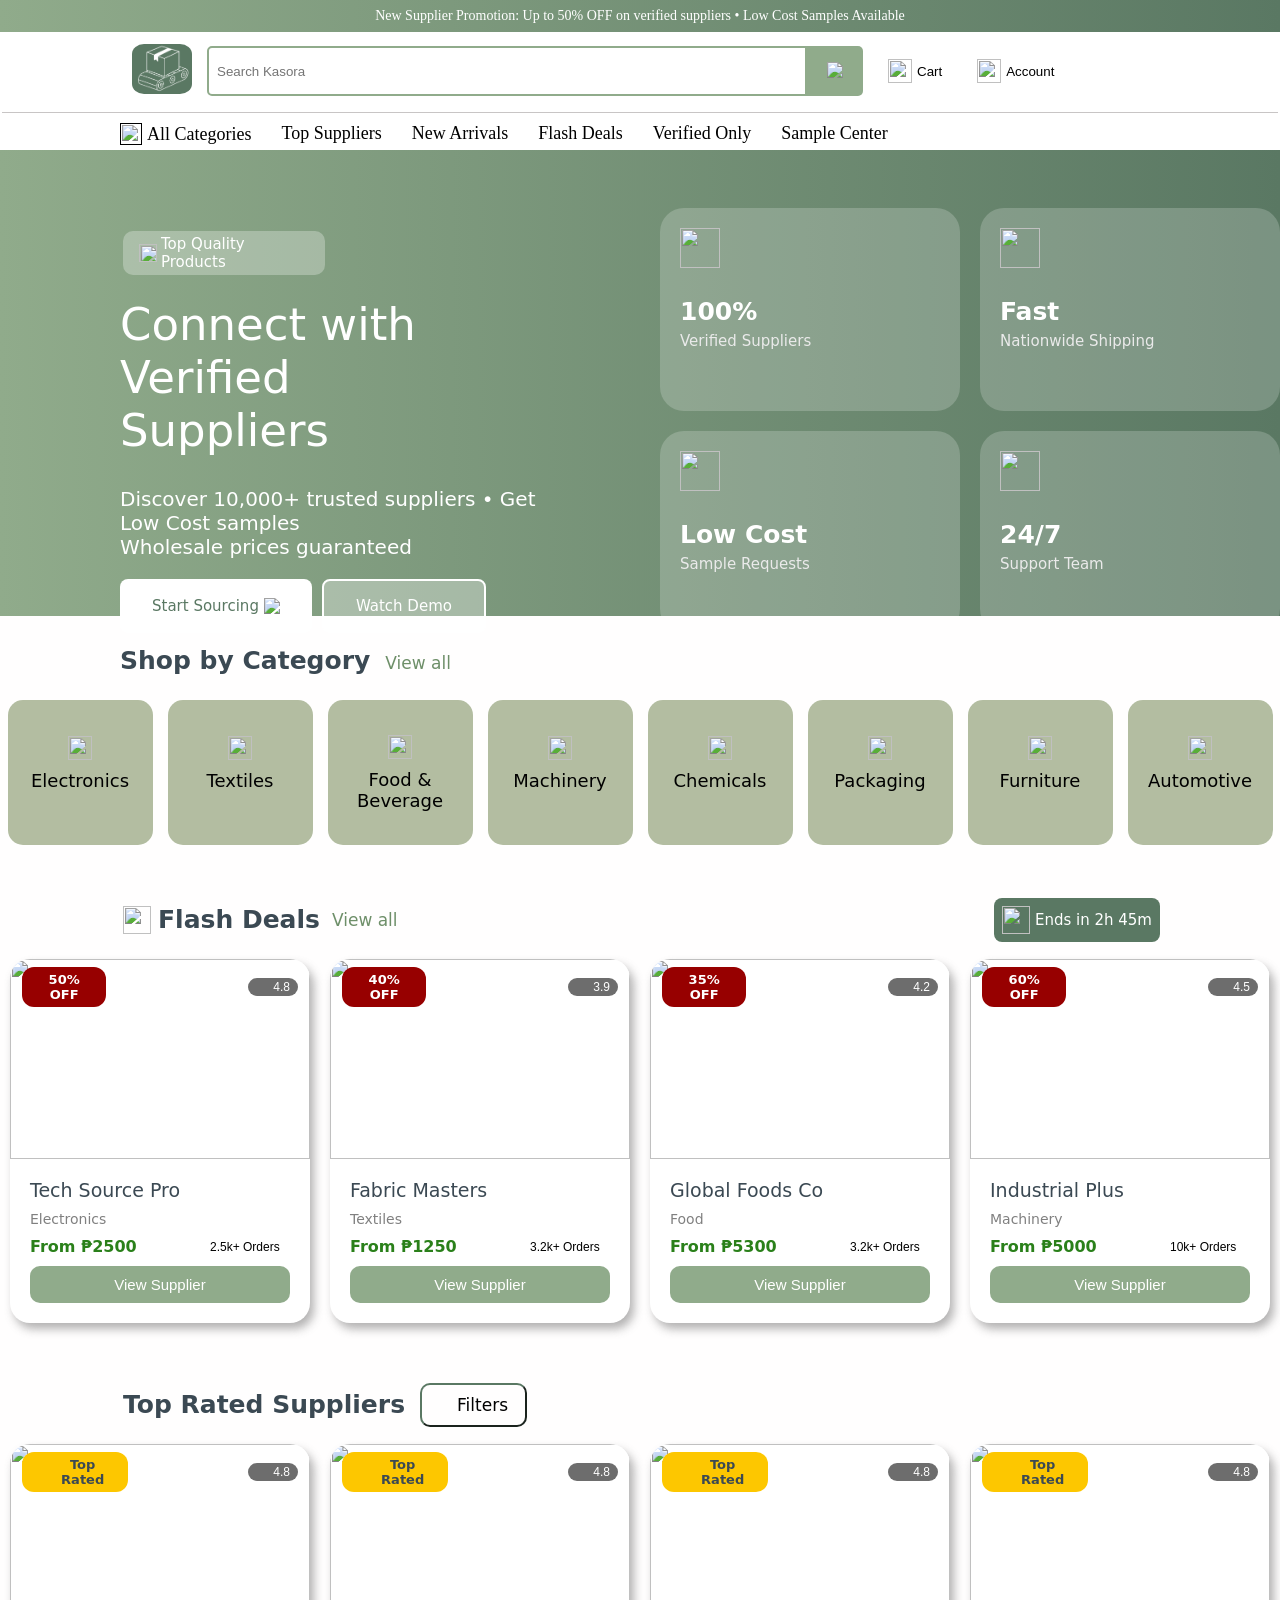
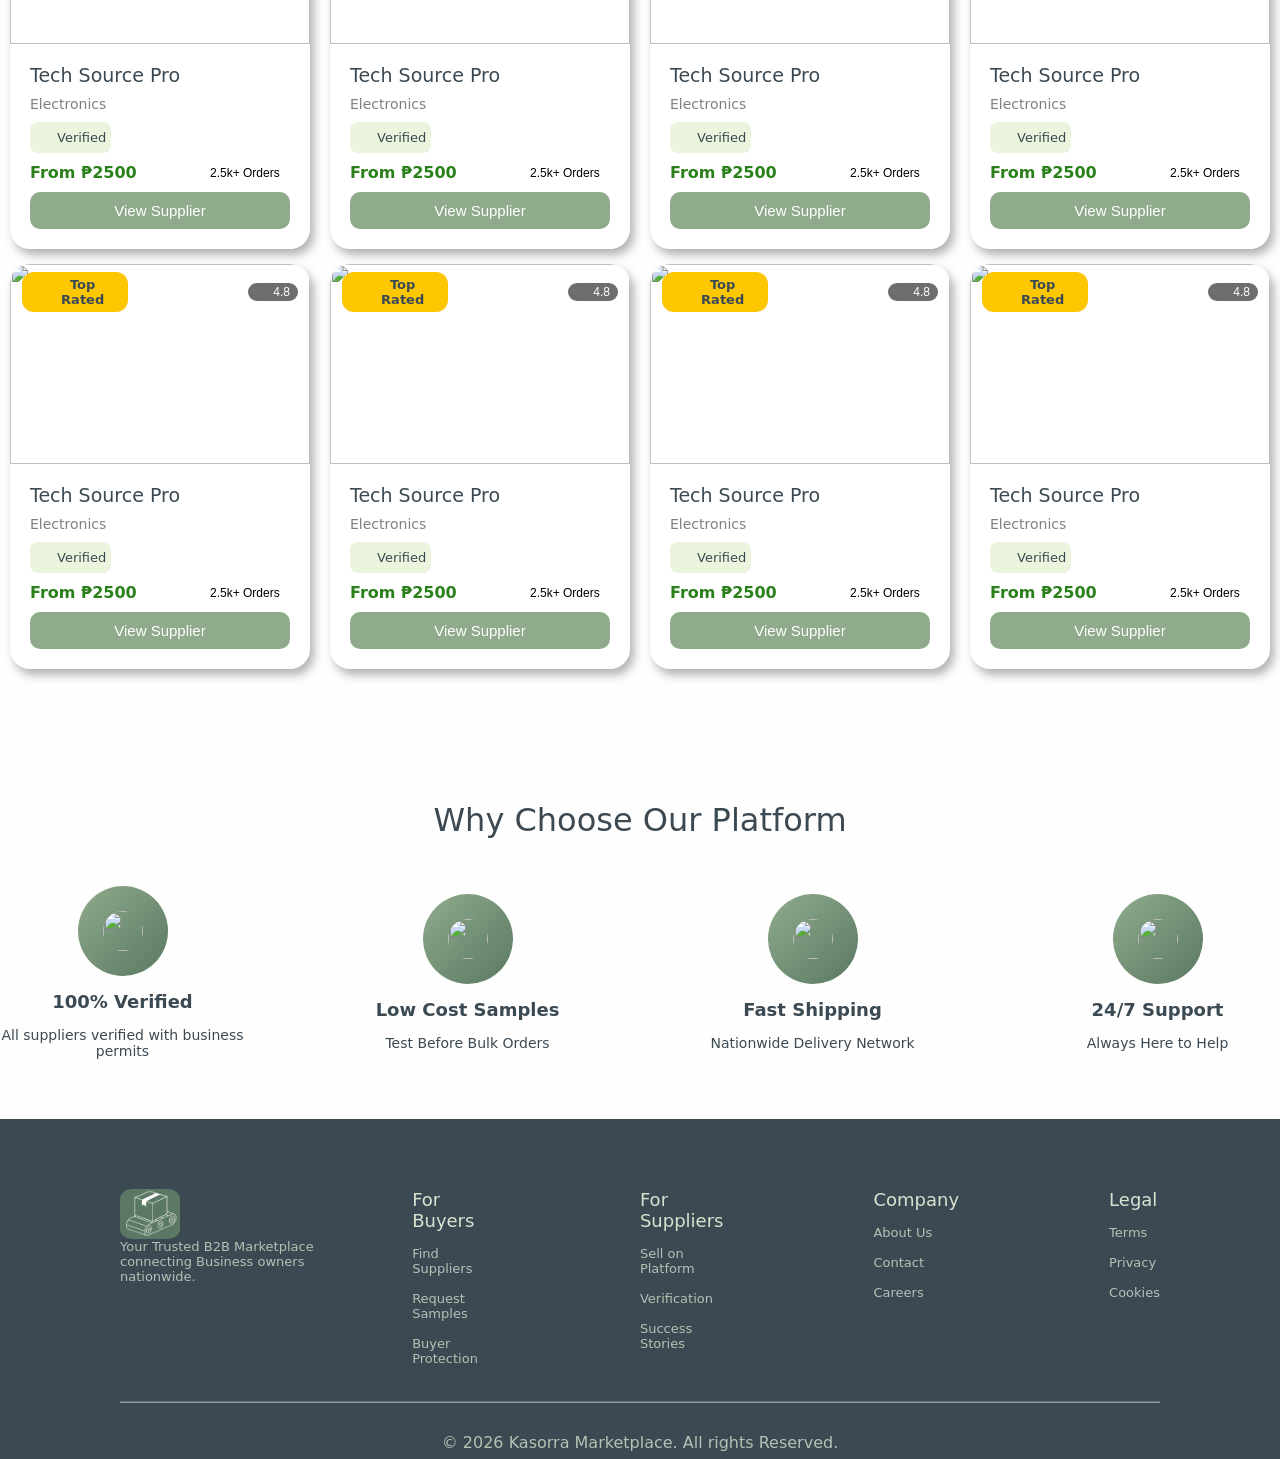
==== index.html @ b671d60d "push" ====
<!DOCTYPE html>
<html lang="en">
<head>
    <meta charset="UTF-8">
    <meta name="viewport" content="width=device-width, initial-scale=1.0">
    <link rel="stylesheet" type="text/css" href="style.css">
    <script defer src="/_vercel/insights/script.js"></script>
    <title>Kasorra.com | Verified Suppliers, Reliable Connections</title>
</head>
<body>
    <div class="promotion-header">
        <p class="header-text">
            New Supplier Promotion: Up to 50% OFF on verified suppliers • Low Cost Samples Available
        </p>
    </div>

    <section class="search-section">
        <div class="search-container">
            <div>
                <img src="images/logo1.png" class="logo"> <!--LOGO GOES HEREEEEEEEEE-->
            </div>

            <div class="search-bar">
                <input class="bar" type="text" placeholder="Search Kasora">
                <button class="search-button">
                    <img src="images/search.png" class="search-icon">
                </button>
            </div>

            <div class="cart-container">
                <button class="cart-button" onclick="
                    open_cart()">
                    <img src="images/cart2.png" class="cart-icon">
                    Cart
                </button>
            </div>

            <div class="account-container">
                <button class="account-button" onclick="
                    acc_button()">
                    
                    <img src="images/account.png" class="account-icon">
                    Account
                </button>
            </div>
        </div>


        <hr class="divider-line">

        <div class="nav-container">
            <a href="" class="nav-all">
                <img src="images/lines2.png" class="nav-icon">
                All Categories
            </a>

            <a href="" class="nav-header">
                Top Suppliers
            </a>

            <a href="" class="nav-header">
                New Arrivals
            </a>

            <a href="" class="nav-header">
                Flash Deals
            </a>

            <a href="" class="nav-header">
                Verified Only
            </a>

            <a href="" class="nav-header">
                Sample Center
            </a>
        </div>
    </section>

    <section class="ad-section">
        <div class="ad-wrapper">
            <div class="ad-container">
                <div class="assurance">
                    <img src="images/quality.png" class="assurance-icon">
                    <span class="assurance-text">
                        Top Quality Products
                    </span>
                </div>

                <div class="ad-text-container">
                    <span class="kasora-tagline">
                        Connect with Verified <br>
                        Suppliers
                    </span>

                    <span class="tagline-subheader">
                        Discover 10,000+ trusted suppliers • Get Low Cost samples <br> Wholesale prices guaranteed
                    </span>
                </div>

                <div class="ad-buttons-container">
                    <button class="sourcing-button">
                        Start Sourcing 
                        <img src="images/arrow.png" class="sourcing-icon">
                    </button>

                    <button class="demo-button">
                        Watch Demo
                    </button>
                </div>
            </div>
            
            <div class="kasora-ad-container">
                <div class="samples-container">
                    <img src="images/shield.png" class="samples-icon">

                    <p class="sample-text1">
                        100%
                    </p>

                    <p class="sample-text2">
                        Verified Suppliers
                    </p>
                </div>

                <div class="samples-container">
                    <img src="images/shipping.png" class="samples-icon">
                    
                    <p class="sample-text1">
                        Fast
                    </p>

                    <p class="sample-text2">
                        Nationwide Shipping
                    </p>
                </div>

                <div class="samples-container">
                    <img src="images/package.png" class="samples-icon">
                    
                    <p class="sample-text1">
                        Low Cost
                    </p>

                    <p class="sample-text2">
                        Sample Requests
                    </p>
                </div>

                <div class="samples-container">
                    <img src="images/support2.png" class="samples-icon">
                    
                    <p class="sample-text1">
                        24/7
                    </p>

                    <p class="sample-text2">
                        Support Team
                    </p>
                </div>
            </div>
        </div>
    </section>

    <section class="category-section">
        <div class="category-text-container">
            <p class="category-text">
                Shop by Category
            </p>

            <a href="" class="view-tag">
                View all
                <img src="images/arrow-view2.png" class="view-icon">
            </a> 
        </div>

        <div class="categories-wrapper">
            <div class="category-container">
                <button class="category">
                    <img class="category-pic" src="images/cart2.png">

                    <p class="category-inside-text">
                        Electronics
                    </p>
                </button>
            </div>

            <div class="category-container">
                <button class="category">
                    <img class="category-pic" src="images/cart2.png">

                    <p class="category-inside-text">
                        Textiles
                    </p>
                </button>
            </div>

            <div class="category-container">
                <button class="category">
                    <img class="category-pic" src="images/cart2.png">

                    <span class="category-inside-text">
                        Food & <br> Beverage
                    </span>
                </button>
            </div>

            <div class="category-container">
                <button class="category">
                    <img class="category-pic" src="images/cart2.png">

                    <p class="category-inside-text">
                        Machinery
                    </p>
                </button>
            </div>

            <div class="category-container">
                <button class="category">
                    <img class="category-pic" src="images/cart2.png">

                    <p class="category-inside-text">
                        Chemicals
                    </p>
                </button>
            </div>

            <div class="category-container">
                <button class="category">
                    <img class="category-pic" src="images/cart2.png">

                    <p class="category-inside-text">
                        Packaging
                    </p>
                </button>
            </div>

            <div class="category-container">
                <button class="category">
                    <img class="category-pic" src="images/cart2.png">

                    <p class="category-inside-text">
                        Furniture
                    </p>
                </button>
            </div>

            <div class="category-container">
                <button class="category">
                    <img class="category-pic" src="images/cart2.png">

                    <p class="category-inside-text">
                        Automotive
                    </p>
                </button>
            </div>
        </div>
    </section>

    <section class="deals-section">
        <div class="deals-header-container">
            <img src="images/flash2.png" class="deals-icon">
            
            <p class="deals-text">
                Flash Deals
            </p>

            <a href="" class="view-tag">
                View all
                <img src="images/arrow-view2.png" class="view-icon">
            </a>

            <span class="deals-time">
                <img src="images/clock3.png" class="deals-icon">
                Ends in 2h 45m
            </span>
        </div>

        <div class="deals-container">
            <button class="indiv-deals">
                <div class="indiv-pic-container">
                    <div class="indiv-pic-header">
                        <span class="indiv-pic-text">
                        50% OFF
                        </span>

                        <span class="indiv-pic-rating">
                            <img src="images/star.png" class="star-icon"> 
                            4.8
                        </span>
                    </div>

                    <img src="images/electronics.jpg" class="indiv-pic">
                </div>

                <div class="indiv-container">
                    <span class="indiv-header">
                        Tech Source Pro
                    </span>

                    <span class="indiv-subheader">
                        Electronics
                    </span>

                    <div class="price-sold">
                        <span class="indiv-price">
                            From ₱2500
                        </span>
                        
                        <span class="indiv-sold">
                            2.5k+ Orders
                        </span>
                    </div>

                    <span class="view-supplier">
                        View Supplier
                    </span>
                </div>
            </button>

            <button class="indiv-deals">
                <div class="indiv-pic-container">
                    <div class="indiv-pic-header">
                        <span class="indiv-pic-text">
                        40% OFF
                        </span>

                        <span class="indiv-pic-rating">
                            <img src="images/star.png" class="star-icon"> 
                            3.9
                        </span>
                    </div>

                    <img src="images/silk2.webp" class="indiv-pic">
                </div>

                <div class="indiv-container">
                    <span class="indiv-header">
                        Fabric Masters
                    </span>

                    <span class="indiv-subheader">
                        Textiles
                    </span>

                    <div class="price-sold">
                        <span class="indiv-price">
                            From ₱1250
                        </span>
                        
                        <span class="indiv-sold">
                            3.2k+ Orders
                        </span>
                    </div>

                    <span class="view-supplier">
                        View Supplier
                    </span>
                </div>
            </button>

            <button class="indiv-deals">
                <div class="indiv-pic-container">
                    <div class="indiv-pic-header">
                        <span class="indiv-pic-text">
                        35% OFF
                        </span>

                        <span class="indiv-pic-rating">
                            <img src="images/star.png" class="star-icon"> 
                            4.2
                        </span>
                    </div>

                    <img src="images/foo.webp" class="indiv-pic">
                </div>

                <div class="indiv-container">
                    <span class="indiv-header">
                        Global Foods Co
                    </span>

                    <span class="indiv-subheader">
                        Food
                    </span>

                    <div class="price-sold">
                        <span class="indiv-price">
                            From ₱5300
                        </span>
                        
                        <span class="indiv-sold">
                            3.2k+ Orders
                        </span>
                    </div>

                    <span class="view-supplier">
                        View Supplier
                    </span>
                </div>
            </button>

            <button class="indiv-deals">
                <div class="indiv-pic-container">
                    <div class="indiv-pic-header">
                        <span class="indiv-pic-text">
                        60% OFF
                        </span>

                        <span class="indiv-pic-rating">
                            <img src="images/star.png" class="star-icon"> 
                            4.5
                        </span>
                    </div>

                    <img src="images/industrial.jpg" class="indiv-pic">
                </div>

                <div class="indiv-container">
                    <span class="indiv-header">
                        Industrial Plus
                    </span>

                    <span class="indiv-subheader">
                        Machinery
                    </span>

                    <div class="price-sold">
                        <span class="indiv-price">
                            From ₱5000
                        </span>
                        
                        <span class="indiv-sold">
                            10k+ Orders
                        </span>
                    </div>

                    <span class="view-supplier">
                        View Supplier
                    </span>
                </div>
            </button>
        </div>
    </section>

    <section class="suppliers-section">
        <div class="deals-supplier-container">
            <p class="deals-text">
                Top Rated Suppliers
            </p>

            <button class="filter-button">
                <img src="images/filter.png" class="filter-icon">
                Filters
            </button>
        </div>

        <div class="suppliers-wrapper">
            <div class="suppliers-container-row1">
                <button class="indiv-suppliers">
                    <div class="indiv-pic-container">
                        <div class="indiv-supplier-header">
                            <span class="indiv-supplier-text">
                            <img src="images/top-rated.png" class="rated-icon">
                            Top Rated
                            </span>

                            <span class="indiv-pic-rating">
                                <img src="images/star.png" class="star-icon"> 
                                4.8
                            </span>
                        </div>

                        <img src="images/electronics.jpg" class="indiv-pic">
                    </div>

                    <div class="indiv-container">
                        <span class="indiv-header">
                            Tech Source Pro
                        </span>

                        <span class="indiv-subheader">
                            Electronics
                        </span>

                        <span class="verification-badge">
                            <img src="images/verification.png" class="verify-icon">
                            Verified
                        </span>

                        <div class="price-sold">
                            <span class="indiv-price">
                                From ₱2500
                            </span>
                            
                            <span class="indiv-sold">
                                2.5k+ Orders
                            </span>
                        </div>

                        <span class="view-supplier">
                            View Supplier
                        </span>
                    </div>
                </button>

                <button class="indiv-suppliers">
                    <div class="indiv-pic-container">
                        <div class="indiv-supplier-header">
                            <span class="indiv-supplier-text">
                            <img src="images/top-rated.png" class="rated-icon">
                            Top Rated
                            </span>

                            <span class="indiv-pic-rating">
                                <img src="images/star.png" class="star-icon"> 
                                4.8
                            </span>
                        </div>

                        <img src="images/electronics.jpg" class="indiv-pic">
                    </div>

                    <div class="indiv-container">
                        <span class="indiv-header">
                            Tech Source Pro
                        </span>

                        <span class="indiv-subheader">
                            Electronics
                        </span>

                        <span class="verification-badge">
                            <img src="images/verification.png" class="verify-icon">
                            Verified
                        </span>

                        <div class="price-sold">
                            <span class="indiv-price">
                                From ₱2500
                            </span>
                            
                            <span class="indiv-sold">
                                2.5k+ Orders
                            </span>
                        </div>

                        <span class="view-supplier">
                            View Supplier
                        </span>
                    </div>
                </button>

                <button class="indiv-suppliers">
                    <div class="indiv-pic-container">
                        <div class="indiv-supplier-header">
                            <span class="indiv-supplier-text">
                            <img src="images/top-rated.png" class="rated-icon">
                            Top Rated
                            </span>

                            <span class="indiv-pic-rating">
                                <img src="images/star.png" class="star-icon"> 
                                4.8
                            </span>
                        </div>

                        <img src="images/electronics.jpg" class="indiv-pic">
                    </div>

                    <div class="indiv-container">
                        <span class="indiv-header">
                            Tech Source Pro
                        </span>

                        <span class="indiv-subheader">
                            Electronics
                        </span>

                        <span class="verification-badge">
                            <img src="images/verification.png" class="verify-icon">
                            Verified
                        </span>

                        <div class="price-sold">
                            <span class="indiv-price">
                                From ₱2500
                            </span>
                            
                            <span class="indiv-sold">
                                2.5k+ Orders
                            </span>
                        </div>

                        <span class="view-supplier">
                            View Supplier
                        </span>
                    </div>
                </button>

                <button class="indiv-suppliers">
                    <div class="indiv-pic-container">
                        <div class="indiv-supplier-header">
                            <span class="indiv-supplier-text">
                            <img src="images/top-rated.png" class="rated-icon">
                            Top Rated
                            </span>

                            <span class="indiv-pic-rating">
                                <img src="images/star.png" class="star-icon"> 
                                4.8
                            </span>
                        </div>

                        <img src="images/electronics.jpg" class="indiv-pic">
                    </div>

                    <div class="indiv-container">
                        <span class="indiv-header">
                            Tech Source Pro
                        </span>

                        <span class="indiv-subheader">
                            Electronics
                        </span>

                        <span class="verification-badge">
                            <img src="images/verification.png" class="verify-icon">
                            Verified
                        </span>

                        <div class="price-sold">
                            <span class="indiv-price">
                                From ₱2500
                            </span>
                            
                            <span class="indiv-sold">
                                2.5k+ Orders
                            </span>
                        </div>

                        <span class="view-supplier">
                            View Supplier
                        </span>
                    </div>
                </button>
            </div>

            <div class="suppliers-container-row2">
                <button class="indiv-suppliers">
                    <div class="indiv-pic-container">
                        <div class="indiv-supplier-header">
                            <span class="indiv-supplier-text">
                            <img src="images/top-rated.png" class="rated-icon">
                            Top Rated
                            </span>

                            <span class="indiv-pic-rating">
                                <img src="images/star.png" class="star-icon"> 
                                4.8
                            </span>
                        </div>

                        <img src="images/electronics.jpg" class="indiv-pic">
                    </div>

                    <div class="indiv-container">
                        <span class="indiv-header">
                            Tech Source Pro
                        </span>

                        <span class="indiv-subheader">
                            Electronics
                        </span>

                        <span class="verification-badge">
                            <img src="images/verification.png" class="verify-icon">
                            Verified
                        </span>

                        <div class="price-sold">
                            <span class="indiv-price">
                                From ₱2500
                            </span>
                            
                            <span class="indiv-sold">
                                2.5k+ Orders
                            </span>
                        </div>

                        <span class="view-supplier">
                            View Supplier
                        </span>
                    </div>
                </button>

                <button class="indiv-suppliers">
                    <div class="indiv-pic-container">
                        <div class="indiv-supplier-header">
                            <span class="indiv-supplier-text">
                            <img src="images/top-rated.png" class="rated-icon">
                            Top Rated
                            </span>

                            <span class="indiv-pic-rating">
                                <img src="images/star.png" class="star-icon"> 
                                4.8
                            </span>
                        </div>

                        <img src="images/electronics.jpg" class="indiv-pic">
                    </div>

                    <div class="indiv-container">
                        <span class="indiv-header">
                            Tech Source Pro
                        </span>

                        <span class="indiv-subheader">
                            Electronics
                        </span>

                        <span class="verification-badge">
                            <img src="images/verification.png" class="verify-icon">
                            Verified
                        </span>

                        <div class="price-sold">
                            <span class="indiv-price">
                                From ₱2500
                            </span>
                            
                            <span class="indiv-sold">
                                2.5k+ Orders
                            </span>
                        </div>

                        <span class="view-supplier">
                            View Supplier
                        </span>
                    </div>
                </button>

                <button class="indiv-suppliers">
                    <div class="indiv-pic-container">
                        <div class="indiv-supplier-header">
                            <span class="indiv-supplier-text">
                            <img src="images/top-rated.png" class="rated-icon">
                            Top Rated
                            </span>

                            <span class="indiv-pic-rating">
                                <img src="images/star.png" class="star-icon"> 
                                4.8
                            </span>
                        </div>

                        <img src="images/electronics.jpg" class="indiv-pic">
                    </div>

                    <div class="indiv-container">
                        <span class="indiv-header">
                            Tech Source Pro
                        </span>

                        <span class="indiv-subheader">
                            Electronics
                        </span>

                        <span class="verification-badge">
                            <img src="images/verification.png" class="verify-icon">
                            Verified
                        </span>

                        <div class="price-sold">
                            <span class="indiv-price">
                                From ₱2500
                            </span>
                            
                            <span class="indiv-sold">
                                2.5k+ Orders
                            </span>
                        </div>

                        <span class="view-supplier">
                            View Supplier
                        </span>
                    </div>
                </button>

                <button class="indiv-suppliers">
                    <div class="indiv-pic-container">
                        <div class="indiv-supplier-header">
                            <span class="indiv-supplier-text">
                            <img src="images/top-rated.png" class="rated-icon">
                            Top Rated
                            </span>

                            <span class="indiv-pic-rating">
                                <img src="images/star.png" class="star-icon"> 
                                4.8
                            </span>
                        </div>

                        <img src="images/electronics.jpg" class="indiv-pic">
                    </div>

                    <div class="indiv-container">
                        <span class="indiv-header">
                            Tech Source Pro
                        </span>

                        <span class="indiv-subheader">
                            Electronics
                        </span>

                        <span class="verification-badge">
                            <img src="images/verification.png" class="verify-icon">
                            Verified
                        </span>

                        <div class="price-sold">
                            <span class="indiv-price">
                                From ₱2500
                            </span>
                            
                            <span class="indiv-sold">
                                2.5k+ Orders
                            </span>
                        </div>

                        <span class="view-supplier">
                            View Supplier
                        </span>
                    </div>
                </button>
            </div>
        </div>
    </section>

    <section class="platform-promise-section">
        <div class="platform-promise-header">
            <p class="platform-promise-text">
                Why Choose Our Platform
            </p>
        </div>

        <div class="platform-promise-wrapper">
            <div class="platform-promise-container">
                <img src="images/shield4.png" class="platform-icon">

                <span class="platform-text-1">
                    100% Verified
                </span>

                <div class="platform-description">
                    <span class="platform-text-2">
                        All suppliers verified with business 
                    </span>

                    <span class="platform-text-2">
                        permits
                    </span>
                </div>
            </div>

            <div class="platform-promise-container">
                <img src="images/package.png" class="platform-icon">

                <span class="platform-text-1">
                    Low Cost Samples
                </span>

                <div class="platform-description">
                    <span class="platform-text-2">
                        Test Before Bulk Orders
                    </span>
                </div>
            </div>

            <div class="platform-promise-container">
                <img src="images/shipping.png" class="platform-icon">

                <span class="platform-text-1">
                    Fast Shipping
                </span>

                <div class="platform-description">
                    <span class="platform-text-2">
                        Nationwide Delivery Network 
                    </span>
                </div>
            </div>

            <div class="platform-promise-container">
                <img src="images/support2.png" class="platform-icon">

                <span class="platform-text-1">
                    24/7 Support
                </span>

                <div class="platform-description">
                    <span class="platform-text-2">
                        Always Here to Help
                    </span>
                </div>
            </div>
        </div>
    </section>

    <section class="footer-section">
        <div class="footer-container-1">
            <div class="kasorra-part">
                <img src="images/logo1.png" class="logo"> <!--LOGO GOES HEREEEEEE-->
                <span class="kasorra-footer-text">
                    Your Trusted B2B Marketplace
                </span>

                <span class="kasorra-footer-text">
                    connecting Business owners nationwide.
                </span>
            </div>

            <div class="links-wrapper">
                <div class="for-buyers-container">
                    <span class="for-buyers-header">
                        For Buyers
                    </span>

                    <a href="" class="buyers-link">
                        Find Suppliers
                    </a>

                    <a href="" class="buyers-link">
                        Request Samples
                    </a>

                    <a href="" class="buyers-link">
                        Buyer Protection
                    </a>
                </div>

                <div class="for-buyers-container">
                    <span class="for-buyers-header">
                        For Suppliers
                    </span>

                    <a href="" class="buyers-link">
                        Sell on Platform
                    </a>

                    <a href="" class="buyers-link">
                        Verification
                    </a>

                    <a href="" class="buyers-link">
                        Success Stories
                    </a>
                </div>

                <div class="for-buyers-container">
                    <span class="for-buyers-header">
                        Company
                    </span>

                    <a href="" class="buyers-link">
                        About Us
                    </a>

                    <a href="" class="buyers-link">
                        Contact
                    </a>

                    <a href="" class="buyers-link">
                        Careers
                    </a>
                </div>

                <div class="for-buyers-container">
                    <span class="for-buyers-header">
                        Legal
                    </span>

                    <a href="" class="buyers-link">
                        Terms
                    </a>

                    <a href="" class="buyers-link">
                        Privacy
                    </a>

                    <a href="" class="buyers-link">
                        Cookies
                    </a>
                </div>
            </div>
        </div>

        <hr class="horizontal-footer-line">

        <div class="footer-container-2">
            <span class="footer-header-2">
                © 2026 Kasorra Marketplace. All rights Reserved.
            </span>
        </div>
    </section>
    <script src="scripts/acc.js"></script>
</body>
</html>
---- style.css ----
body {
    margin: 0;
    background-color: rgb(255, 254, 254);
    min-height: 100vh;   
}

body.no-scroll {
    overflow: hidden;
    height: 100%;
}

.logo {
    height: 50px;
    width: 60px;
    margin: 0;
    padding: 0;
    border-radius: 20%;
}

.divider-line {
    border: none;            
    height: 1px;         
    background-color: #c8c5c5; 
    margin: 2px; 
}

.signUp_header {
    position: absolute;
    display: flex;
    align-items: center;
    justify-content: center;
    top: 460px;
    font-family: system-ui, -apple-system, BlinkMacSystemFont, 'Segoe UI', Roboto, Oxygen, Ubuntu, Cantarell, 'Open Sans', 'Helvetica Neue', sans-serif;
    color: #5555558e;
    font-size: 14px;
}


.promotion-header {
    display: flex;
    width: 100%;          
    background: linear-gradient(to right, rgb(144, 171, 139), rgb(90, 120, 99));
}

.header-text {
    flex: 1;              
    text-align: center;  
    padding: 8px;      
    font-size: 14px;    
    color: #fff;          
    margin: 0;
}

.search-section {
    position: sticky;
    top: 0;              
    z-index: 1000;       
    background-color: white;
    height: 118px;
}

.search-bar {
  display: flex;
  align-items: center;
  flex-wrap: nowrap;
  height: 50px;
}

.bar {
  width: 600px;
  height: 100%;
  border-radius: 5px 0px 0px 5px;
  padding-left: 8px;
  font-family: "Google Sans", sans-serif;
  border: 2px solid #90AB8B;
  box-sizing: border-box;
}

.bar:focus {
    outline: none;
}

.search-container {
    display: flex;
    align-items: center;
    margin-left: 120px;
    padding: 12px;
    gap: 15px;
}

.search-button {
  height: 100%;
  background-color: #90AB8B;
  border: none;
  border-radius: 0 5px 5px 0;
  padding: 0 20px;
  cursor: pointer;
  box-sizing: border-box;
}

.search-button:hover {
  background-color: #7e9779;
}

.cart-button,
.account-button {
    display: flex;
    align-items: center;
    border: none;
    padding: 10px;
    background-color: transparent;
    cursor: pointer;   
    gap: 5px; 
    border-radius: 10px;
}

.cart-button:hover,
.account-button:hover {
    background-color: rgb(232, 232, 232);
}

.cart-icon,
.account-icon {
    width: 24px;
    height: 24px;
}

.nav-container {
    margin: 10px 10px 10px 120px;
    display: flex;
    gap: 30px;
}

.nav-all {
    display: flex;
    align-items: center;
    text-decoration: none;
    color: black;
    gap: 5px;
    font-size: 18px;
}

.nav-header {
    text-decoration: none;
    color: black;
    font-size: 18px;
}

.nav-icon {
    width: 22px;
    height: 22px;
}

.ad-section {
    height: 370px;
    width: 100%;
    background: linear-gradient(to right, rgb(144, 171, 139), rgb(90, 120, 99));;
    padding: 48px 0 48px 0;
}

.ad-wrapper {
    display: flex;
}

.ad-text-container {
    display: grid;
    row-gap: 30px;
}

.ad-container {
    margin: 30px 0 0 120px;
    display: grid;
    row-gap: 20px;
}

.assurance {
    display: flex;
    align-items: center;
    width: 170px;
    background-color: rgba(255, 255, 255, 0.277);
    padding: 4px 16px;
    border-radius: 10px;
    margin: 3px;
    gap: 4px;
}

.assurance-text {
    font-family: system-ui, -apple-system, BlinkMacSystemFont, 'Segoe UI', Roboto, Oxygen, Ubuntu, Cantarell, 'Open Sans', 'Helvetica Neue', sans-serif;
    font-size: 15px;
    font-weight: 400;
    color: white;
}

.assurance-icon {
    height: 18px;
    width: 18px;
}

.kasora-tagline {
    font-weight: 500;
    font-size: 45px;
    font-family: system-ui, -apple-system, BlinkMacSystemFont, 'Segoe UI', Roboto, Oxygen, Ubuntu, Cantarell, 'Open Sans', 'Helvetica Neue', sans-serif;
    color: white;
}

.tagline-subheader {
    font-size: 20px;
    font-family: system-ui, -apple-system, BlinkMacSystemFont, 'Segoe UI', Roboto, Oxygen, Ubuntu, Cantarell, 'Open Sans', 'Helvetica Neue', sans-serif;
    color: white;
}

.ad-buttons-container {
    display: flex;
    gap: 10px;
}

.sourcing-button {
    gap: 5px;
    font-size: 15px;
    font-family: system-ui, -apple-system, BlinkMacSystemFont, 'Segoe UI', Roboto, Oxygen, Ubuntu, Cantarell, 'Open Sans', 'Helvetica Neue', sans-serif;
    display: flex;
    align-items: center;
    padding: 16px 32px;
    background-color: white;
    color: #5A7863;
    border: none;
    border-radius: 8px;
    cursor: pointer;
}

.sourcing-button:hover {
    background-color: rgb(238, 238, 238);
}

.demo-button {
    font-family: system-ui, -apple-system, BlinkMacSystemFont, 'Segoe UI', Roboto, Oxygen, Ubuntu, Cantarell, 'Open Sans', 'Helvetica Neue', sans-serif;
    font-size: 15px;
    color: white;
    background-color: rgba(255, 255, 255, 0.319);
    border: 2px solid white;
    border-radius: 8px;
    padding: 16px 32px;
    cursor: pointer;
}

.demo-button:hover {
background-color: rgba(255, 255, 255, 0.625);
}

.kasora-ad-container {
    display: grid;
    grid-template-columns: 300px 300px;
    gap: 20px;
    margin-top: 10px;
    margin-left: 80px;
}

.samples-icon {
    width: 40px;
    height: 40px;
    margin-top: 20px;
    margin-left: 20px;
}

.samples-container {
    background-color: rgba(255, 255, 255, 0.195);
    border-radius: 24px;
}

.sample-text1 {
    font-weight: 600;
    font-family:system-ui, -apple-system, BlinkMacSystemFont, 'Segoe UI', Roboto, Oxygen, Ubuntu, Cantarell, 'Open Sans', 'Helvetica Neue', sans-serif;
    font-size: 25px;
    color: white;
    height: 10px;
    margin-left: 20px;
}

.sample-text2 {
    font-family:system-ui, -apple-system, BlinkMacSystemFont, 'Segoe UI', Roboto, Oxygen, Ubuntu, Cantarell, 'Open Sans', 'Helvetica Neue', sans-serif;
    font-size: 15px;
    color: rgb(234, 234, 234);
    margin-left: 20px;
}

.category-section, 
.suppliers-section {
    margin-top: 5px;
    margin-bottom: 35px;
}

.category-text-container {
    display: flex;
    align-items: baseline;
    gap: 10px;
}

.view-tag {
    color: #90AB8B;
    font-size: 15px;
}

.category-text {
    font-size: 25px;
    font-weight: bold;
    font-family: system-ui, -apple-system, BlinkMacSystemFont, 'Segoe UI', Roboto, Oxygen, Ubuntu, Cantarell, 'Open Sans', 'Helvetica Neue', sans-serif;
    color: #3B4953;
    margin-left: 120px;
}

.categories-wrapper {
    display: flex;
    justify-content: center;
    gap: 15px;
}

.category {
    background-color: #b3bda1;
    border-radius: 15px;
    display: flex;
    flex-direction: column;
    align-items: center;      
    justify-content: center; 
    border: none;
    cursor: pointer;
    width: 145px;             
    height: 145px;            
    padding: 35px;
}

.category-container {
    display: grid;
    grid-template-columns: repeat(auto-fit, minmax(120px, 1fr));
    align-items: center;
    justify-content: center;
}

.category:hover {
    box-shadow: 4px 6px 10px rgba(95, 94, 94, 0.474);
}

.category-pic {
    height: 24px;
    width: 24px;
}

.category-inside-text {
    font-size: 18px;
    font-family: system-ui, -apple-system, BlinkMacSystemFont, 'Segoe UI', Roboto, Oxygen, Ubuntu, Cantarell, 'Open Sans', 'Helvetica Neue', sans-serif;
    color: #000000;
    margin-top: 10px;
}

.deals-section {
    
    height: 480px;
}

.deals-header-container {
    display: flex;
    align-items: center;
    margin: 0 120px 0 123px;
    gap: 7px;
}

.view-container {
    display: flex;
    align-items: center;
}

.view-tag {
    display: flex;
    margin-left: 5px;
    gap: 2px;
    color: #6e8f69;
    font-size: 17px;
    align-items: baseline;
    text-decoration: none;
    font-family: system-ui, -apple-system, BlinkMacSystemFont, 'Segoe UI', Roboto, Oxygen, Ubuntu, Cantarell, 'Open Sans', 'Helvetica Neue', sans-serif;
    align-items: center;
}

.view-tag:hover {
    text-decoration: underline;
    text-decoration-color: #6e8f69;
}

.view-icon {
    height: 15px;
    width:  15px;
}

.view-icon:hover {
    text-decoration: underline;
    text-decoration-color: #6e8f69;
}

.deals-text {
    font-size: 25px;
    font-family: system-ui, -apple-system, BlinkMacSystemFont, 'Segoe UI', Roboto, Oxygen, Ubuntu, Cantarell, 'Open Sans', 'Helvetica Neue', sans-serif;
    color: #3B4953;
    font-weight: bold;
}

.deals-icon {
    height: 28px;
    width: 28px;
}

.deals-time {
    display: flex;
    align-items: center;
    font-size: 15px;
    font-family: system-ui, -apple-system, BlinkMacSystemFont, 'Segoe UI', Roboto, Oxygen, Ubuntu, Cantarell, 'Open Sans', 'Helvetica Neue', sans-serif;
    color: #ffffff;
    background-color: #5A7863;
    gap: 5px;
    border-radius: 8px;
    padding: 8px;
    margin-left: auto;
}

.deals-container,
.suppliers-container-row1,
.suppliers-container-row2 {
    display: grid;
    grid-template-columns: repeat(auto-fit, minmax(180px, 300px));
    align-items: center;
    justify-content: center;
    gap: 20px;
}

.indiv-deals,
.indiv-suppliers {
    background-color: white;
    padding: 0 0 20px 0;
    cursor: pointer;
    border: none;
    border-radius: 20px;
    box-shadow: 4px 6px 10px rgba(95, 94, 94, 0.474);
}

.indiv-pic-container {
    position: relative;
    border-radius: 20px;
    background-color: white;
}

.indiv-pic-header {
    display: flex;
    justify-content: space-between; 
    gap: 142px;
    align-items: center;
    position: absolute;
    padding: 8px 12px;
}

.indiv-pic-text {
    font-size: 13px;
    font-weight: bold;
    font-family: system-ui, -apple-system, BlinkMacSystemFont, 'Segoe UI', Roboto, Oxygen, Ubuntu, Cantarell, 'Open Sans', 'Helvetica Neue', sans-serif;
    color: #ffffff;
    background-color: #970000;
    padding: 5px 12px;
    border-radius: 12px;
}

.indiv-pic-rating {
    display: flex;
    align-items: center;
    gap: 5px;
    color: #ffffff;
    background-color: rgba(44, 44, 44, 0.69);
    font-size: 12px;
    padding: 2px 8px;
    border-radius: 12px;
}

.star-icon {
    height: 12px;
    width: 12px;
}

.indiv-pic {
    width: 100%;
    height: 200px;
    display: block;
    margin: 0;
    padding: 0;
    border-radius: 20px 20px 0 0; 
}


.indiv-container {
    margin: 20px 20px 0 20px;
    display: grid;
    grid-template-rows:repeat(3, auto);
    row-gap: 10px;
    text-align: left;
}

.indiv-header {
    font-size: 19px;
    font-family: system-ui, -apple-system, BlinkMacSystemFont, 'Segoe UI', Roboto, Oxygen, Ubuntu, Cantarell, 'Open Sans', 'Helvetica Neue', sans-serif;
    color: #3B4953;
}

.indiv-subheader {
    font-size: 14px;
    font-family: system-ui, -apple-system, BlinkMacSystemFont, 'Segoe UI', Roboto, Oxygen, Ubuntu, Cantarell, 'Open Sans', 'Helvetica Neue', sans-serif;
    color:gray;
}

.indiv-price {
    font-size: 16px;
    font-weight: bold;
    font-family: system-ui, -apple-system, BlinkMacSystemFont, 'Segoe UI', Roboto, Oxygen, Ubuntu, Cantarell, 'Open Sans', 'Helvetica Neue', sans-serif;
    color: #2a801a;
}

.indiv-sold {
    font-size: 12px;
}

.price-sold {
    display: grid;
    grid-template-columns: 180px 1fr;
    align-items: center;
}

.view-supplier {
    display: flex;
    font-size: 15px;
    border-radius: 10px;
    justify-content: center;
    color: white;
    padding: 10px;
    background-color: #90AB8B;
}

.view-supplier:hover {
    background-color: #90ab8bb8
}

.rated-icon {
    height: 13px;
    width: 13px;
}

.indiv-supplier-text {
    display: flex;
    align-items: center;
    gap: 2px;
    font-size: 13px;
    font-weight: bold;
    font-family: system-ui, -apple-system, BlinkMacSystemFont, 'Segoe UI', Roboto, Oxygen, Ubuntu, Cantarell, 'Open Sans', 'Helvetica Neue', sans-serif;
    color: rgb(59, 73, 83);
    background-color: #fdc700;
    padding: 5px 12px;
    border-radius: 12px;
}

.indiv-supplier-header {
    display: flex;
    justify-content: space-between; 
    gap: 120px;
    align-items: center;
    position: absolute;
    padding: 8px 12px;
}

.verification-badge {
    display: flex;
    align-items: center;
    font-size: 13px;
    font-family: system-ui, -apple-system, BlinkMacSystemFont, 'Segoe UI', Roboto, Oxygen, Ubuntu, Cantarell, 'Open Sans', 'Helvetica Neue', sans-serif;
    color: rgb(59, 73, 83);
    gap: 5px;
    background-color: #EBF4DD;
    padding: 8px;
    border-radius: 8px;
    width: 65px;
}

.verify-icon {
    height: 14px;
    width: 14px;
}

.filter-button {
    display: flex;
    align-items: center;
    gap: 5px;
    font-family: system-ui, -apple-system, BlinkMacSystemFont, 'Segoe UI', Roboto, Oxygen, Ubuntu, Cantarell, 'Open Sans', 'Helvetica Neue', sans-serif;
    font-size: 17px;
    padding: 10px 17px;
    background-color: transparent;
    border-width: 2px;
    border-color: #5A7863;
    border-radius: 10px;
    cursor: pointer;
}

.filter-button:hover {
    background-color: rgba(187, 185, 185, 0.434);
}

.filter-icon {
    height: 13px;
    width: 13px;
}

.deals-supplier-container {
    display: flex;
    align-items: center;
    margin: 0 120px 0 123px;
    gap: 15px;
}

.suppliers-wrapper {
    display: grid;
    row-gap: 15px;
}

.platform-promise-header {
    display: flex;
    justify-content: center;
    margin-top: 100px;
}

.platform-promise-text {
    font-size: 32px;
    font-weight: 500;
    font-family: system-ui, -apple-system, BlinkMacSystemFont, 'Segoe UI', Roboto, Oxygen, Ubuntu, Cantarell, 'Open Sans', 'Helvetica Neue', sans-serif;
    color: #3B4953;
}

.platform-promise-wrapper {
    display: flex;
    justify-content: center;
    align-items: center;
    margin-top: 15px;
    gap: 100px;
}

.platform-promise-container {
    display: flex;
    flex-direction: column;
    row-gap: 15px;
    align-items: center;
    width: 250px;
}

.platform-description {
    display: flex;
    align-items: center;
    justify-content: center;
    flex-direction: column;
}

.platform-text-1 {
    font-size: 18px;
    font-family: system-ui, -apple-system, BlinkMacSystemFont, 'Segoe UI', Roboto, Oxygen, Ubuntu, Cantarell, 'Open Sans', 'Helvetica Neue', sans-serif;
    font-weight: bold;
    color: #3B4953;
}

.platform-text-2 {
    font-size: 14px;
    font-family: system-ui, -apple-system, BlinkMacSystemFont, 'Segoe UI', Roboto, Oxygen, Ubuntu, Cantarell, 'Open Sans', 'Helvetica Neue', sans-serif;
    color: #3B4953;
}

.platform-icon {
    display: flex;
    justify-content: center;
    width: 40px;
    height: 40px;
    background:linear-gradient(135deg, rgb(144, 171, 139) 0%, rgb(90, 120, 99) 100%); 
    padding: 25px;
    border-radius: 50%;
}

.footer-section {
    margin-top: 60px;
    background-color: #3B4953;
    height: 250px;
    padding: 70px 120px 20px 120px
}

.footer-container-1 {
    display: flex;
    gap: 50px;
    margin-bottom: 35px;
}

.kasorra-footer-text {
    font-size: 13px;
    font-family: system-ui, -apple-system, BlinkMacSystemFont, 'Segoe UI', Roboto, Oxygen, Ubuntu, Cantarell, 'Open Sans', 'Helvetica Neue', sans-serif;
    color: rgb(235, 244, 221);
    opacity: 0.7;
}

.kasorra-part {
    display: flex;
    flex-direction: column;
}

.for-buyers-container {
    display: flex;
    flex-direction: column;
    row-gap: 15px;
}

.for-buyers-header {
    font-size: 18px;
    font-family: system-ui, -apple-system, BlinkMacSystemFont, 'Segoe UI', Roboto, Oxygen, Ubuntu, Cantarell, 'Open Sans', 'Helvetica Neue', sans-serif;
    color: rgb(235, 244, 221);
    opacity: 0.9;
}

.buyers-link {
    text-decoration: none;
    color: rgb(235, 244, 221);
    opacity: 0.7; 
    font-size: 13px;
    font-family: system-ui, -apple-system, BlinkMacSystemFont, 'Segoe UI', Roboto, Oxygen, Ubuntu, Cantarell, 'Open Sans', 'Helvetica Neue', sans-serif;
}

.links-wrapper {
    display: flex;
    gap: 150px;
}

.horizontal-footer-line {
    color: rgb(235, 244, 221);
    opacity: 0.5; 
}

.footer-container-2 {
    margin-top: 30px;
    display: flex;
    align-items: center;
    justify-content: center;
}

.footer-header-2 {
    font-size: 16px;
    font-family: system-ui, -apple-system, BlinkMacSystemFont, 'Segoe UI', Roboto, Oxygen, Ubuntu, Cantarell, 'Open Sans', 'Helvetica Neue', sans-serif;
    color: rgb(235, 244, 221);
    opacity: 0.7;
}

.acc_bg {
    position: fixed;
    top: 50%;            
    left: 50%;            
    transform: translate(-50%, -50%);
    z-index: 1001;
    height: 650px;
    width: 450px;
    background-color: white;
    display: flex;
    align-items: center;
    justify-content: center;
    border-radius: 20px;
}

.login_header {
    position: absolute;   
    display: flex;
    align-items: center;
    justify-content: center;
    top: 80px;
    color: rgb(95, 94, 94);
    font-size: 30px;
    font-weight: 650;
    font-family: system-ui, -apple-system, BlinkMacSystemFont, 'Segoe UI', Roboto, Oxygen, Ubuntu, Cantarell, 'Open Sans', 'Helvetica Neue', sans-serif;
}

.login_subheader {
    position: absolute;
    display: flex;
    align-items: center;
    justify-content: center;
    top: 140px;
    color: rgb(95, 94, 94);
    font-size: 15px;
    font-family: system-ui, -apple-system, BlinkMacSystemFont, 'Segoe UI', Roboto, Oxygen, Ubuntu, Cantarell, 'Open Sans', 'Helvetica Neue', sans-serif;
}

.email_header {
    position: absolute;
    display: flex;
    align-items: center;
    justify-content: center;
    top: 190px;
    left: 30%;
    color: rgb(87, 87, 87);
    transform: translateX(-50%);
    font-size: 14px;
    font-weight: 600;
    font-family: system-ui, -apple-system, BlinkMacSystemFont, 'Segoe UI', Roboto, Oxygen, Ubuntu, Cantarell, 'Open Sans', 'Helvetica Neue', sans-serif;
}

.password_header {
    position: absolute;
    display: flex;
    align-items: center;
    justify-self: center;
    top: 278px;
    left: 23%;
    color: rgb(87, 87, 87);
    transform: translateX(-50%);
    font-size: 14px;
    font-weight: 600;
    font-family: system-ui, -apple-system, BlinkMacSystemFont, 'Segoe UI', Roboto, Oxygen, Ubuntu, Cantarell, 'Open Sans', 'Helvetica Neue', sans-serif;
}

.exit_button {
    top: 20px;
    left: 88%;
    font-size: 25px;
    position: absolute;
    cursor: pointer;
    padding: 5px 10px;
    background-color: transparent;
    border: none;
}

.exit_button2 {
    top: 22px;
    left: 90%;
    font-size: 25px;
    position: absolute;
    cursor: pointer;
    padding: 5px 10px;
    background-color: transparent;
    border: none;
    font-weight: lighter;
}

.form_tag {
    display: flex;
    flex-direction: column;
    gap: 30px;
}

.input_tag {
    display: flex;
    justify-content: baseline;
    align-items: center;
    width: 250px;
    height: 20px;
    padding: 12px 50px 12px 5px;
    border-radius: 10px;
    border: 2px solid #a2d09a;
}


/*.input_icon {
    height: 20px;
    width: 20px;
} */

.submit_button {
    font-family: system-ui, -apple-system, BlinkMacSystemFont, 'Segoe UI', Roboto, Oxygen, Ubuntu, Cantarell, 'Open Sans', 'Helvetica Neue', sans-serif;
    font-size: 17px;
    font-weight: 500;
    color: white;
    padding: 15px;
    background: linear-gradient(135deg, rgb(144, 171, 139) 0%, rgb(90, 120, 99) 100%);
    border: none;
    cursor: pointer;
    border-radius: 10px;
}

.submit_button:hover {
    background: linear-gradient(135deg, rgba(176, 206, 171, 0.834) 0%, rgba(117, 155, 128, 0.821) 100%);
}

.input_container {
    display: flex;
    flex-direction: column;
    gap: 40px;
    margin-top: 20px;
}

.lock-icon {
    position: absolute;
    display: flex;
    justify-content: center;
    z-index: 1000;
    top: 35px;
    height: 40px;
    width: 40px;
    background: linear-gradient(to right, rgb(144, 171, 139), rgb(90, 120, 99));
    padding: 10px;
    border-radius: 12px;
}

.person-icon {
    position: absolute;
    display: flex;
    justify-content: center;
    z-index: 1000;
    top: 35px;
    height: 40px;
    width: 40px;
    background: linear-gradient(to right, rgb(144, 171, 139), rgb(90, 120, 99));
    padding: 10px;
    border-radius: 12px;
}

.thirdParty_container {
    display: flex;
    position: absolute;
    align-items: center;
    justify-content: center;
    top: 510px;
}

.google_button {
    display: flex;
    align-items: center;
    justify-content: center;
    gap: 10px;
    font-family: system-ui, -apple-system, BlinkMacSystemFont, 'Segoe UI', Roboto, Oxygen, Ubuntu, Cantarell, 'Open Sans', 'Helvetica Neue', sans-serif;
    font-size: 15px;
    font-weight: 500;
    padding: 4px 70px;
    height: 45px;
    cursor: pointer;
    background-color: transparent;
    border: 2px solid #90AB8B;
    border-radius: 10px;
}

.google_button:hover {
    background-color: rgba(220, 220, 220, 0.332);
}

.google_icon {
    height: 20px;
    width: 20px;
}

.no_acc_container {
    display: flex;
    align-items: center;
    justify-content: center;
    position: absolute;
    top: 570px;
    gap: 7px;
}

.no_acc {
    font-family: system-ui, -apple-system, BlinkMacSystemFont, 'Segoe UI', Roboto, Oxygen, Ubuntu, Cantarell, 'Open Sans', 'Helvetica Neue', sans-serif;
    font-size: 14px;
}

.sign_up {
    text-decoration: none;
    font-family: system-ui, -apple-system, BlinkMacSystemFont, 'Segoe UI', Roboto, Oxygen, Ubuntu, Cantarell, 'Open Sans', 'Helvetica Neue', sans-serif;
    font-size: 16px;
    color: #90AB8B;
    background-color: transparent;
    border: none;
    cursor: pointer;
}

.sign_up:hover {
    text-decoration: underline;
}

.signUp_bg {
    position: fixed;
    top: 50%;             
    left: 50%;            
    transform: translate(-50%, -50%);
    z-index: 1001;
    height: 730px;
    width:630px;
    background-color: white;
    display: flex;
    align-items: center;
    justify-content: center;
    border-radius: 20px;
    overflow-y: auto;
}

.signUp_container {
    display: flex;
    justify-content: center;
    align-items: center;
}

.direction-text {
    position: absolute;
    left: 5%;
    top: 28%;
    font-family:system-ui, -apple-system, BlinkMacSystemFont, 'Segoe UI', Roboto, Oxygen, Ubuntu, Cantarell, 'Open Sans', 'Helvetica Neue', sans-serif;
    font-size: 15px;
    font-weight: 500;
    color: rgb(73, 73, 73);
}

.buy-btn {
    display: flex;
    flex-direction: column;
    justify-content: center;
    align-items: center;
    padding: 12px 73px;
    gap: 10px;
    background-color: transparent;
    border: 2px solid #EBF4DD;
    border-radius: 10px;
    cursor: pointer;
}

.sell-btn {
    display: flex;
    flex-direction: column;
    justify-content: center;
    align-items: center;
    padding: 12px 78px;
    gap: 10px;
    background-color: transparent;
    border: 2px solid #EBF4DD;
    border-radius: 10px;
    cursor: pointer;
}

.button_container {
    position: absolute;
    display: flex;
    align-items: center;
    justify-content: center;
    top: 34%;
    gap: 10px;
}

.buy-btn:focus,
.sell-btn:focus {
    border: 2px solid #d0e1b5;
    background-color: #e8ede17a;
}

.buy_icon,
.sell_icon {
    height: 35px;
    width: 35px;
}

.sb_header {
    font-family: system-ui, -apple-system, BlinkMacSystemFont, 'Segoe UI', Roboto, Oxygen, Ubuntu, Cantarell, 'Open Sans', 'Helvetica Neue', sans-serif;
    font-size: 16px;
}

.sb_subheader {
    font-family: system-ui, -apple-system, BlinkMacSystemFont, 'Segoe UI', Roboto, Oxygen, Ubuntu, Cantarell, 'Open Sans', 'Helvetica Neue', sans-serif;
    font-size: 13px;
    color: rgb(91, 91, 91);
}

.Names_signUp_wrapper {
    display: flex;
    flex-direction: column;
    justify-content: center;
    gap: 10px;
}

.replaceable_container {
    display: flex;
    flex-direction: column;
    align-items: center;
    gap: 20px;
}

.buyer_option_Name_input {
    padding: 15px 139px 15px 5px;
    border: 2px solid #EBF4DD; 
    border-radius: 8px;
}

.seller_option_Name_input {
    padding: 15px 125px 15px 5px;
    border: 2px solid #EBF4DD; 
    border-radius: 8px;
}

.buyer_option_Name_input:focus,
.seller_option_Name_input:focus,
.option_email_input:focus,
.option_phone_input:focus,
.option_password_input_confrim:focus,
.option_company_name_input:focus {
    border-color:  #c9e1a3;
    outline: none;
    color: #333;             
}


.option_outer_container {
    position: absolute;
    margin-top: 25px;
    left: 5%;
}

.name_header_option,
.email_input_header,
.option_phone_header,
.option_password_header,
.option_password_header_confirm,
.option_company_name {
    font-family: system-ui, -apple-system, BlinkMacSystemFont, 'Segoe UI', Roboto, Oxygen, Ubuntu, Cantarell, 'Open Sans', 'Helvetica Neue', sans-serif;
    font-size: 15px;
    font-weight: 500;
    color: rgb(73, 73, 73);
}

.option_email_input,
.option_phone_input,
.option_password_input,
.option_password_input_confrim,
.option_company_name_input {
    padding: 15px;
    border: 2px solid #EBF4DD; 
    border-radius: 8px;
}

.option_name_wrapper {
    display: flex;
    gap: 10px;
}

.option_email_container,
.option_phone_container,
.option_password_container,
.company_name_container {
    display: flex;
    flex-direction: column;
    gap: 10px;
}

.buyer_option_form {
    display: flex;
    flex-direction: column;
    gap: 20px;
    margin-bottom: 40px;
}
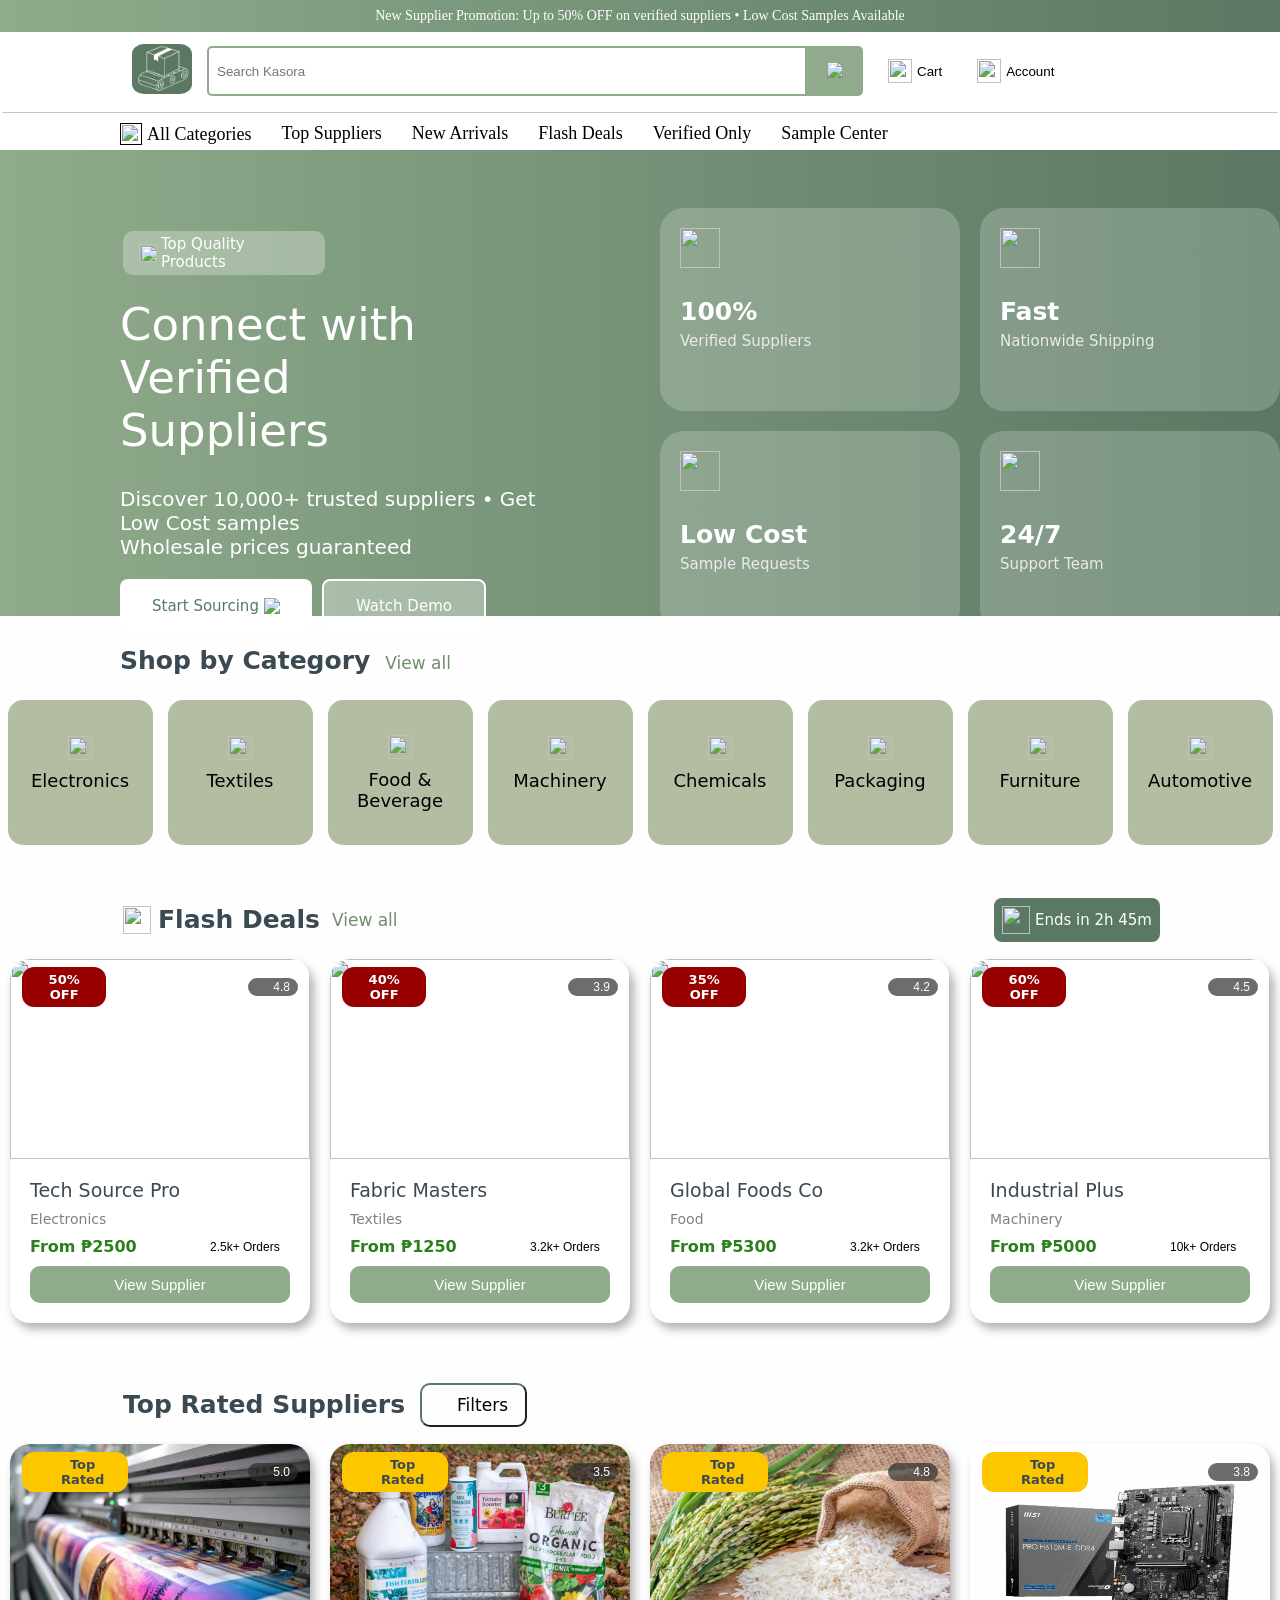
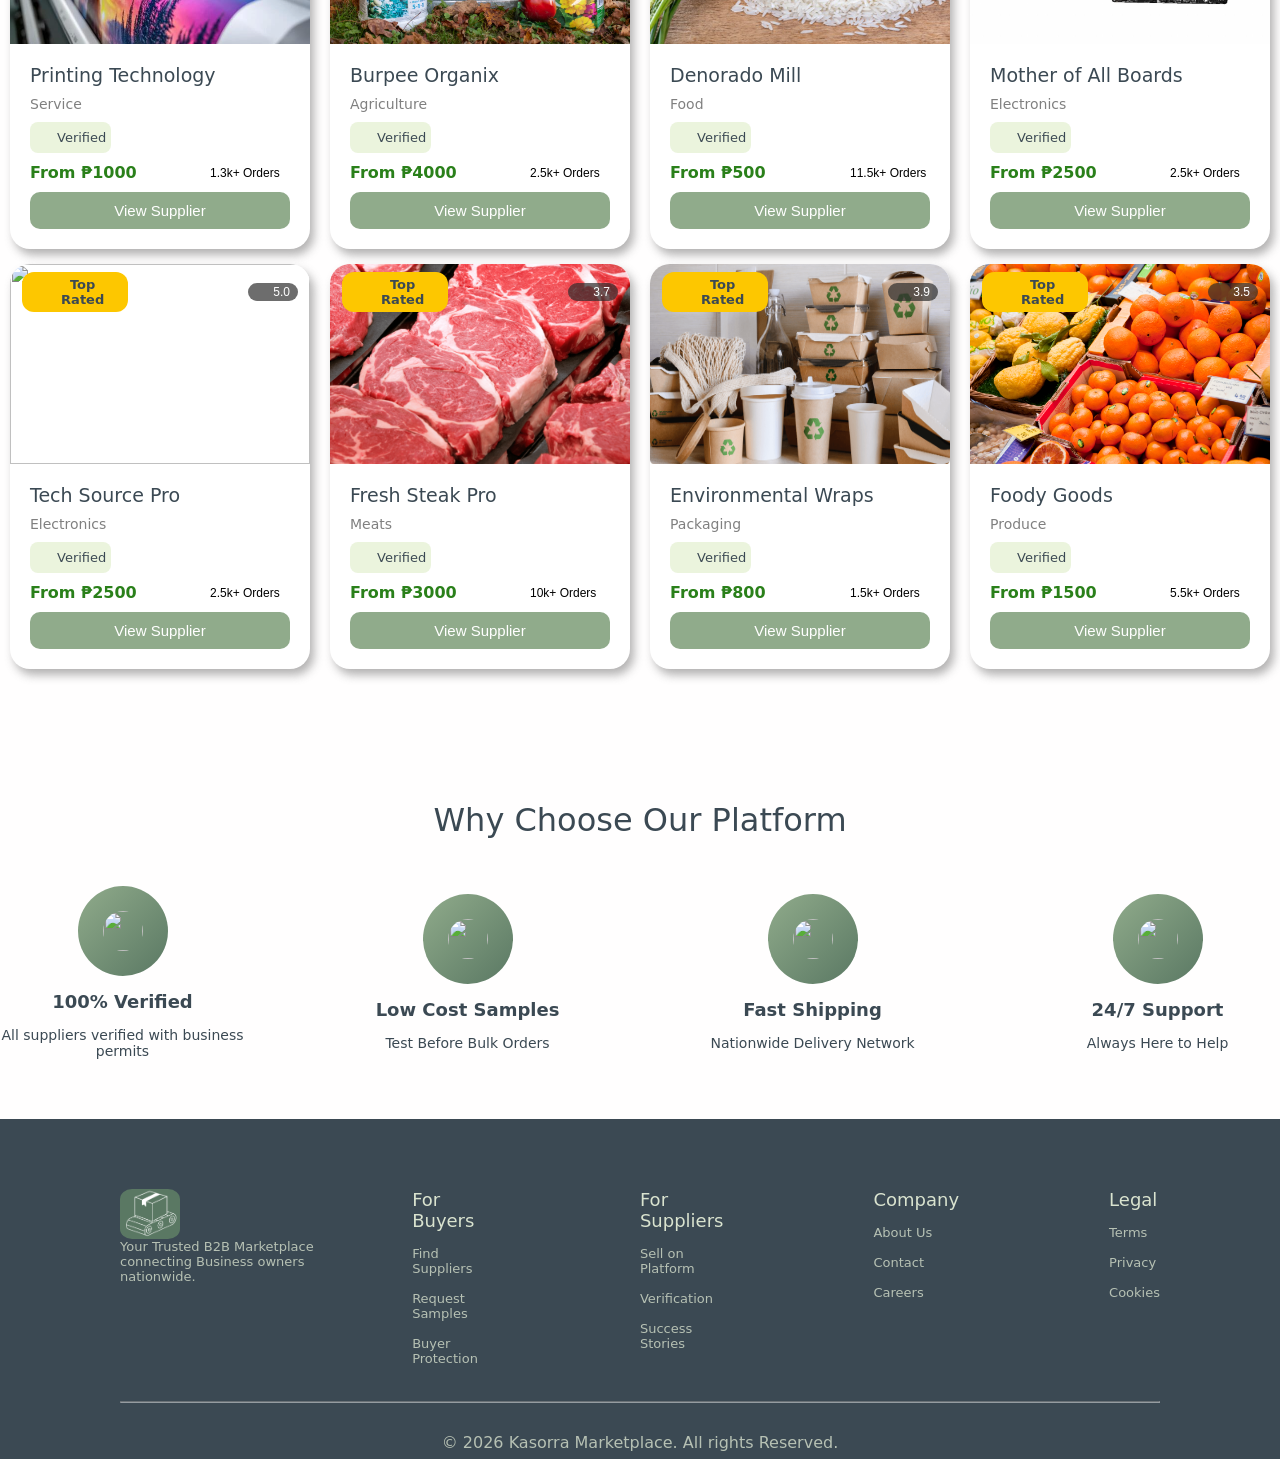
==== commit 5672f96c: "added pictures" ====
--- a/index.html
+++ b/index.html
@@ -466,20 +466,20 @@
 
                             <span class="indiv-pic-rating">
                                 <img src="images/star.png" class="star-icon"> 
-                                4.8
-                            </span>
-                        </div>
-
-                        <img src="images/electronics.jpg" class="indiv-pic">
+                                5.0
+                            </span>
+                        </div>
+
+                        <img src="images/wiw.png" class="indiv-pic">
                     </div>
 
                     <div class="indiv-container">
                         <span class="indiv-header">
-                            Tech Source Pro
+                            Printing Technology
                         </span>
 
                         <span class="indiv-subheader">
-                            Electronics
+                            Service
                         </span>
 
                         <span class="verification-badge">
@@ -489,11 +489,11 @@
 
                         <div class="price-sold">
                             <span class="indiv-price">
-                                From ₱2500
+                                From ₱1000
                             </span>
                             
                             <span class="indiv-sold">
-                                2.5k+ Orders
+                                1.3k+ Orders
                             </span>
                         </div>
 
@@ -513,20 +513,20 @@
 
                             <span class="indiv-pic-rating">
                                 <img src="images/star.png" class="star-icon"> 
-                                4.8
-                            </span>
-                        </div>
-
-                        <img src="images/electronics.jpg" class="indiv-pic">
+                                3.5
+                            </span>
+                        </div>
+
+                        <img src="images/wow.png" class="indiv-pic">
                     </div>
 
                     <div class="indiv-container">
                         <span class="indiv-header">
-                            Tech Source Pro
+                            Burpee Organix
                         </span>
 
                         <span class="indiv-subheader">
-                            Electronics
+                            Agriculture
                         </span>
 
                         <span class="verification-badge">
@@ -536,7 +536,7 @@
 
                         <div class="price-sold">
                             <span class="indiv-price">
-                                From ₱2500
+                                From ₱4000
                             </span>
                             
                             <span class="indiv-sold">
@@ -564,16 +564,16 @@
                             </span>
                         </div>
 
-                        <img src="images/electronics.jpg" class="indiv-pic">
+                        <img src="images/ricey.png" class="indiv-pic">
                     </div>
 
                     <div class="indiv-container">
                         <span class="indiv-header">
-                            Tech Source Pro
+                            Denorado Mill
                         </span>
 
                         <span class="indiv-subheader">
-                            Electronics
+                            Food
                         </span>
 
                         <span class="verification-badge">
@@ -583,11 +583,11 @@
 
                         <div class="price-sold">
                             <span class="indiv-price">
-                                From ₱2500
+                                From ₱500
                             </span>
                             
                             <span class="indiv-sold">
-                                2.5k+ Orders
+                                11.5k+ Orders
                             </span>
                         </div>
 
@@ -607,16 +607,16 @@
 
                             <span class="indiv-pic-rating">
                                 <img src="images/star.png" class="star-icon"> 
-                                4.8
-                            </span>
-                        </div>
-
-                        <img src="images/electronics.jpg" class="indiv-pic">
+                                3.8
+                            </span>
+                        </div>
+
+                        <img src="images/mf.jpg" class="indiv-pic">
                     </div>
 
                     <div class="indiv-container">
                         <span class="indiv-header">
-                            Tech Source Pro
+                            Mother of All Boards
                         </span>
 
                         <span class="indiv-subheader">
@@ -656,7 +656,7 @@
 
                             <span class="indiv-pic-rating">
                                 <img src="images/star.png" class="star-icon"> 
-                                4.8
+                                5.0
                             </span>
                         </div>
 
@@ -703,20 +703,20 @@
 
                             <span class="indiv-pic-rating">
                                 <img src="images/star.png" class="star-icon"> 
-                                4.8
-                            </span>
-                        </div>
-
-                        <img src="images/electronics.jpg" class="indiv-pic">
+                                3.7
+                            </span>
+                        </div>
+
+                        <img src="images/steak.png" class="indiv-pic">
                     </div>
 
                     <div class="indiv-container">
                         <span class="indiv-header">
-                            Tech Source Pro
+                            Fresh Steak Pro
                         </span>
 
                         <span class="indiv-subheader">
-                            Electronics
+                            Meats
                         </span>
 
                         <span class="verification-badge">
@@ -726,11 +726,11 @@
 
                         <div class="price-sold">
                             <span class="indiv-price">
-                                From ₱2500
+                                From ₱3000
                             </span>
                             
                             <span class="indiv-sold">
-                                2.5k+ Orders
+                                10k+ Orders
                             </span>
                         </div>
 
@@ -750,20 +750,20 @@
 
                             <span class="indiv-pic-rating">
                                 <img src="images/star.png" class="star-icon"> 
-                                4.8
-                            </span>
-                        </div>
-
-                        <img src="images/electronics.jpg" class="indiv-pic">
+                                3.9
+                            </span>
+                        </div>
+
+                        <img src="images/packaging.webp" class="indiv-pic">
                     </div>
 
                     <div class="indiv-container">
                         <span class="indiv-header">
-                            Tech Source Pro
+                            Environmental Wraps
                         </span>
 
                         <span class="indiv-subheader">
-                            Electronics
+                            Packaging
                         </span>
 
                         <span class="verification-badge">
@@ -773,11 +773,11 @@
 
                         <div class="price-sold">
                             <span class="indiv-price">
-                                From ₱2500
+                                From ₱800
                             </span>
                             
                             <span class="indiv-sold">
-                                2.5k+ Orders
+                                1.5k+ Orders
                             </span>
                         </div>
 
@@ -797,20 +797,20 @@
 
                             <span class="indiv-pic-rating">
                                 <img src="images/star.png" class="star-icon"> 
-                                4.8
-                            </span>
-                        </div>
-
-                        <img src="images/electronics.jpg" class="indiv-pic">
+                                3.5
+                            </span>
+                        </div>
+
+                        <img src="images/produce.jpg" class="indiv-pic">
                     </div>
 
                     <div class="indiv-container">
                         <span class="indiv-header">
-                            Tech Source Pro
+                            Foody Goods
                         </span>
 
                         <span class="indiv-subheader">
-                            Electronics
+                            Produce
                         </span>
 
                         <span class="verification-badge">
@@ -820,11 +820,11 @@
 
                         <div class="price-sold">
                             <span class="indiv-price">
-                                From ₱2500
+                                From ₱1500
                             </span>
                             
                             <span class="indiv-sold">
-                                2.5k+ Orders
+                                5.5k+ Orders
                             </span>
                         </div>
 
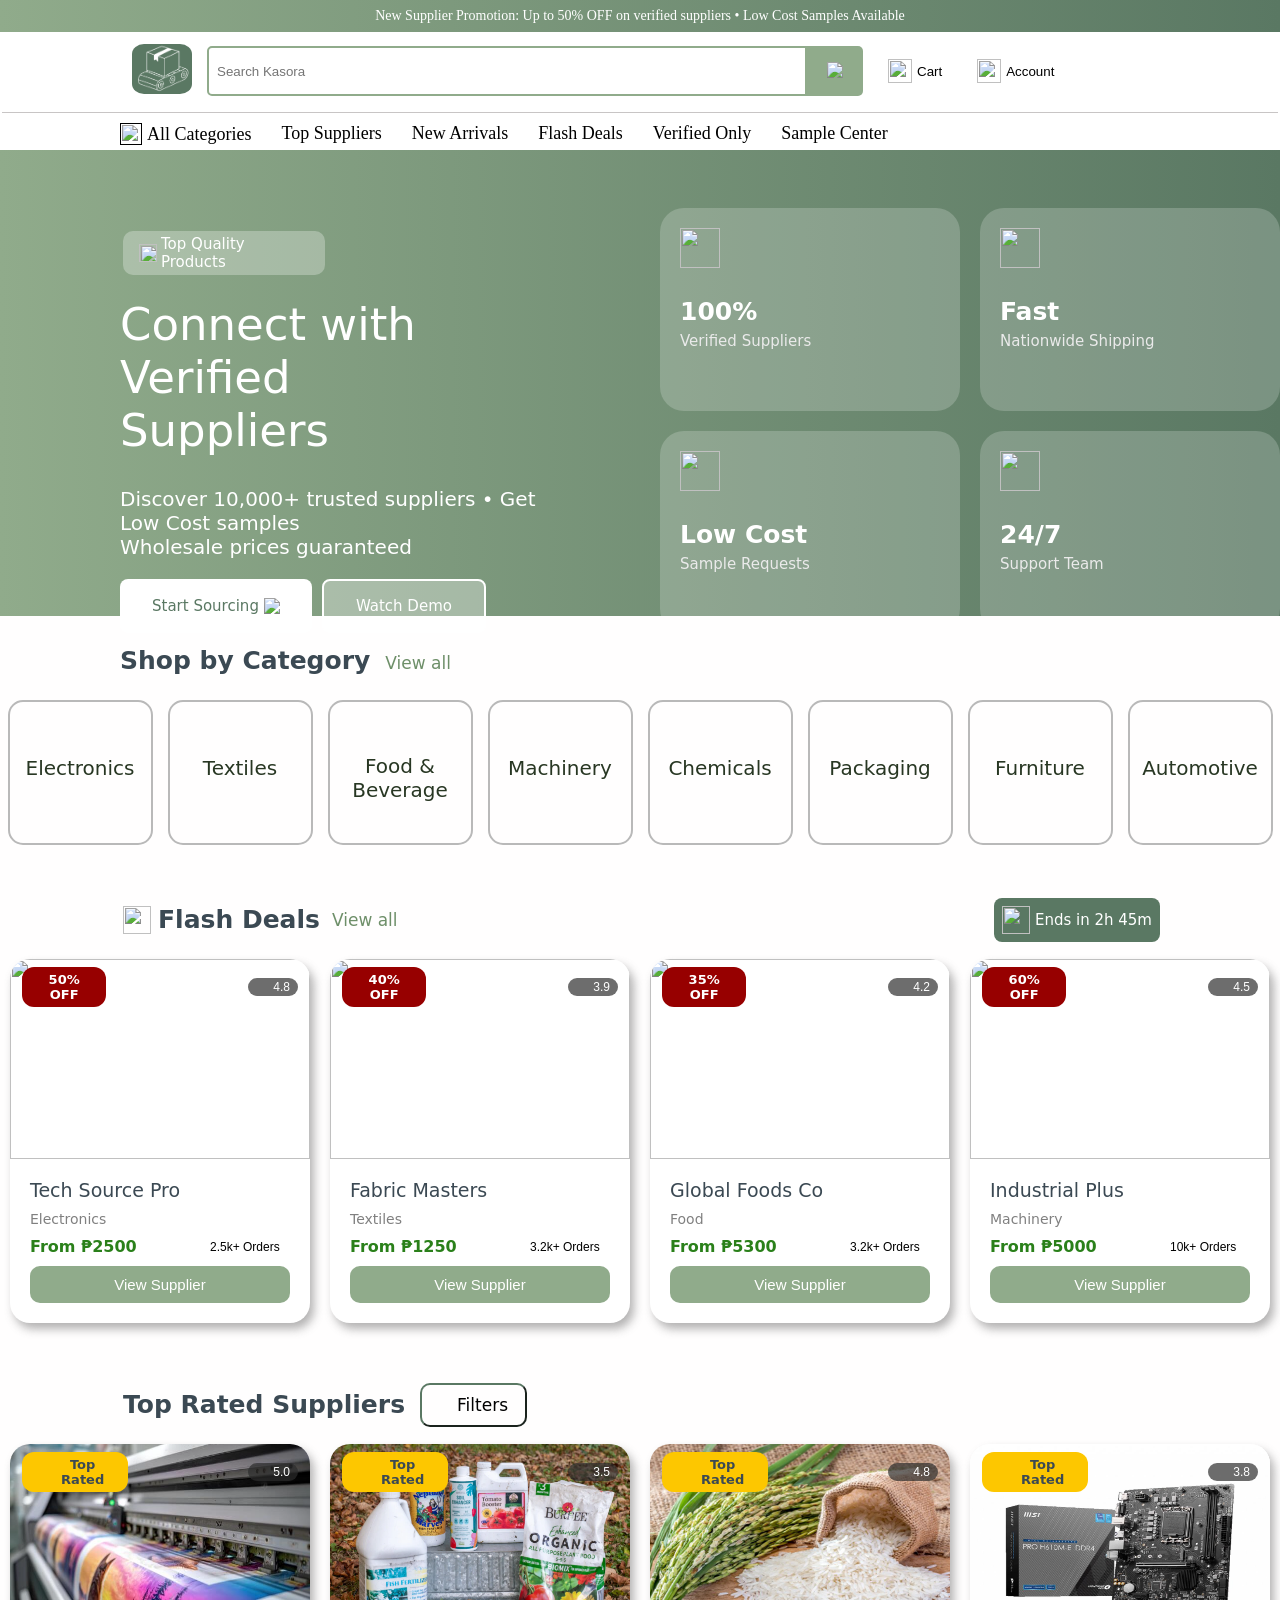
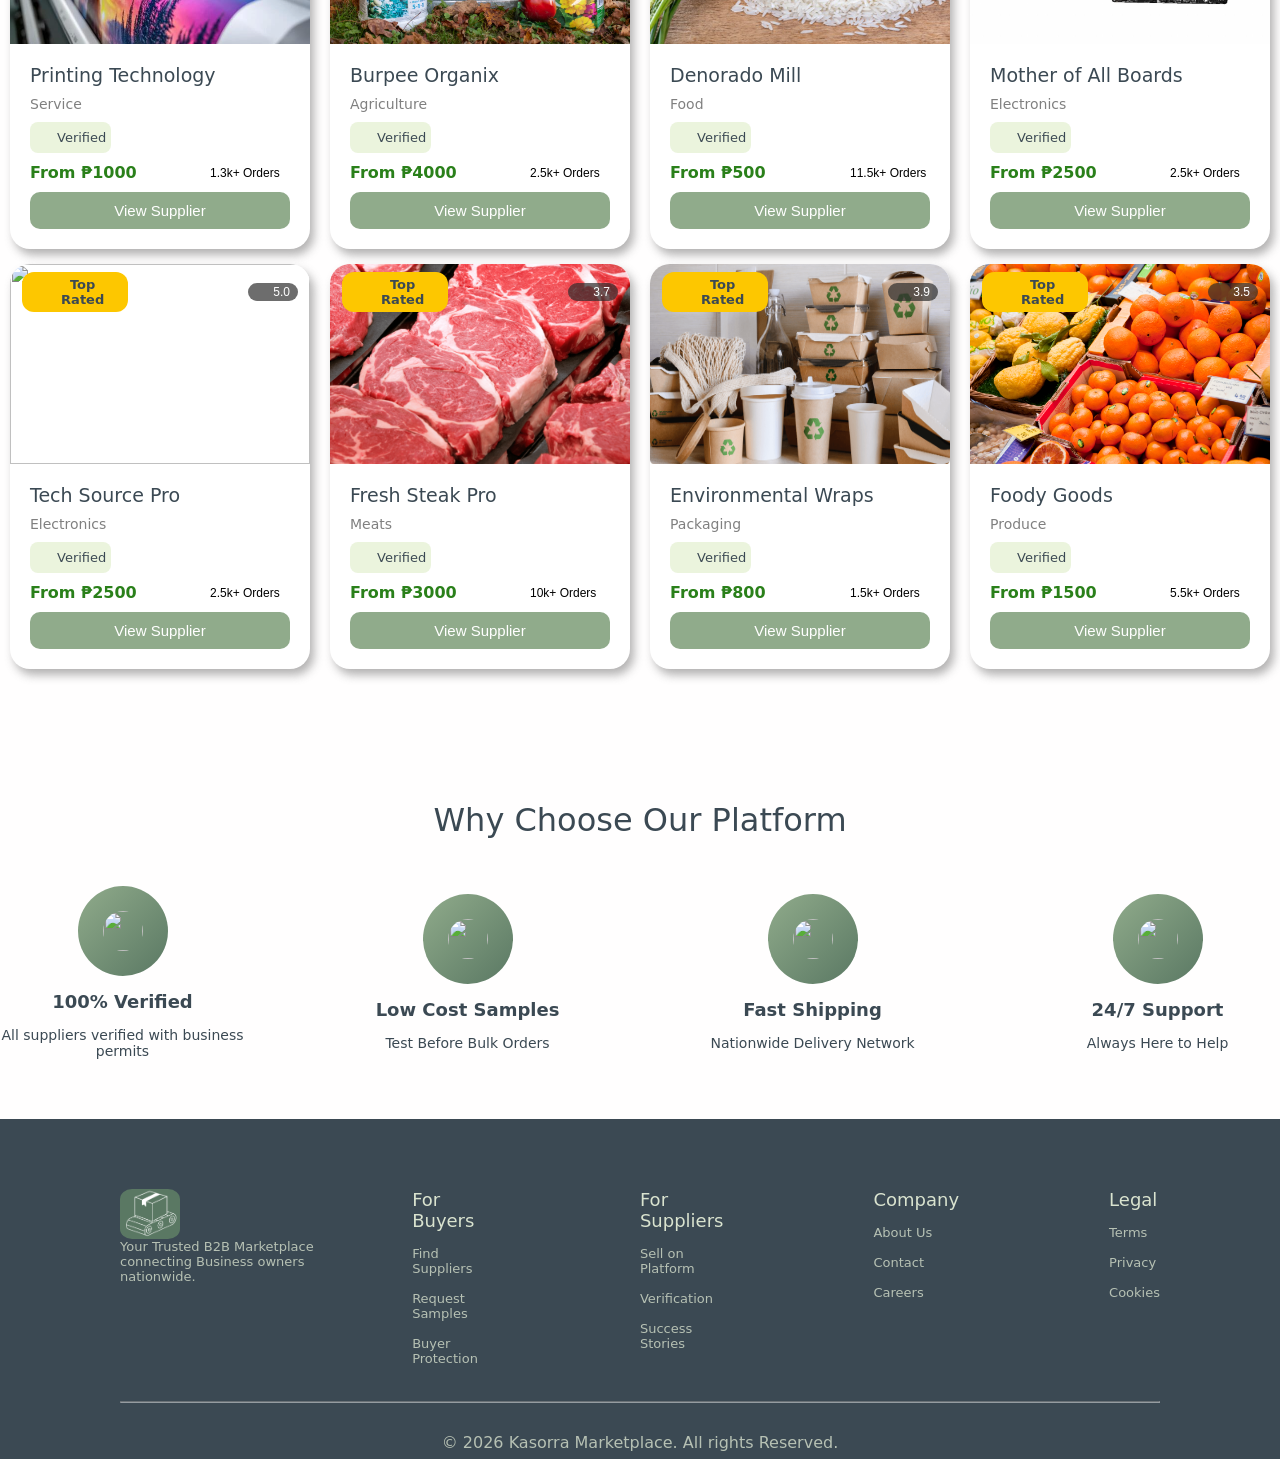
==== commit 5f3d10b2: "fixed some UI" ====
--- a/index.html
+++ b/index.html
@@ -176,7 +176,6 @@
         <div class="categories-wrapper">
             <div class="category-container">
                 <button class="category">
-                    <img class="category-pic" src="images/cart2.png">
 
                     <p class="category-inside-text">
                         Electronics
@@ -186,7 +185,6 @@
 
             <div class="category-container">
                 <button class="category">
-                    <img class="category-pic" src="images/cart2.png">
 
                     <p class="category-inside-text">
                         Textiles
@@ -196,7 +194,6 @@
 
             <div class="category-container">
                 <button class="category">
-                    <img class="category-pic" src="images/cart2.png">
 
                     <span class="category-inside-text">
                         Food & <br> Beverage
@@ -206,7 +203,6 @@
 
             <div class="category-container">
                 <button class="category">
-                    <img class="category-pic" src="images/cart2.png">
 
                     <p class="category-inside-text">
                         Machinery
@@ -216,7 +212,6 @@
 
             <div class="category-container">
                 <button class="category">
-                    <img class="category-pic" src="images/cart2.png">
 
                     <p class="category-inside-text">
                         Chemicals
@@ -226,7 +221,6 @@
 
             <div class="category-container">
                 <button class="category">
-                    <img class="category-pic" src="images/cart2.png">
 
                     <p class="category-inside-text">
                         Packaging
@@ -236,7 +230,6 @@
 
             <div class="category-container">
                 <button class="category">
-                    <img class="category-pic" src="images/cart2.png">
 
                     <p class="category-inside-text">
                         Furniture
@@ -246,7 +239,6 @@
 
             <div class="category-container">
                 <button class="category">
-                    <img class="category-pic" src="images/cart2.png">
 
                     <p class="category-inside-text">
                         Automotive
--- a/style.css
+++ b/style.css
@@ -315,13 +315,13 @@
 }
 
 .category {
-    background-color: #b3bda1;
+    background-color: transparent;
+    border: 2px solid rgb(185, 185, 185);
     border-radius: 15px;
     display: flex;
     flex-direction: column;
     align-items: center;      
     justify-content: center; 
-    border: none;
     cursor: pointer;
     width: 145px;             
     height: 145px;            
@@ -339,15 +339,11 @@
     box-shadow: 4px 6px 10px rgba(95, 94, 94, 0.474);
 }
 
-.category-pic {
-    height: 24px;
-    width: 24px;
-}
-
 .category-inside-text {
-    font-size: 18px;
-    font-family: system-ui, -apple-system, BlinkMacSystemFont, 'Segoe UI', Roboto, Oxygen, Ubuntu, Cantarell, 'Open Sans', 'Helvetica Neue', sans-serif;
-    color: #000000;
+    font-family: system-ui, -apple-system, BlinkMacSystemFont, 'Segoe UI', Roboto, Oxygen, Ubuntu, Cantarell, 'Open Sans', 'Helvetica Neue', sans-serif;
+    font-size: 20px;
+    font-weight: 500;
+    color: rgb(40, 55, 35);
     margin-top: 10px;
 }
 
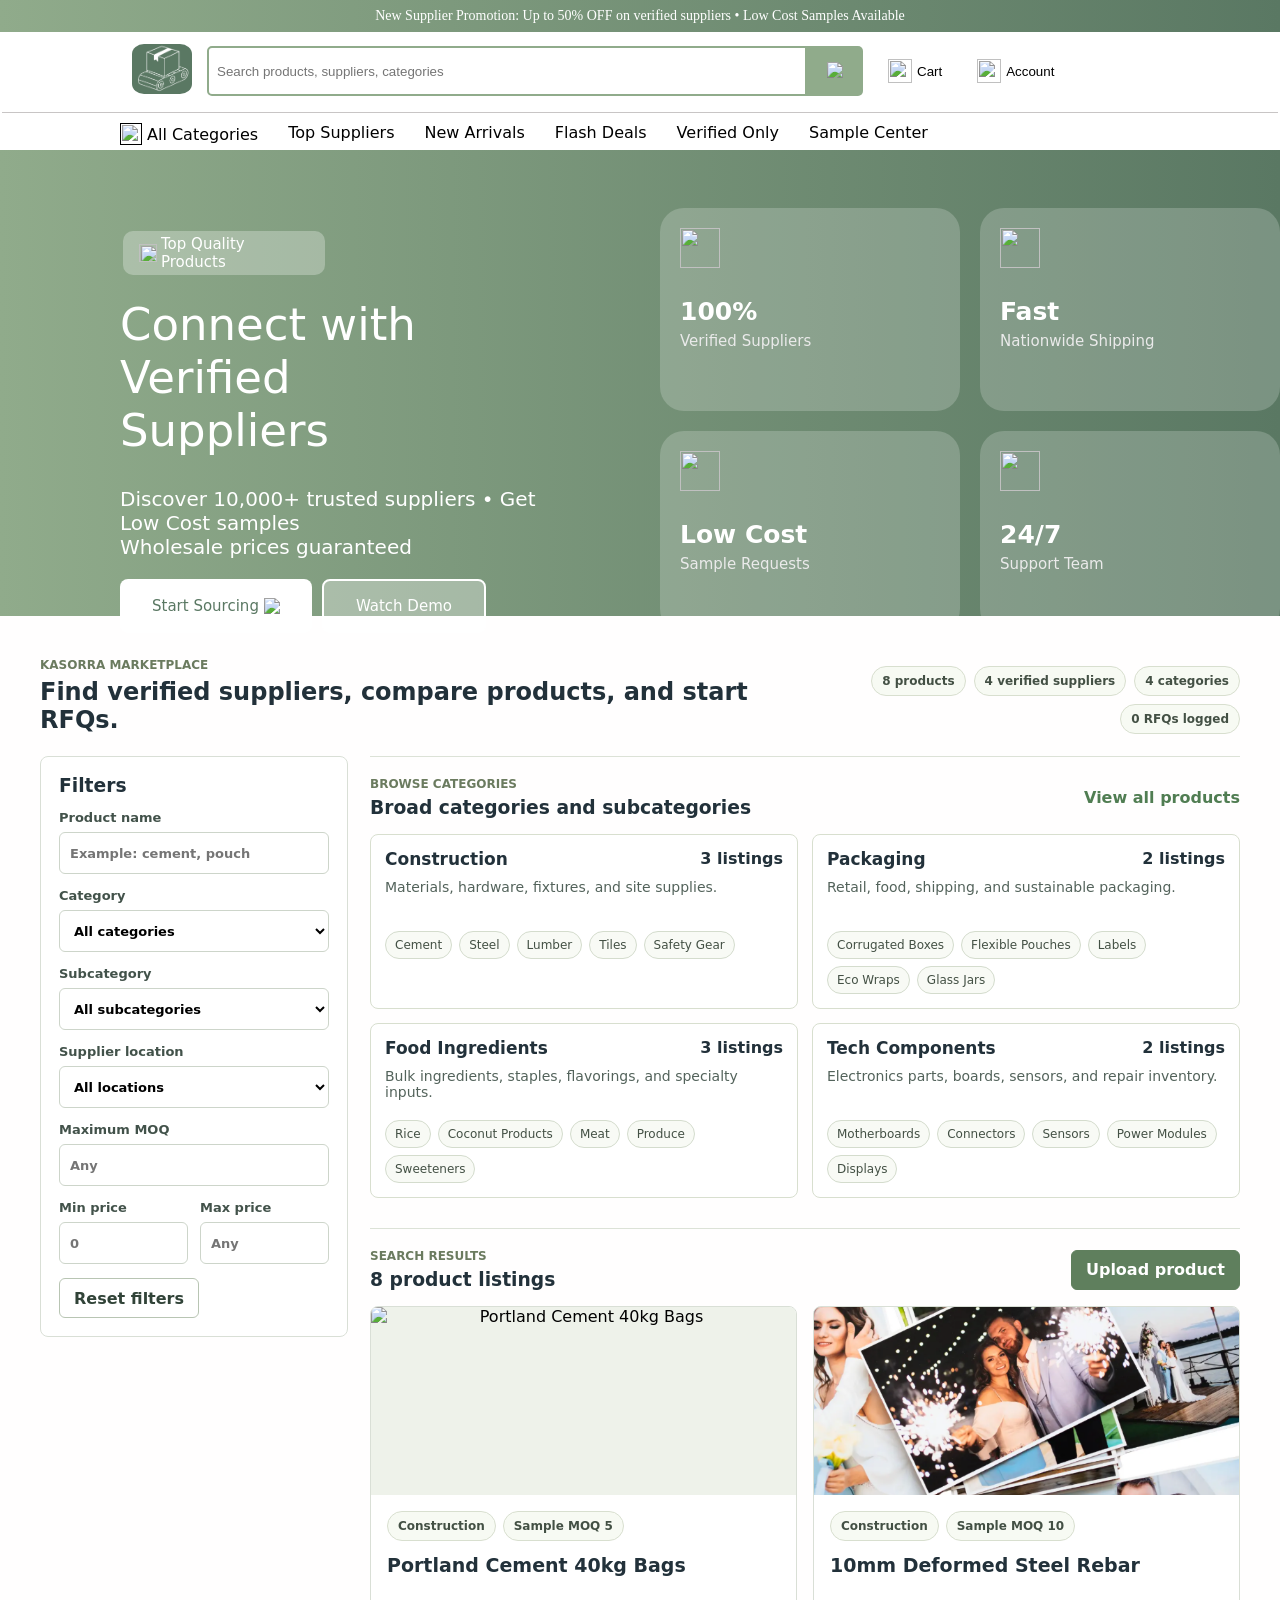
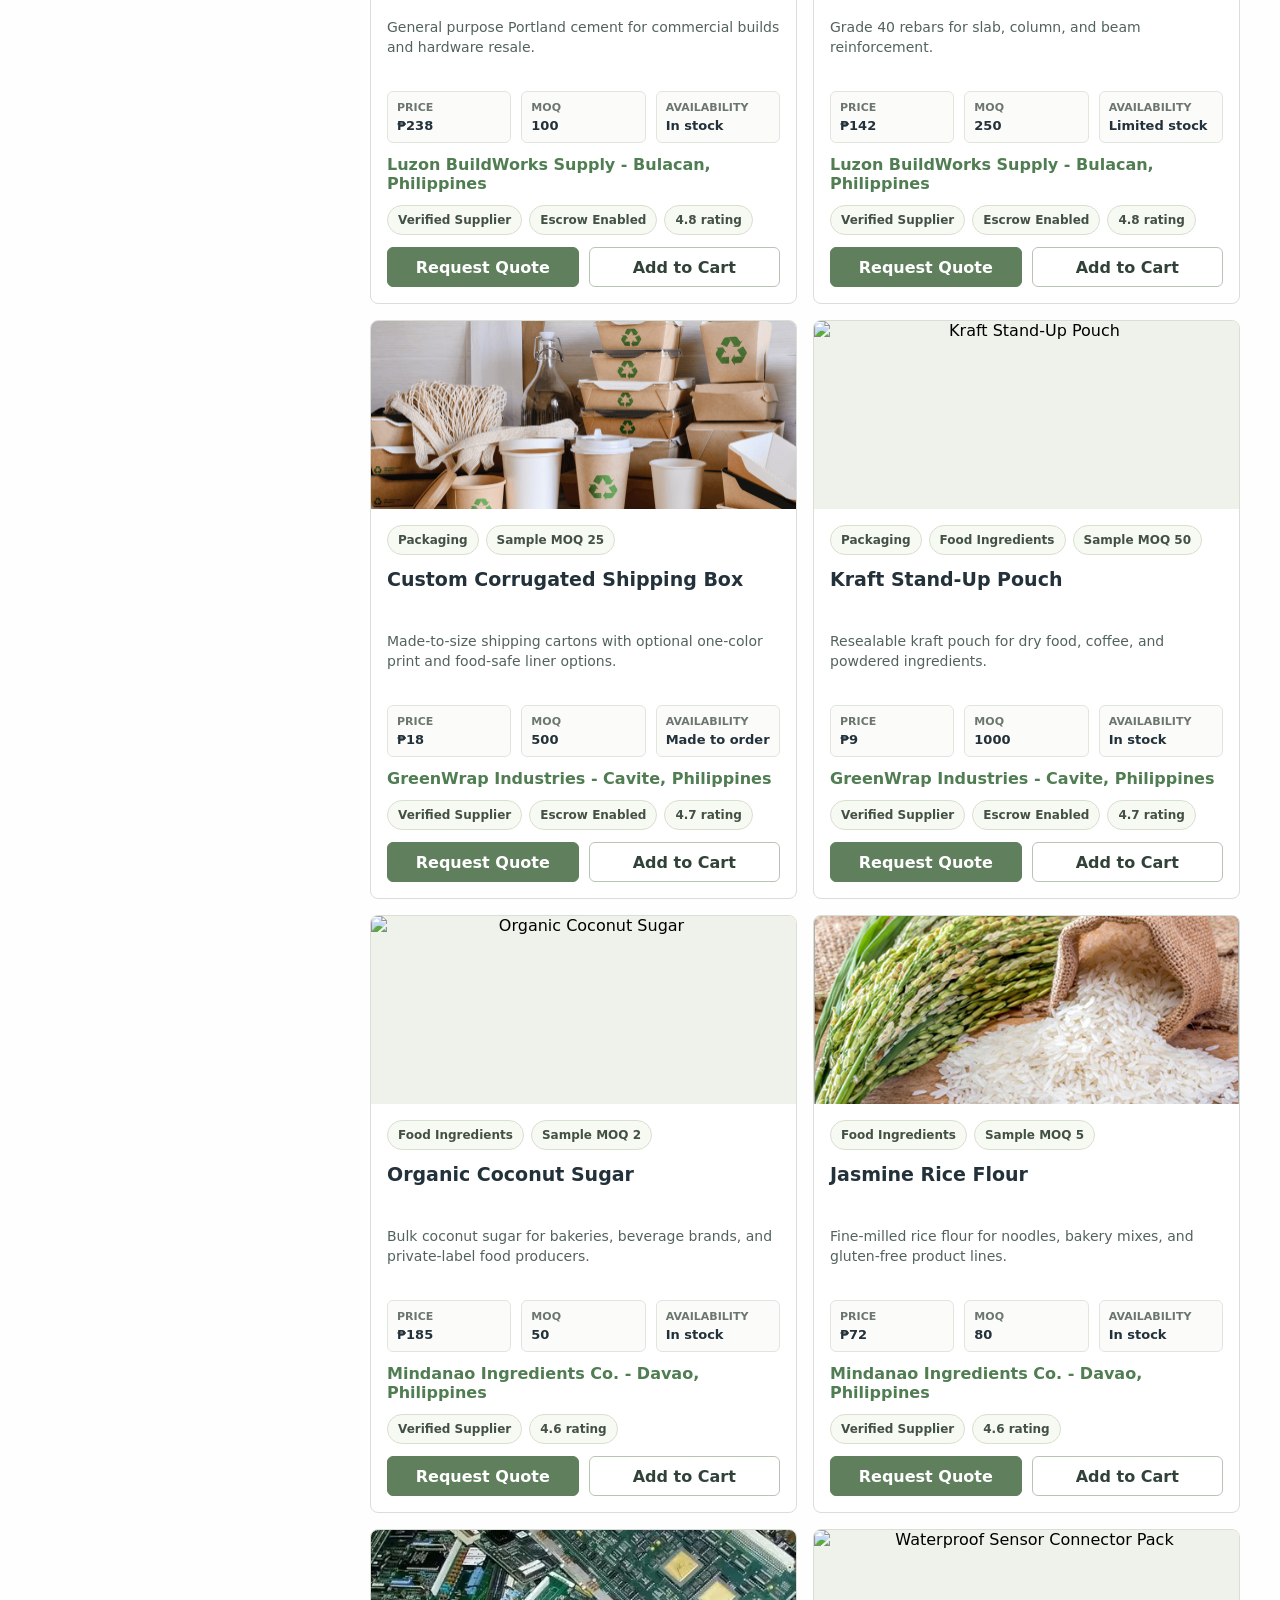
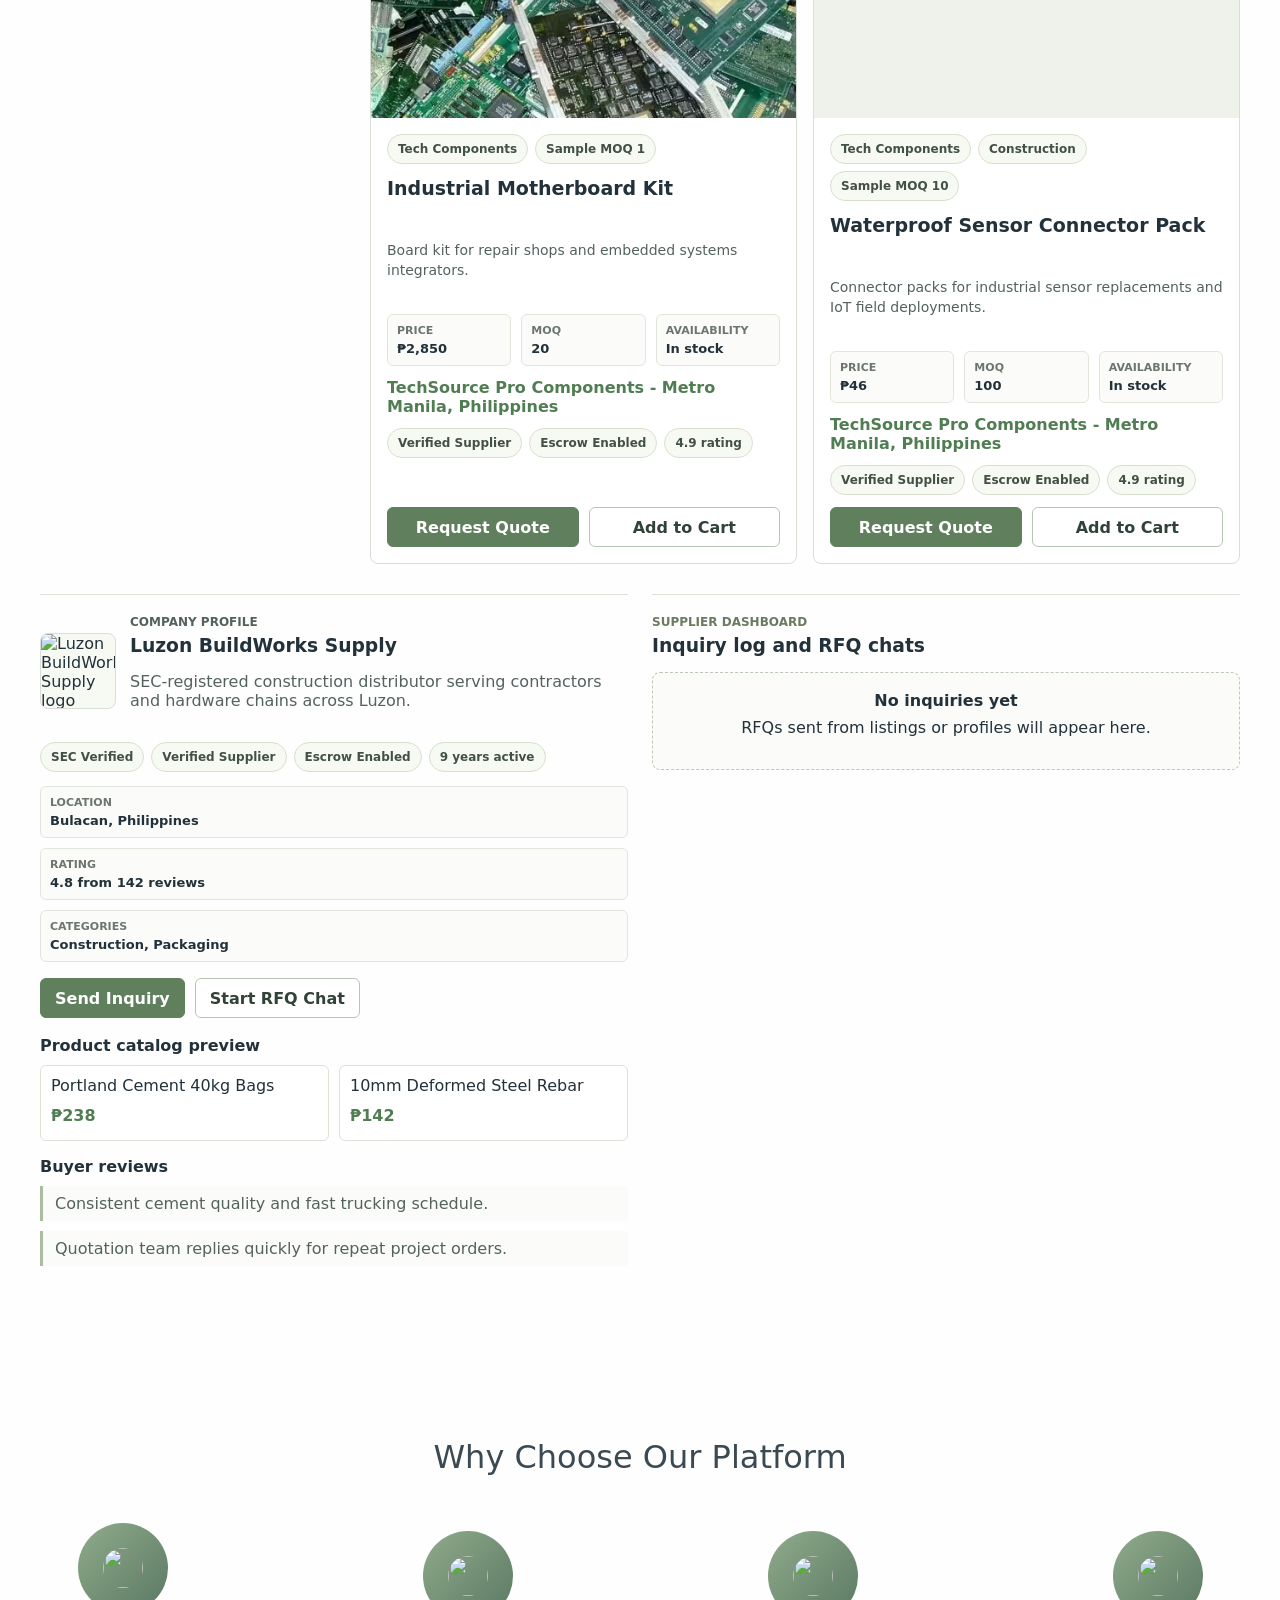
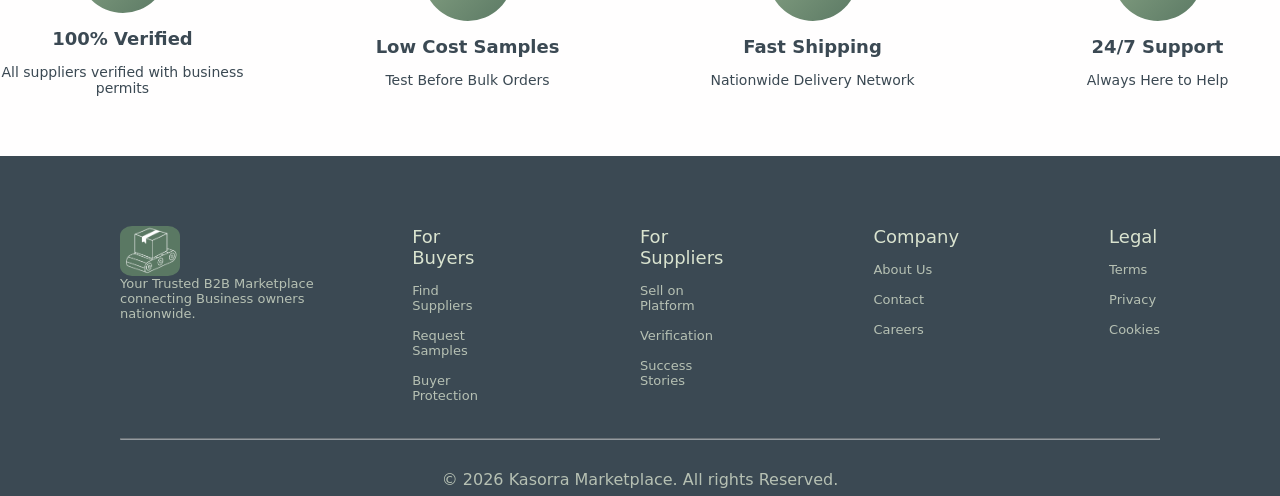
==== commit 6095c1fd: "added functionality to search, listings, profiles, etc." ====
--- a/index.html
+++ b/index.html
@@ -161,6 +161,8 @@
         </div>
     </section>
 
+    <main id="marketplace-app" class="marketplace-app" aria-live="polite"></main>
+
     <section class="category-section">
         <div class="category-text-container">
             <p class="category-text">
@@ -995,6 +997,8 @@
             </span>
         </div>
     </section>
+    <script src="scripts/marketplace-data.js"></script>
+    <script src="scripts/marketplace.js"></script>
     <script src="scripts/acc.js"></script>
 </body>
-</html>+</html>
--- a/style.css
+++ b/style.css
@@ -135,15 +135,17 @@
     display: flex;
     align-items: center;
     text-decoration: none;
+    font-family:system-ui, -apple-system, BlinkMacSystemFont, 'Segoe UI', Roboto, Oxygen, Ubuntu, Cantarell, 'Open Sans', 'Helvetica Neue', sans-serif;
     color: black;
+    font-size: 16px;
     gap: 5px;
-    font-size: 18px;
 }
 
 .nav-header {
     text-decoration: none;
+    font-family:system-ui, -apple-system, BlinkMacSystemFont, 'Segoe UI', Roboto, Oxygen, Ubuntu, Cantarell, 'Open Sans', 'Helvetica Neue', sans-serif;
     color: black;
-    font-size: 18px;
+    font-size: 16px;
 }
 
 .nav-icon {
@@ -1146,5 +1148,794 @@
     margin-bottom: 40px;
 }
 
-
-
+.legacy-hidden {
+    display: none !important;
+}
+
+.marketplace-app {
+    max-width: 1200px;
+    margin: 42px auto 0 auto;
+    padding: 0 24px;
+    color: #22313a;
+    font-family: system-ui, -apple-system, BlinkMacSystemFont, "Segoe UI", Roboto, Oxygen, Ubuntu, Cantarell, "Open Sans", "Helvetica Neue", sans-serif;
+}
+
+.market-toolbar,
+.module-heading,
+.profile-and-tools,
+.market-grid,
+.range-row,
+.profile-actions,
+.product-actions,
+.market-stats,
+.trust-row,
+.tag-row,
+.inquiry-actions {
+    display: flex;
+}
+
+.market-toolbar {
+    justify-content: space-between;
+    align-items: flex-end;
+    gap: 24px;
+    margin-bottom: 22px;
+}
+
+.section-eyebrow {
+    margin: 0 0 6px 0;
+    text-transform: uppercase;
+    font-size: 12px;
+    font-weight: 700;
+    letter-spacing: 0;
+    color: #6b7b5f;
+}
+
+.market-toolbar h2,
+.module-heading h3,
+.supplier-profile-header h3,
+.supplier-dashboard h3,
+.modal-card h3 {
+    margin: 0;
+    color: #22313a;
+}
+
+.market-stats {
+    flex-wrap: wrap;
+    justify-content: flex-end;
+    gap: 8px;
+    max-width: 520px;
+}
+
+.market-stats span,
+.trust-row span,
+.tag-row span {
+    border: 1px solid #d8dfcf;
+    border-radius: 999px;
+    padding: 7px 10px;
+    background-color: #f7faf3;
+    color: #435044;
+    font-size: 12px;
+    font-weight: 650;
+    white-space: nowrap;
+}
+
+.market-grid {
+    align-items: flex-start;
+    gap: 22px;
+}
+
+.filter-panel {
+    position: sticky;
+    top: 138px;
+    flex: 0 0 270px;
+    border: 1px solid #d9dfd6;
+    border-radius: 8px;
+    padding: 18px;
+    background-color: #ffffff;
+}
+
+.filter-panel h3 {
+    margin: 0 0 14px 0;
+}
+
+.filter-panel label,
+.stack-form label {
+    display: grid;
+    gap: 7px;
+    margin-bottom: 14px;
+    font-size: 13px;
+    font-weight: 700;
+    color: #42524a;
+}
+
+.filter-panel input,
+.filter-panel select,
+.stack-form input,
+.stack-form select,
+.stack-form textarea,
+.chat-form input {
+    width: 100%;
+    min-height: 42px;
+    box-sizing: border-box;
+    border: 1px solid #cdd5ca;
+    border-radius: 6px;
+    padding: 9px 10px;
+    font: inherit;
+    background-color: #ffffff;
+}
+
+.filter-panel input:focus,
+.filter-panel select:focus,
+.stack-form input:focus,
+.stack-form select:focus,
+.stack-form textarea:focus,
+.chat-form input:focus {
+    outline: 2px solid #9dbb96;
+    border-color: #6f8d69;
+}
+
+.stack-form textarea {
+    min-height: 92px;
+    resize: vertical;
+}
+
+.stack-form select[multiple] {
+    min-height: 110px;
+}
+
+.range-row {
+    gap: 12px;
+}
+
+.range-row label {
+    flex: 1;
+}
+
+.market-content {
+    flex: 1;
+    min-width: 0;
+}
+
+.module-block,
+.profile-panel,
+.supplier-dashboard {
+    border-top: 1px solid #dce2d7;
+    padding-top: 20px;
+    margin-bottom: 30px;
+}
+
+.module-heading {
+    align-items: center;
+    justify-content: space-between;
+    gap: 20px;
+    margin-bottom: 16px;
+}
+
+.primary-action,
+.secondary-action,
+.danger-action,
+.link-action,
+.supplier-link,
+.category-card button,
+.mini-product,
+.media-button {
+    cursor: pointer;
+    font: inherit;
+}
+
+.primary-action,
+.secondary-action,
+.danger-action,
+.link-action {
+    border-radius: 6px;
+    min-height: 40px;
+    padding: 9px 14px;
+    font-weight: 750;
+}
+
+.primary-action {
+    border: 1px solid #5f7f5d;
+    background-color: #5f7f5d;
+    color: #ffffff;
+}
+
+.primary-action:hover {
+    background-color: #4f704e;
+}
+
+.secondary-action {
+    border: 1px solid #b8c5b3;
+    background-color: #ffffff;
+    color: #314338;
+}
+
+.secondary-action:hover,
+.link-action:hover {
+    background-color: #f2f6ee;
+}
+
+.danger-action {
+    border: 1px solid #b44848;
+    background-color: #fff4f4;
+    color: #8d2626;
+}
+
+.link-action,
+.supplier-link {
+    border: none;
+    background: transparent;
+    color: #507d52;
+    padding: 0;
+    font-weight: 800;
+    text-align: left;
+}
+
+.category-browser {
+    display: grid;
+    grid-template-columns: repeat(2, minmax(0, 1fr));
+    gap: 14px;
+}
+
+.category-card {
+    border: 1px solid #d8dfcf;
+    border-radius: 8px;
+    padding: 14px;
+    background-color: #ffffff;
+}
+
+.category-card.active {
+    border-color: #5f7f5d;
+    box-shadow: inset 0 0 0 1px #5f7f5d;
+}
+
+.category-card > button {
+    width: 100%;
+    display: flex;
+    justify-content: space-between;
+    gap: 12px;
+    border: none;
+    background: transparent;
+    padding: 0;
+    color: #22313a;
+    text-align: left;
+}
+
+.category-card > button span {
+    font-size: 17px;
+    font-weight: 800;
+}
+
+.category-card p {
+    min-height: 40px;
+    margin: 10px 0 12px 0;
+    color: #53635b;
+    font-size: 14px;
+}
+
+.subcategory-list {
+    display: flex;
+    flex-wrap: wrap;
+    gap: 7px;
+}
+
+.subcategory-list button {
+    border: 1px solid #d4dccd;
+    border-radius: 999px;
+    background-color: #f8faf5;
+    padding: 6px 9px;
+    font-size: 12px;
+    color: #435044;
+}
+
+.product-results {
+    display: grid;
+    grid-template-columns: repeat(2, minmax(0, 1fr));
+    gap: 16px;
+}
+
+.product-card {
+    display: flex;
+    flex-direction: column;
+    min-height: 560px;
+    border: 1px solid #d9dfd6;
+    border-radius: 8px;
+    overflow: hidden;
+    background-color: #ffffff;
+}
+
+.media-button {
+    width: 100%;
+    height: 188px;
+    border: none;
+    padding: 0;
+    background: #eef2ea;
+}
+
+.media-button img,
+.media-button video,
+.listing-media img,
+.listing-media video {
+    width: 100%;
+    height: 100%;
+    display: block;
+    object-fit: cover;
+}
+
+.product-card-body {
+    display: flex;
+    flex: 1;
+    flex-direction: column;
+    gap: 12px;
+    padding: 16px;
+}
+
+.tag-row,
+.trust-row {
+    flex-wrap: wrap;
+    gap: 7px;
+}
+
+.product-card h4 {
+    min-height: 52px;
+    margin: 0;
+    font-size: 19px;
+    line-height: 1.35;
+    color: #22313a;
+}
+
+.product-card p {
+    min-height: 62px;
+    margin: 0;
+    color: #53635b;
+    font-size: 14px;
+    line-height: 1.45;
+}
+
+.product-facts,
+.profile-stats {
+    display: grid;
+    grid-template-columns: repeat(3, minmax(0, 1fr));
+    gap: 10px;
+    margin: 0;
+}
+
+.product-facts.wide {
+    grid-template-columns: repeat(2, minmax(0, 1fr));
+    margin: 18px 0;
+}
+
+.product-facts div,
+.profile-stats div {
+    border: 1px solid #e1e6dd;
+    border-radius: 6px;
+    padding: 9px;
+    background-color: #fbfcfa;
+}
+
+.product-facts dt,
+.profile-stats dt {
+    margin-bottom: 4px;
+    color: #6c766f;
+    font-size: 11px;
+    font-weight: 800;
+    text-transform: uppercase;
+}
+
+.product-facts dd,
+.profile-stats dd {
+    margin: 0;
+    color: #22313a;
+    font-size: 13px;
+    font-weight: 750;
+}
+
+.product-actions {
+    gap: 10px;
+    margin-top: auto;
+}
+
+.product-actions button {
+    flex: 1;
+}
+
+.profile-and-tools {
+    align-items: flex-start;
+    gap: 24px;
+}
+
+.profile-panel,
+.supplier-dashboard {
+    flex: 1;
+    min-width: 0;
+}
+
+.supplier-profile-header {
+    display: grid;
+    grid-template-columns: 74px 1fr;
+    align-items: center;
+    gap: 16px;
+    margin-bottom: 16px;
+}
+
+.supplier-profile-header img {
+    width: 74px;
+    height: 74px;
+    object-fit: cover;
+    border-radius: 8px;
+    border: 1px solid #d9dfd6;
+    background-color: #f7faf3;
+}
+
+.supplier-profile-header p,
+.review-preview blockquote,
+.inquiry-item p,
+.chat-context {
+    color: #53635b;
+}
+
+.trust-row.prominent {
+    margin-bottom: 14px;
+}
+
+.profile-stats {
+    grid-template-columns: 1fr;
+    margin-bottom: 16px;
+}
+
+.profile-actions {
+    gap: 10px;
+    margin-bottom: 18px;
+}
+
+.catalog-preview h4,
+.review-preview h4 {
+    margin: 16px 0 10px 0;
+}
+
+.mini-product-grid {
+    display: grid;
+    grid-template-columns: repeat(2, minmax(0, 1fr));
+    gap: 10px;
+}
+
+.mini-product {
+    display: grid;
+    gap: 6px;
+    min-height: 76px;
+    border: 1px solid #dce2d7;
+    border-radius: 6px;
+    padding: 10px;
+    background-color: #ffffff;
+    color: #22313a;
+    text-align: left;
+}
+
+.mini-product strong {
+    color: #507d52;
+}
+
+.review-preview blockquote {
+    margin: 0 0 10px 0;
+    border-left: 3px solid #aabd9e;
+    padding: 8px 0 8px 12px;
+    background-color: #fbfcfa;
+}
+
+.inquiry-item {
+    display: grid;
+    grid-template-columns: 1fr auto;
+    gap: 14px;
+    border: 1px solid #dce2d7;
+    border-radius: 8px;
+    padding: 14px;
+    margin-bottom: 12px;
+    background-color: #ffffff;
+}
+
+.inquiry-item span,
+.inquiry-item small {
+    display: block;
+    margin-top: 5px;
+    color: #6c766f;
+}
+
+.inquiry-actions {
+    align-items: center;
+    gap: 8px;
+}
+
+.empty-state {
+    grid-column: 1 / -1;
+    border: 1px dashed #bec8b9;
+    border-radius: 8px;
+    padding: 26px;
+    text-align: center;
+    background-color: #fbfcfa;
+}
+
+.empty-state.compact {
+    padding: 18px;
+}
+
+.empty-state h4 {
+    margin: 0 0 8px 0;
+}
+
+.empty-state p {
+    min-height: 0;
+    margin: 0 0 14px 0;
+}
+
+.modal-host {
+    position: fixed;
+    inset: 0;
+    z-index: 1200;
+    display: flex;
+    align-items: center;
+    justify-content: center;
+    padding: 24px;
+    background-color: rgba(22, 32, 28, 0.58);
+}
+
+.modal-host[hidden] {
+    display: none;
+}
+
+.modal-card {
+    position: relative;
+    width: min(720px, 100%);
+    max-height: 88vh;
+    overflow-y: auto;
+    border-radius: 8px;
+    background-color: #ffffff;
+    padding: 24px;
+    box-shadow: 0 18px 55px rgba(0, 0, 0, 0.24);
+}
+
+.large-modal {
+    width: min(980px, 100%);
+}
+
+.modal-close {
+    position: absolute;
+    top: 14px;
+    right: 14px;
+    border: 1px solid #d4dccd;
+    border-radius: 6px;
+    background-color: #ffffff;
+    padding: 7px 9px;
+    cursor: pointer;
+}
+
+.listing-detail {
+    display: grid;
+    grid-template-columns: minmax(280px, 420px) 1fr;
+    gap: 24px;
+}
+
+.listing-media {
+    height: 420px;
+    border-radius: 8px;
+    overflow: hidden;
+    background-color: #eef2ea;
+}
+
+.spec-list {
+    display: grid;
+    gap: 8px;
+    padding-left: 18px;
+    color: #435044;
+}
+
+.stacked-actions {
+    margin-top: 16px;
+}
+
+.checkbox-row {
+    display: flex !important;
+    grid-template-columns: none !important;
+    align-items: center;
+    gap: 9px !important;
+}
+
+.checkbox-row input {
+    width: auto;
+    min-height: auto;
+}
+
+.chat-card {
+    width: min(680px, 100%);
+}
+
+.chat-log {
+    display: grid;
+    gap: 10px;
+    height: 340px;
+    overflow-y: auto;
+    border: 1px solid #dce2d7;
+    border-radius: 8px;
+    padding: 14px;
+    background-color: #fbfcfa;
+}
+
+.chat-message {
+    max-width: 78%;
+    border-radius: 8px;
+    padding: 10px 12px;
+    background-color: #eef2ea;
+}
+
+.chat-message.buyer {
+    justify-self: end;
+    background-color: #dcebdd;
+}
+
+.chat-message p {
+    margin: 4px 0;
+}
+
+.chat-message time {
+    color: #6c766f;
+    font-size: 11px;
+}
+
+.chat-form {
+    display: grid;
+    grid-template-columns: 1fr auto;
+    gap: 10px;
+    margin-top: 14px;
+}
+
+.suggestion-panel {
+    position: absolute;
+    top: 50px;
+    left: 0;
+    width: 600px;
+    z-index: 1201;
+    border: 1px solid #d8dfcf;
+    border-radius: 0 0 8px 8px;
+    background-color: #ffffff;
+    box-shadow: 0 12px 28px rgba(0, 0, 0, 0.13);
+    overflow: hidden;
+}
+
+.search-bar {
+    position: relative;
+}
+
+.suggestion-item {
+    display: block;
+    width: 100%;
+    border: none;
+    border-bottom: 1px solid #edf1e9;
+    padding: 11px 14px;
+    background-color: #ffffff;
+    color: #22313a;
+    text-align: left;
+    cursor: pointer;
+}
+
+.suggestion-item:hover {
+    background-color: #f4f8ef;
+}
+
+.market-toast {
+    position: fixed;
+    right: 22px;
+    bottom: 22px;
+    z-index: 1300;
+    border-radius: 8px;
+    padding: 12px 16px;
+    background-color: #22313a;
+    color: #ffffff;
+    font-family: system-ui, -apple-system, BlinkMacSystemFont, "Segoe UI", sans-serif;
+    box-shadow: 0 12px 28px rgba(0, 0, 0, 0.22);
+}
+
+@media (max-width: 1100px) {
+    .search-container,
+    .nav-container,
+    .ad-container,
+    .category-text {
+        margin-left: 28px;
+    }
+
+    .bar,
+    .suggestion-panel {
+        width: min(52vw, 600px);
+    }
+
+    .ad-section {
+        height: auto;
+    }
+
+    .kasora-ad-container {
+        grid-template-columns: repeat(2, minmax(180px, 1fr));
+        margin-right: 28px;
+    }
+
+    .market-grid,
+    .profile-and-tools {
+        flex-direction: column;
+    }
+
+    .filter-panel {
+        position: static;
+        width: 100%;
+        box-sizing: border-box;
+        flex-basis: auto;
+    }
+}
+
+@media (max-width: 760px) {
+    .search-section {
+        height: auto;
+    }
+
+    .search-container,
+    .nav-container,
+    .ad-wrapper,
+    .market-toolbar,
+    .module-heading,
+    .product-actions,
+    .profile-actions,
+    .range-row {
+        flex-direction: column;
+        align-items: stretch;
+    }
+
+    .search-container,
+    .nav-container {
+        margin-left: 0;
+    }
+
+    .bar,
+    .suggestion-panel {
+        width: calc(100vw - 120px);
+    }
+
+    .nav-container {
+        padding: 0 16px 12px 16px;
+        gap: 12px;
+    }
+
+    .ad-container,
+    .kasora-ad-container {
+        margin: 24px;
+    }
+
+    .kasora-tagline {
+        font-size: 34px;
+    }
+
+    .kasora-ad-container,
+    .category-browser,
+    .product-results,
+    .mini-product-grid,
+    .product-facts,
+    .product-facts.wide {
+        grid-template-columns: 1fr;
+    }
+
+    .marketplace-app {
+        margin-top: 28px;
+        padding: 0 16px;
+    }
+
+    .listing-detail {
+        grid-template-columns: 1fr;
+    }
+
+    .listing-media {
+        height: 280px;
+    }
+
+    .inquiry-item {
+        grid-template-columns: 1fr;
+    }
+
+    .chat-form {
+        grid-template-columns: 1fr;
+    }
+}
+
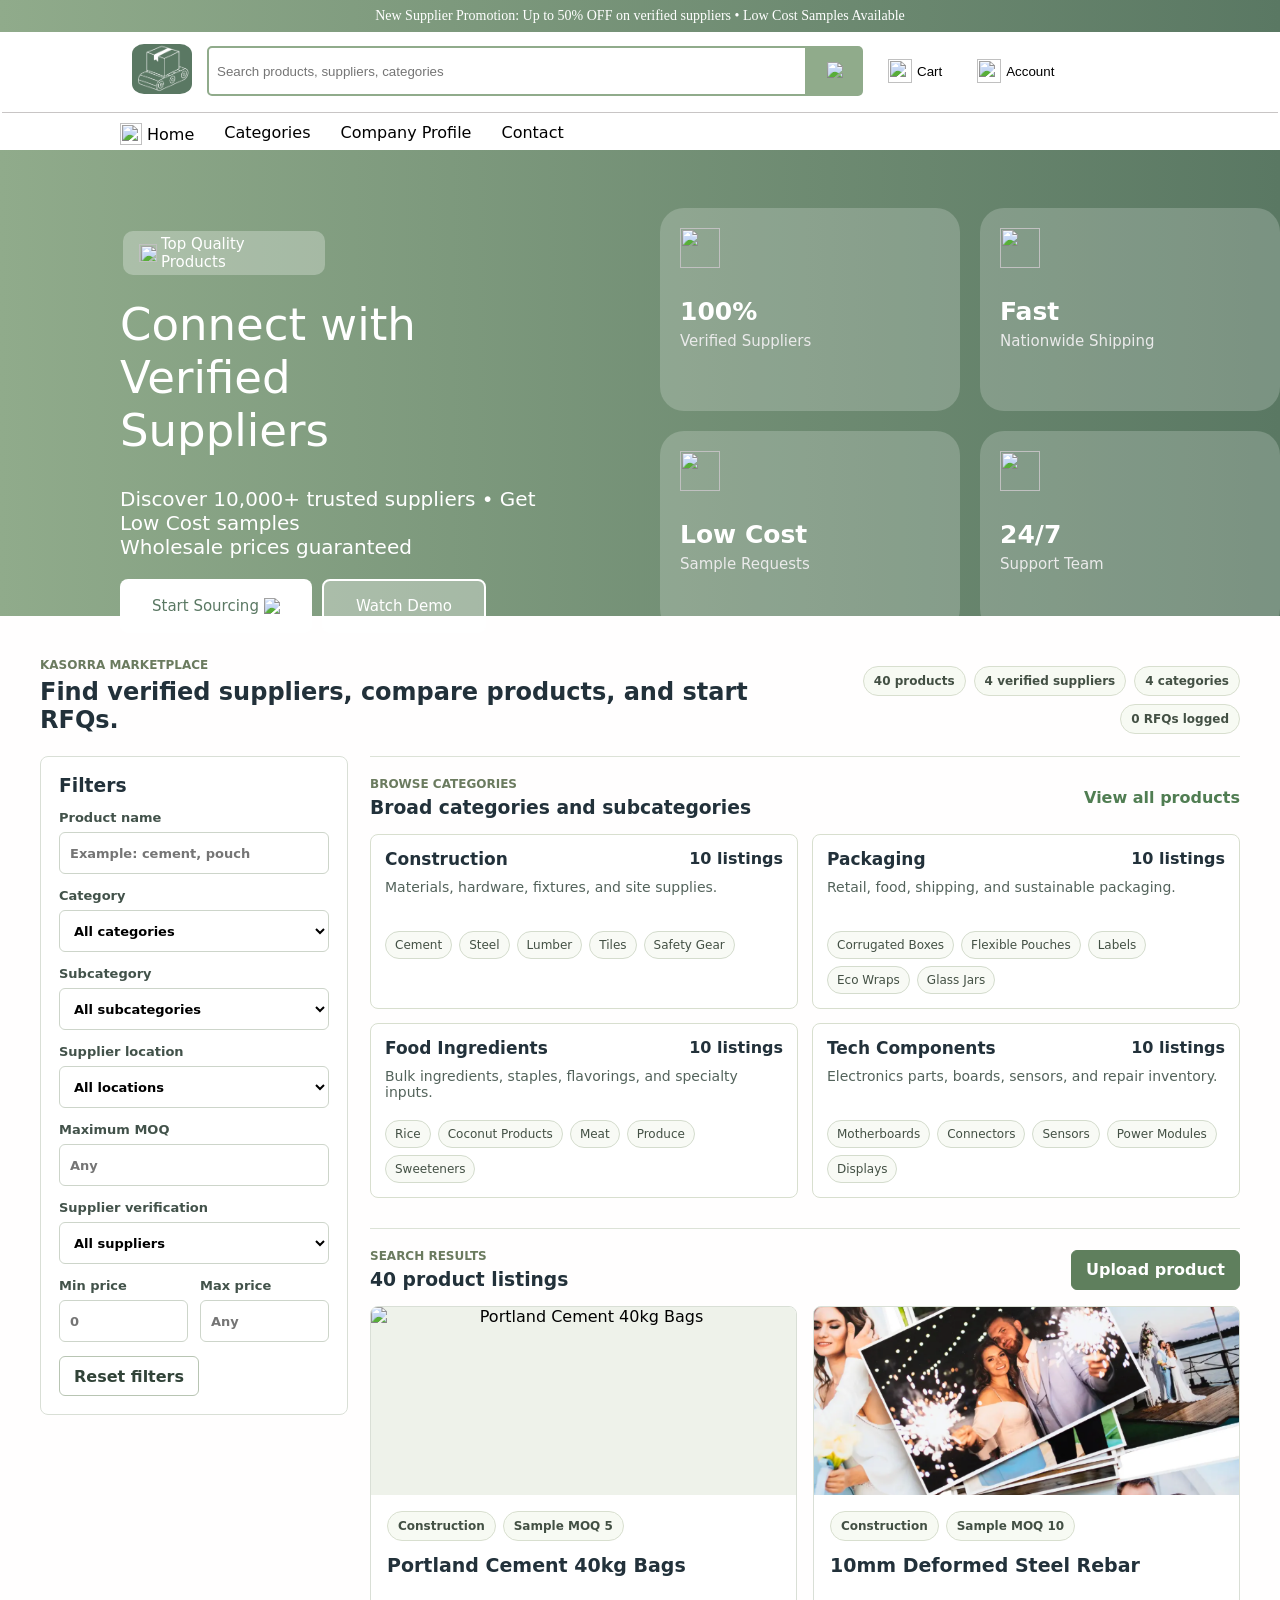
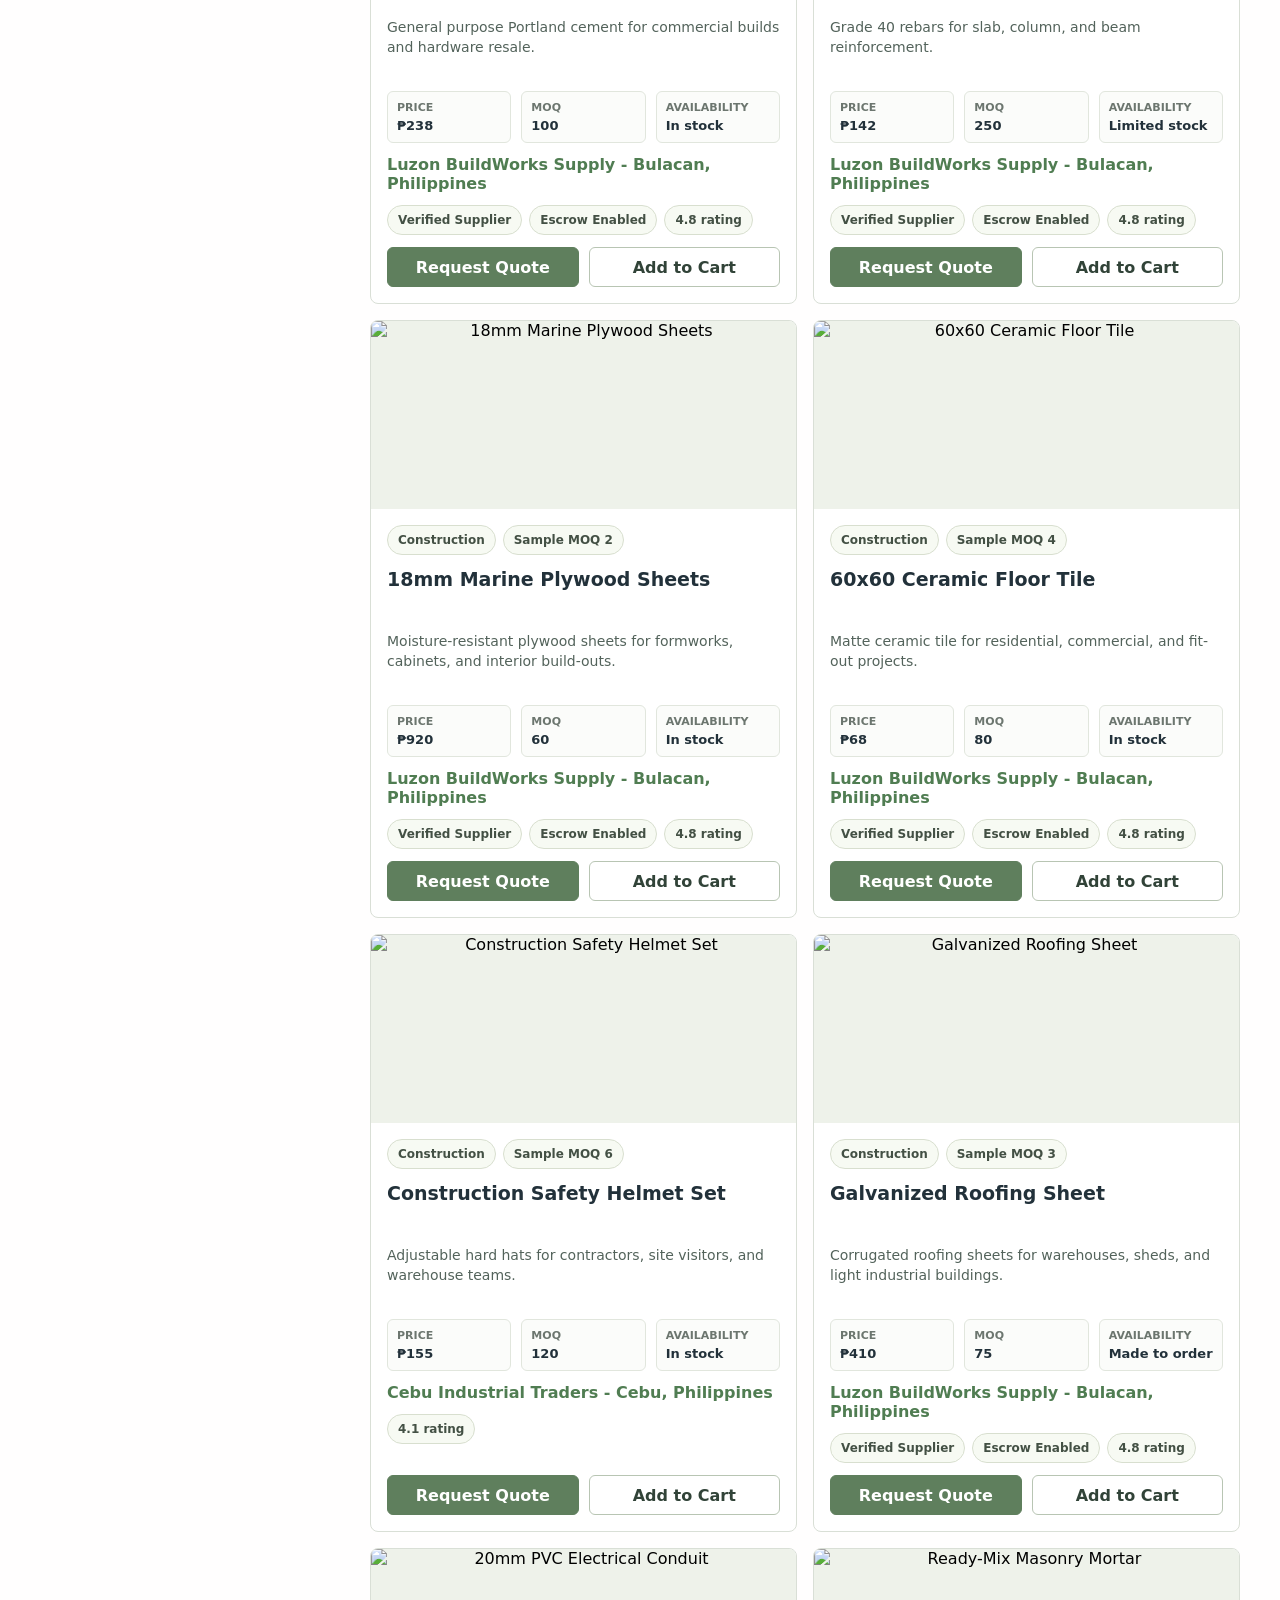
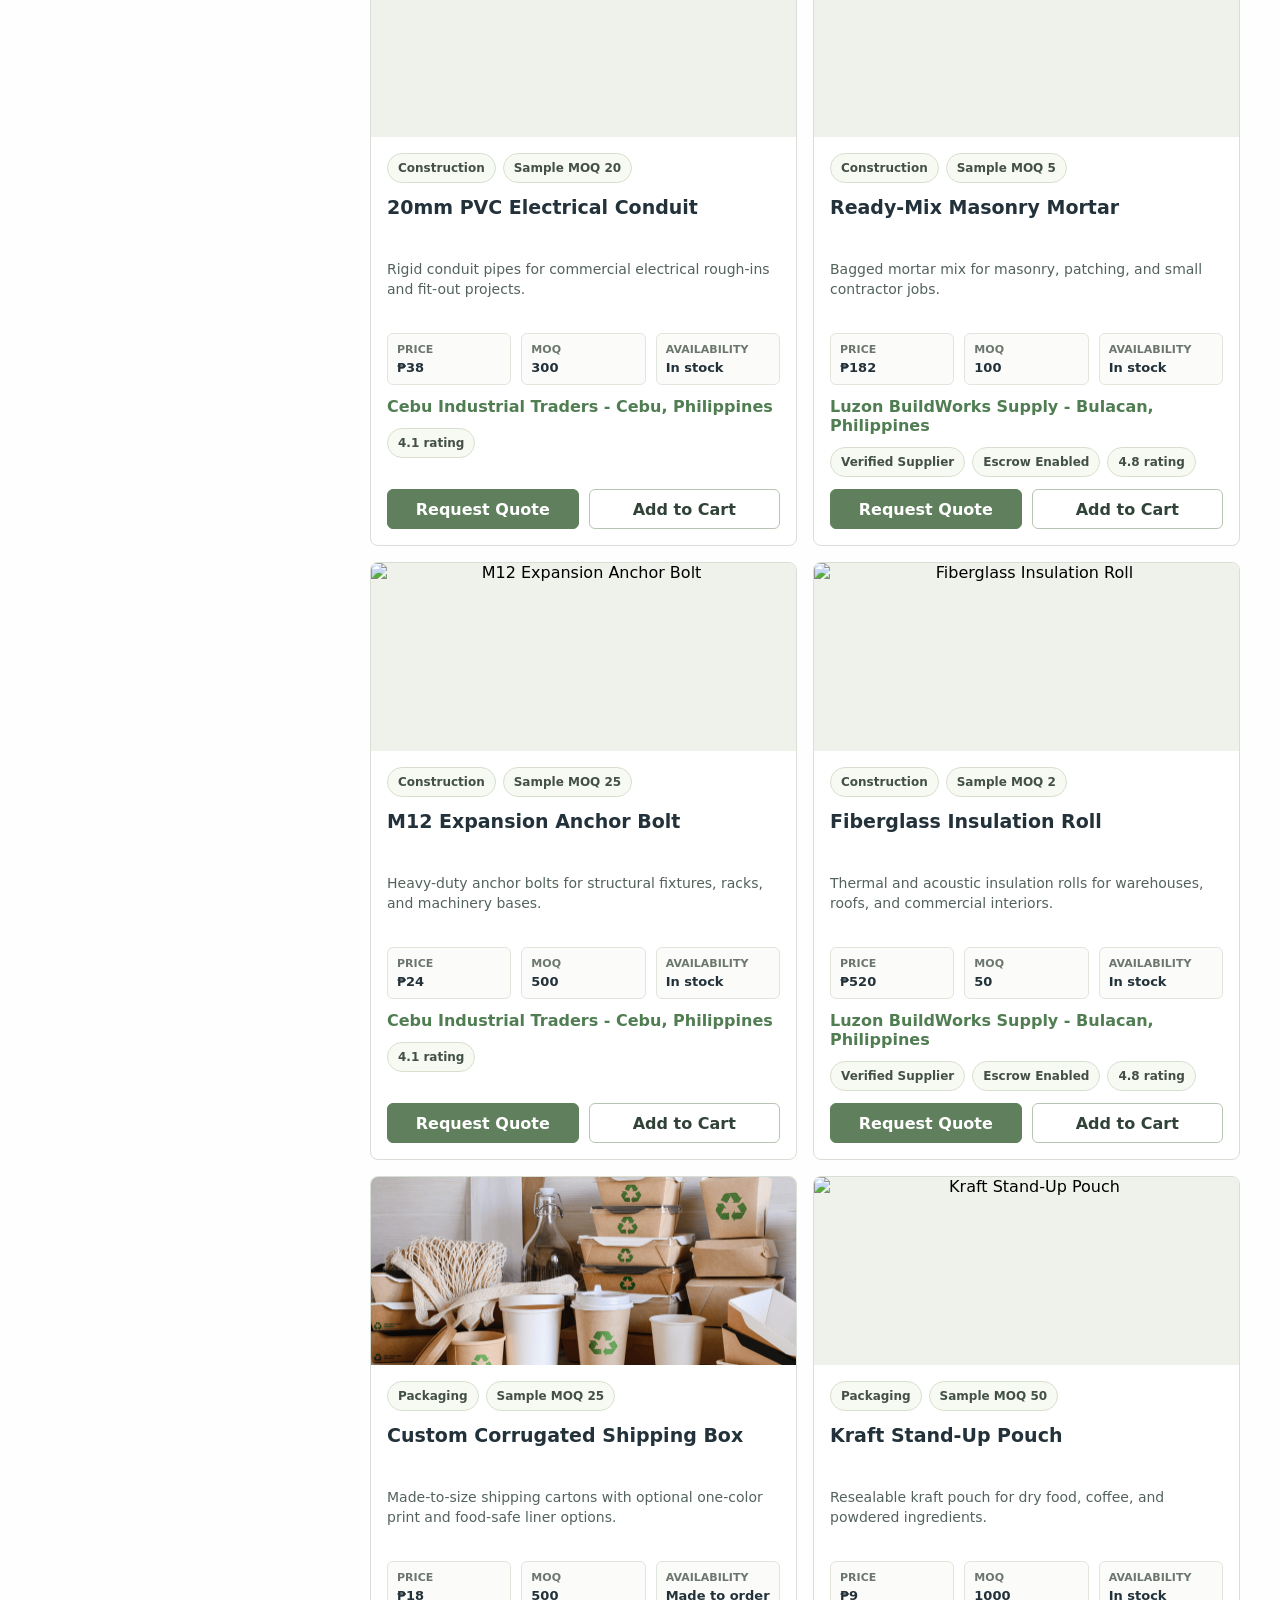
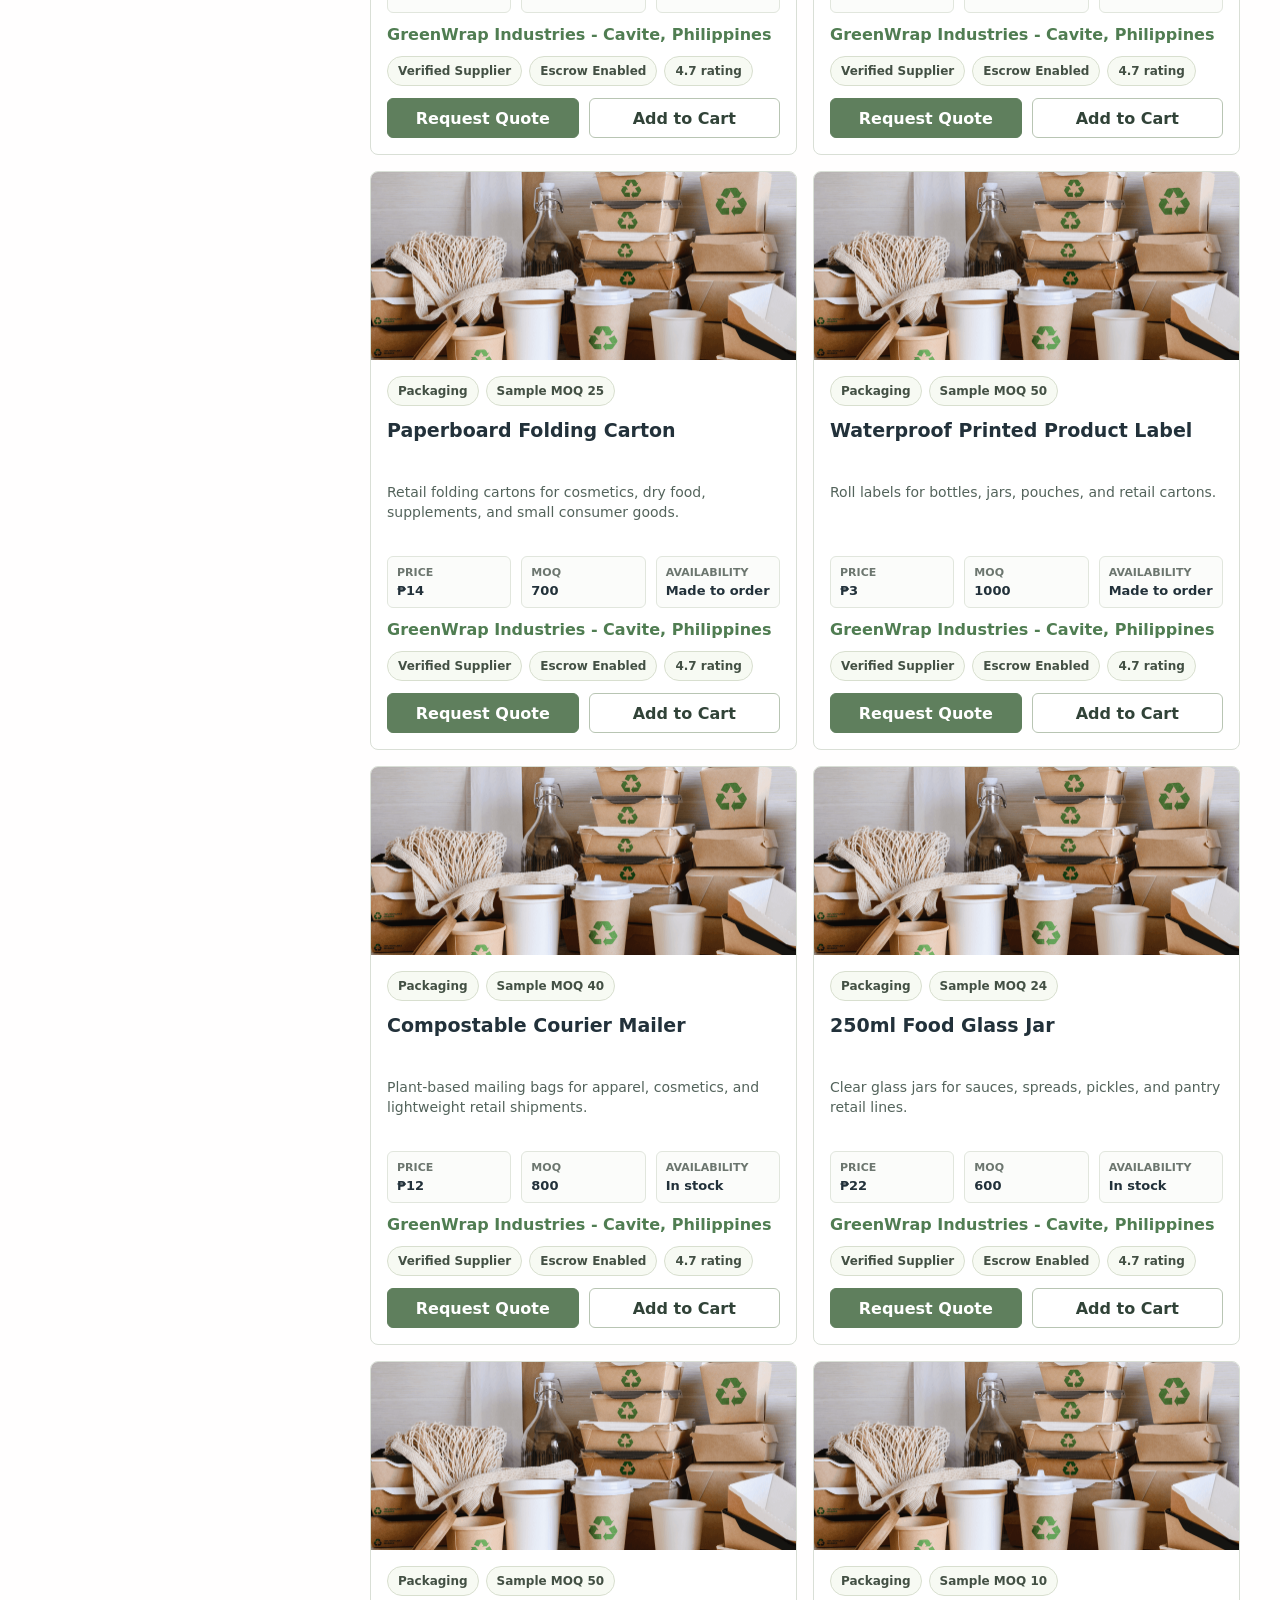
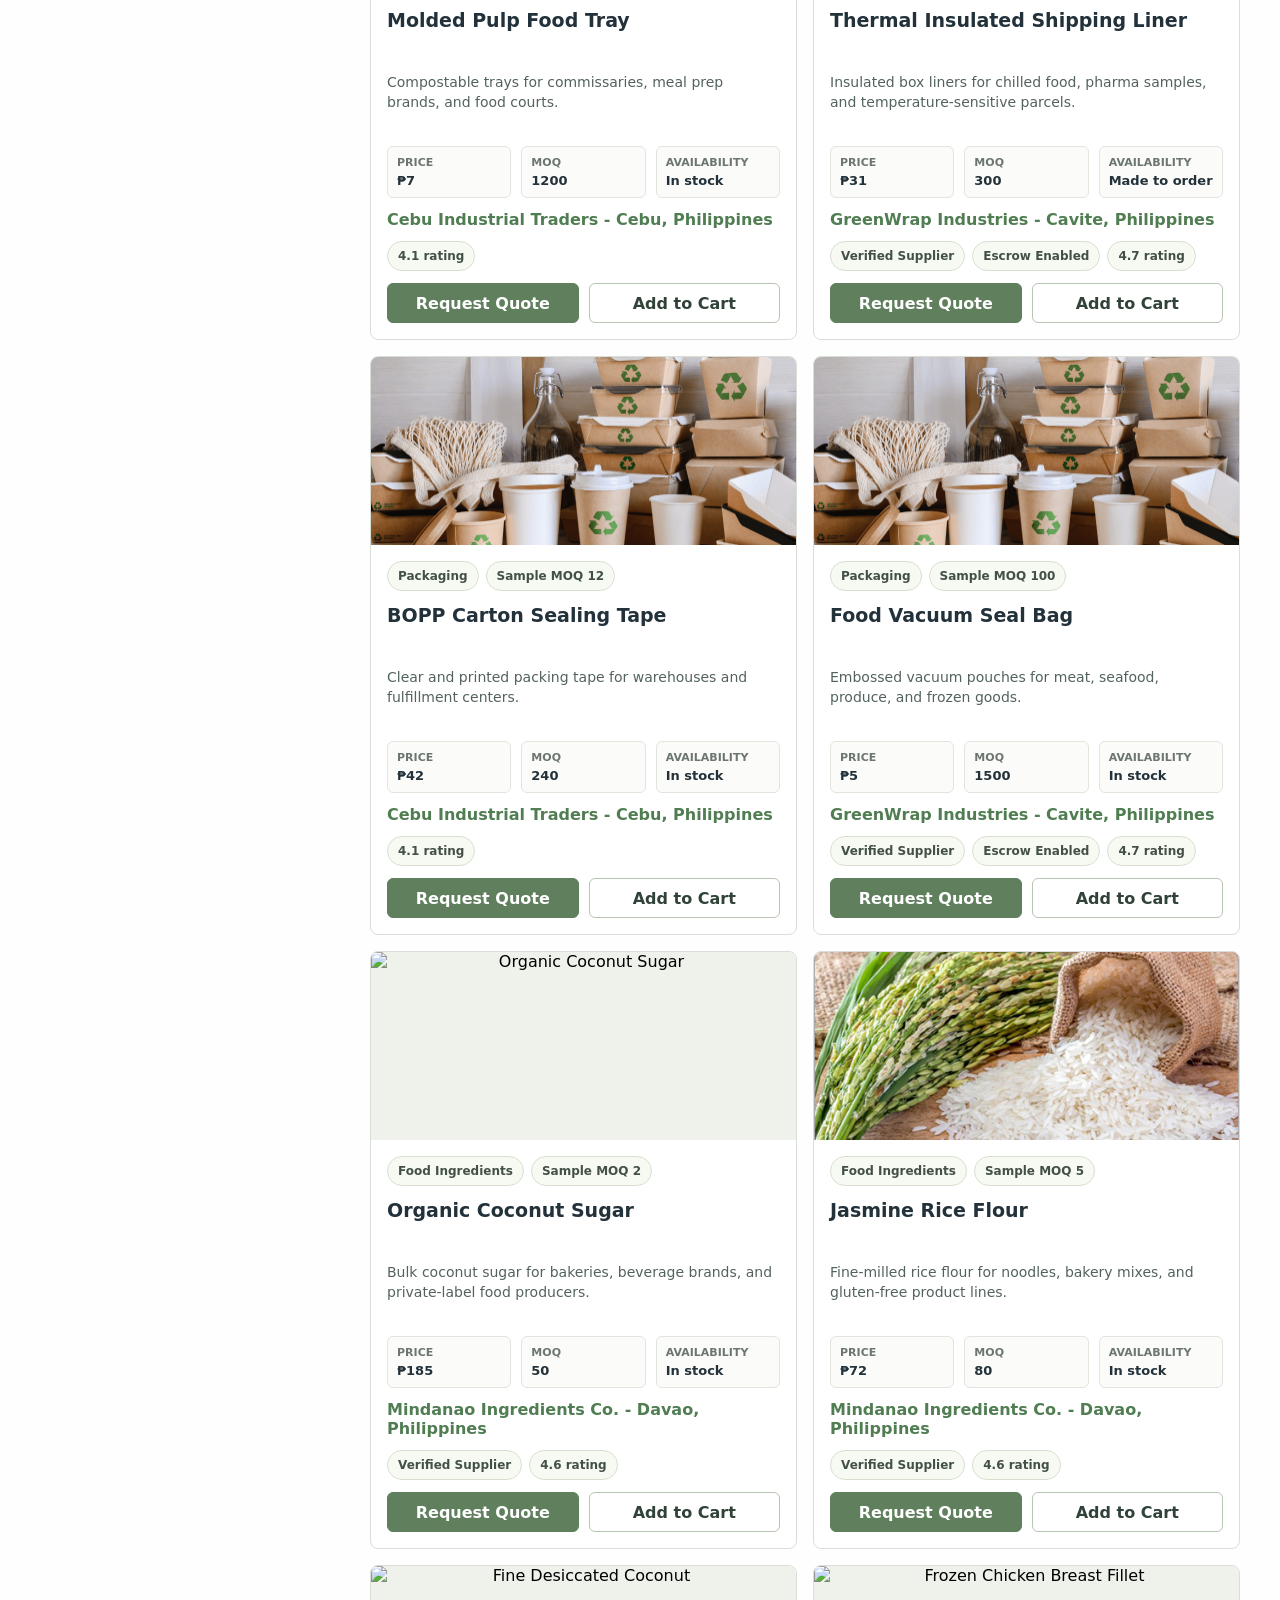
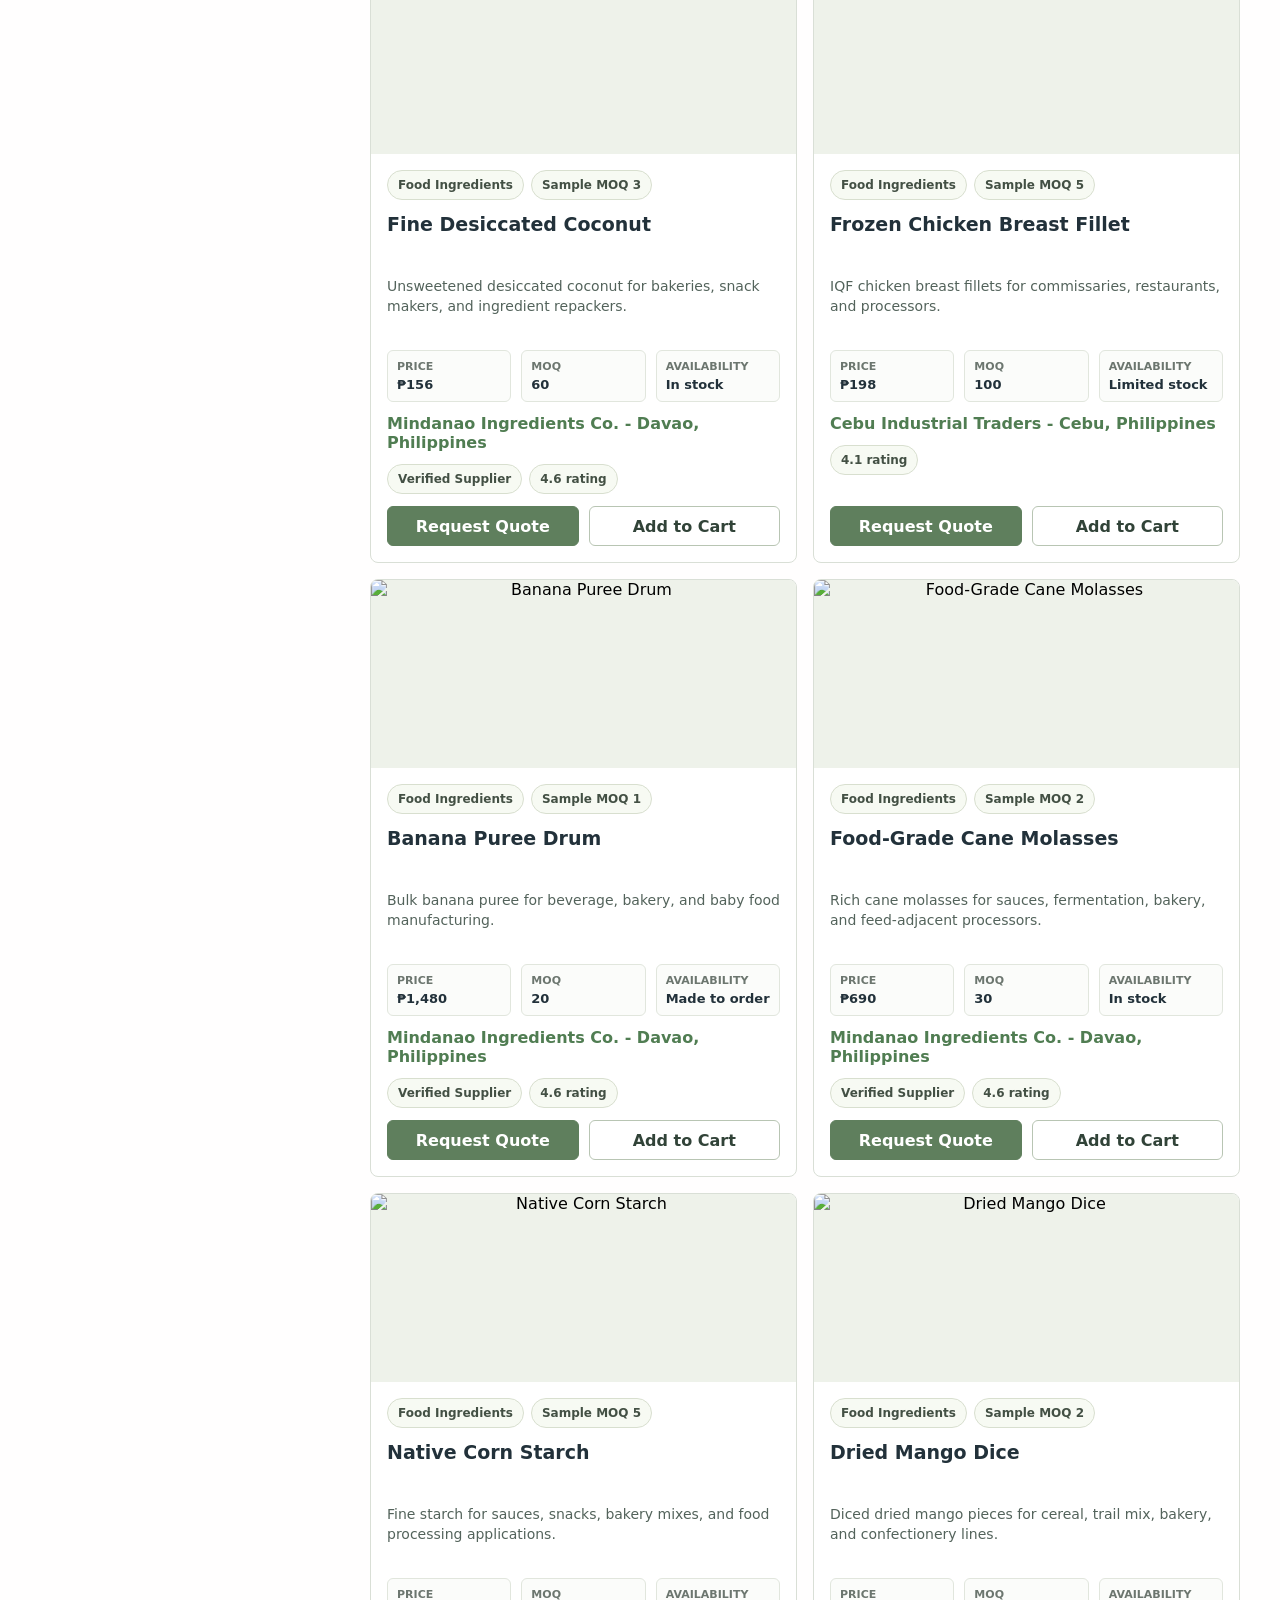
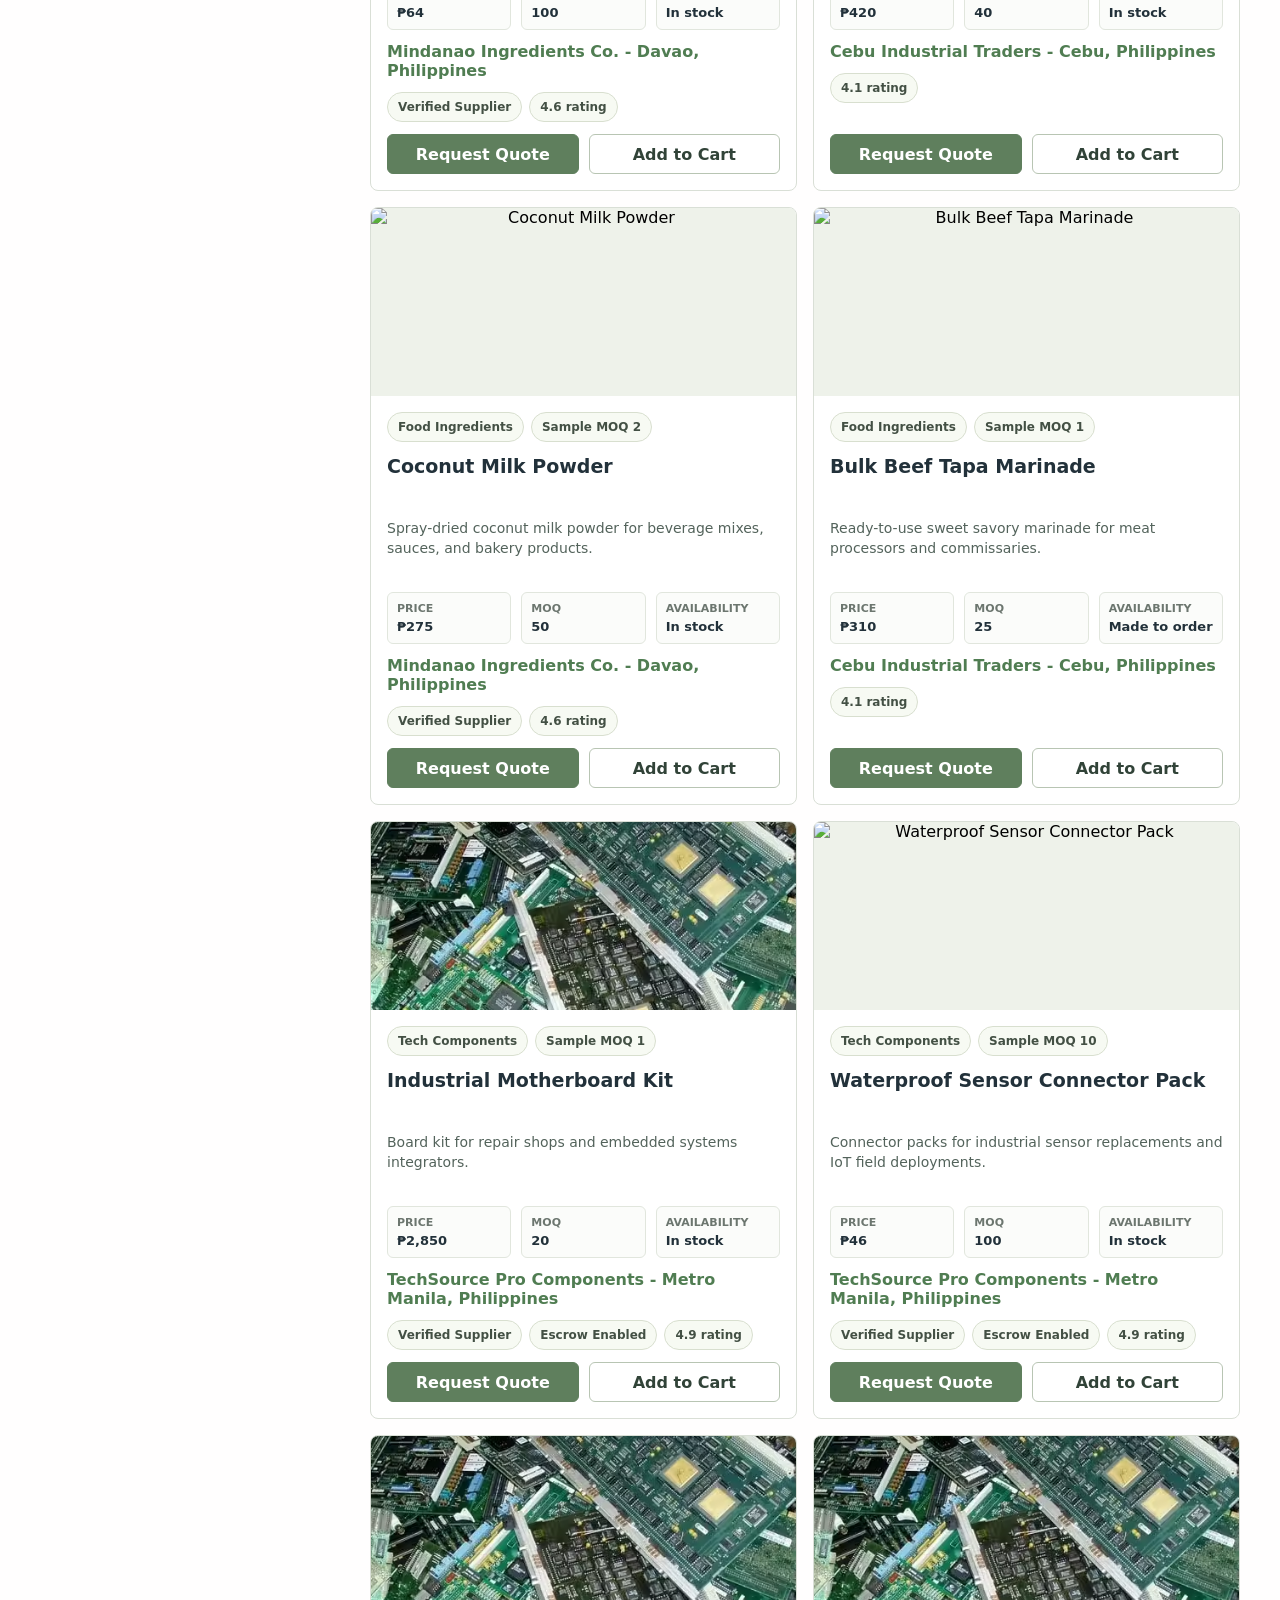
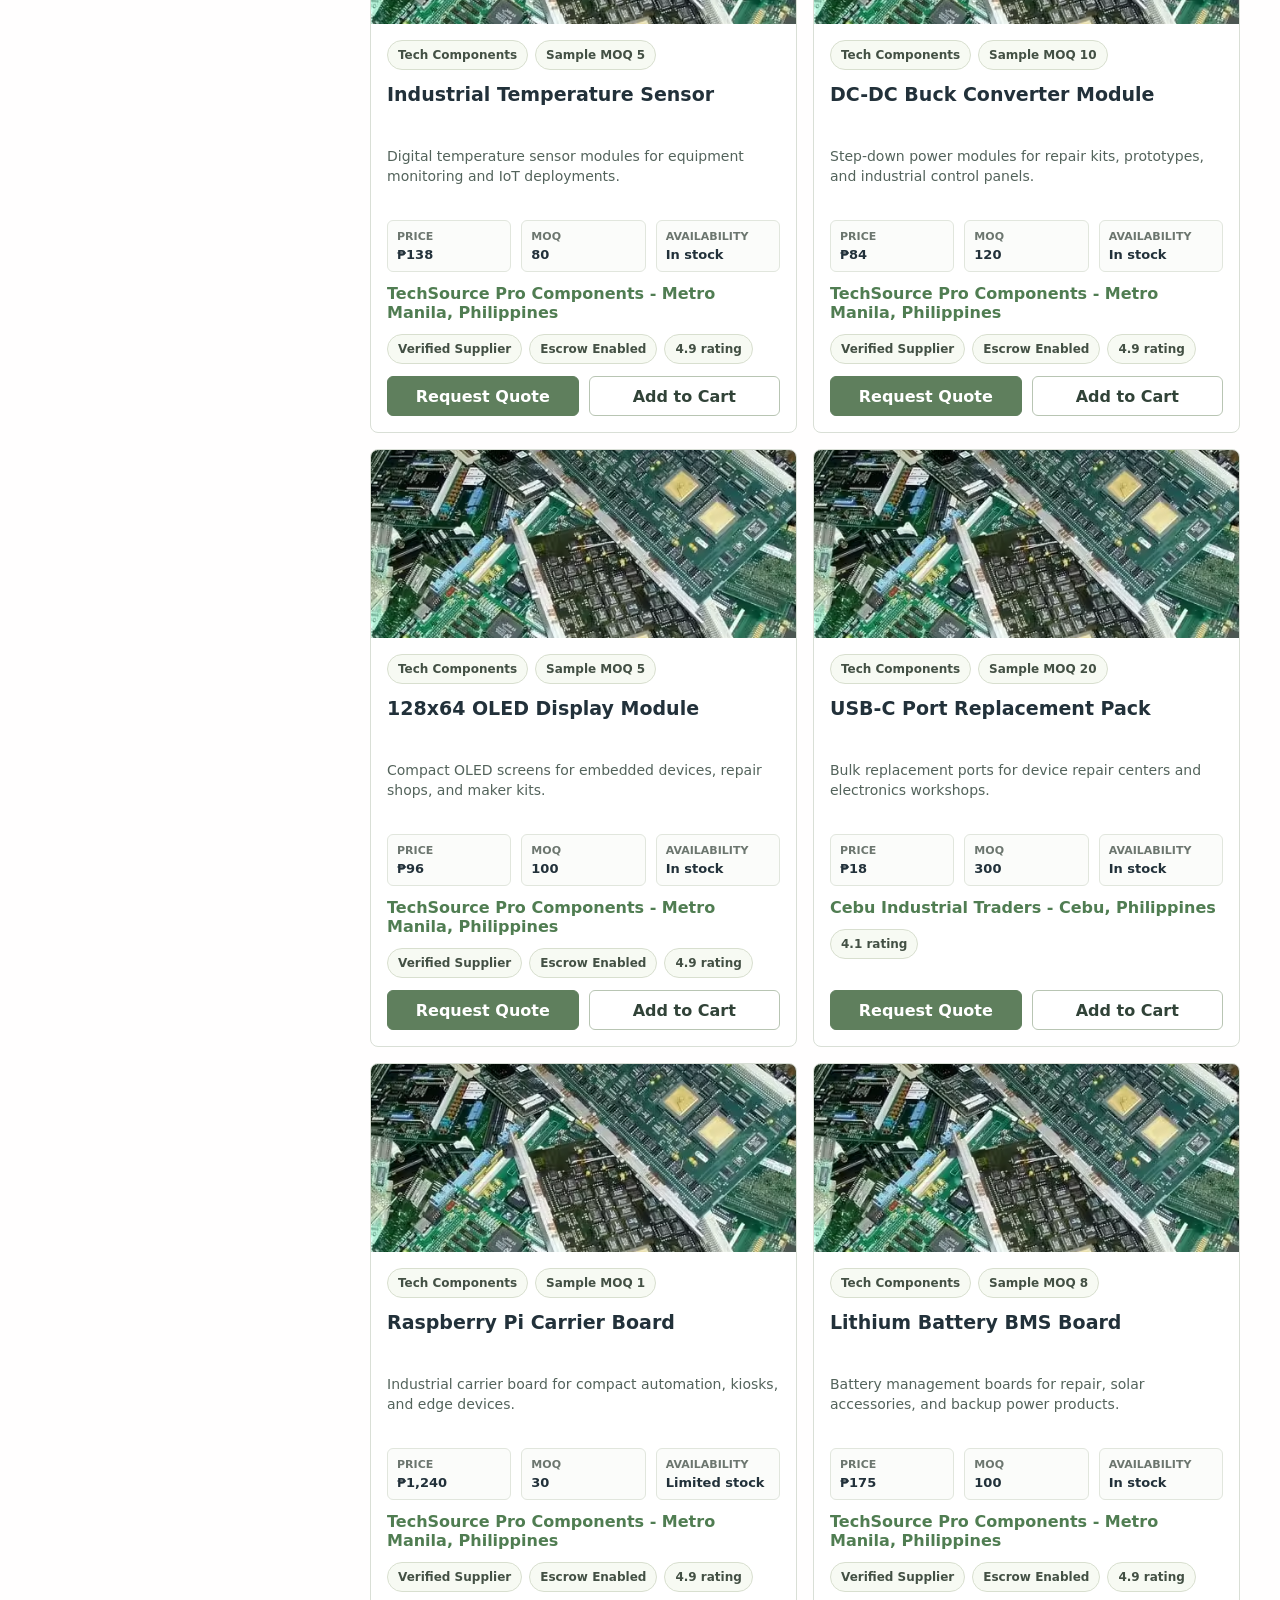
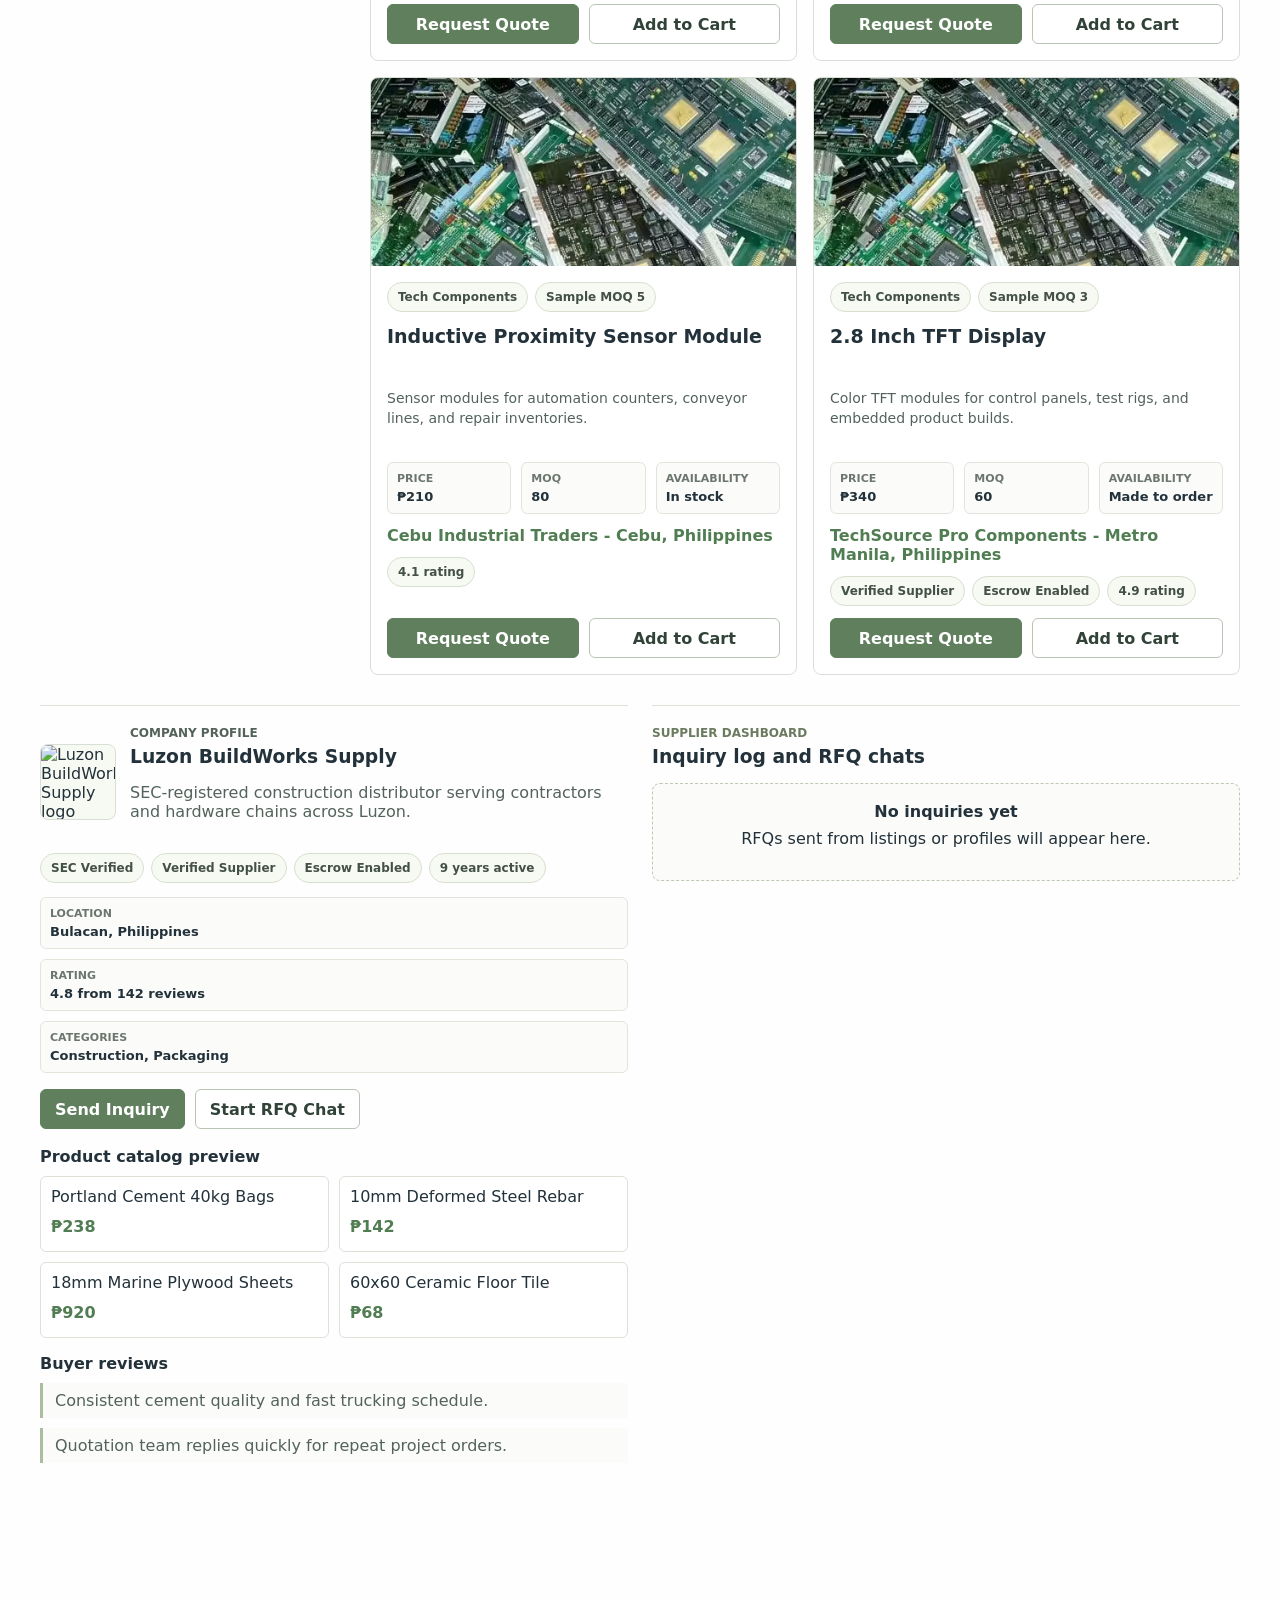
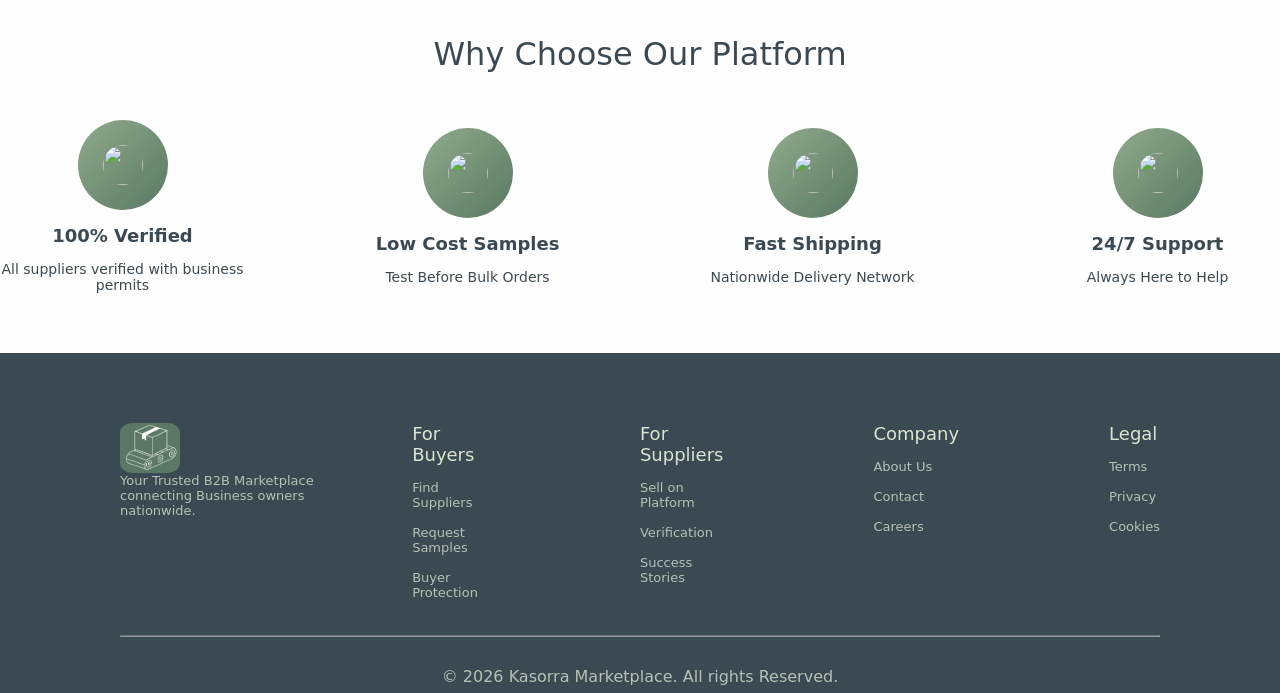
==== commit cbd13d63: "added functionality to search, listings, profiles, etc." ====
--- a/index.html
+++ b/index.html
@@ -49,29 +49,21 @@
         <hr class="divider-line">
 
         <div class="nav-container">
-            <a href="" class="nav-all">
+            <a href="index.html" class="nav-all">
                 <img src="images/lines2.png" class="nav-icon">
-                All Categories
+                Home
             </a>
 
-            <a href="" class="nav-header">
-                Top Suppliers
+            <a href="index.html#marketplace-app" class="nav-header">
+                Categories
             </a>
 
-            <a href="" class="nav-header">
-                New Arrivals
+            <a href="index.html?supplier=techsource-pro#supplierProfile" class="nav-header">
+                Company Profile
             </a>
 
-            <a href="" class="nav-header">
-                Flash Deals
-            </a>
-
-            <a href="" class="nav-header">
-                Verified Only
-            </a>
-
-            <a href="" class="nav-header">
-                Sample Center
+            <a href="index.html#contact" class="nav-header">
+                Contact
             </a>
         </div>
     </section>
@@ -901,7 +893,7 @@
         </div>
     </section>
 
-    <section class="footer-section">
+    <section class="footer-section" id="contact">
         <div class="footer-container-1">
             <div class="kasorra-part">
                 <img src="images/logo1.png" class="logo"> <!--LOGO GOES HEREEEEEE-->
--- a/style.css
+++ b/style.css
@@ -1483,6 +1483,24 @@
     color: #22313a;
 }
 
+.product-card h2 {
+    min-height: 52px;
+    margin: 0;
+    font-size: 19px;
+    line-height: 1.35;
+}
+
+.product-card h2 a,
+.cart-item h2 a {
+    color: #22313a;
+    text-decoration: none;
+}
+
+.product-card h2 a:hover,
+.cart-item h2 a:hover {
+    color: #507d52;
+}
+
 .product-card p {
     min-height: 62px;
     margin: 0;
@@ -1832,6 +1850,218 @@
     box-shadow: 0 12px 28px rgba(0, 0, 0, 0.22);
 }
 
+.error_container {
+    max-width: 300px;
+    border: 1px solid #d59595;
+    border-radius: 8px;
+    padding: 10px 12px;
+    background-color: #fff4f4;
+    color: #8d2626;
+    font-family: system-ui, -apple-system, BlinkMacSystemFont, "Segoe UI", sans-serif;
+    font-size: 13px;
+}
+
+.submit_button:disabled {
+    cursor: wait;
+    opacity: 0.72;
+}
+
+.utility-header {
+    display: flex;
+    align-items: center;
+    justify-content: space-between;
+    gap: 24px;
+    border-bottom: 1px solid #dce2d7;
+    padding: 18px 7vw;
+    background-color: #ffffff;
+}
+
+.utility-nav {
+    display: flex;
+    flex-wrap: wrap;
+    gap: 18px;
+}
+
+.utility-nav a {
+    color: #22313a;
+    font: 700 14px system-ui, -apple-system, BlinkMacSystemFont, "Segoe UI", sans-serif;
+    text-decoration: none;
+}
+
+.utility-nav a:hover {
+    color: #507d52;
+}
+
+.cart-page,
+.results-page,
+.dashboard-page,
+.checkout-page {
+    max-width: 1180px;
+    margin: 36px auto;
+    padding: 0 24px;
+    color: #22313a;
+    font-family: system-ui, -apple-system, BlinkMacSystemFont, "Segoe UI", sans-serif;
+}
+
+.cart-layout,
+.checkout-grid,
+.dashboard-grid {
+    display: grid;
+    gap: 20px;
+}
+
+.cart-layout {
+    grid-template-columns: minmax(0, 1fr) 320px;
+    align-items: start;
+}
+
+.cart-list {
+    display: grid;
+    gap: 16px;
+}
+
+.cart-item {
+    display: grid;
+    grid-template-columns: 190px minmax(0, 1fr);
+    gap: 18px;
+    border: 1px solid #d9dfd6;
+    border-radius: 8px;
+    padding: 14px;
+    background-color: #ffffff;
+}
+
+.cart-item > img {
+    width: 100%;
+    height: 160px;
+    object-fit: cover;
+    border-radius: 8px;
+    background-color: #eef2ea;
+}
+
+.cart-item-body {
+    display: grid;
+    gap: 14px;
+}
+
+.cart-item h2 {
+    margin: 0 0 8px 0;
+    font-size: 20px;
+}
+
+.cart-item p {
+    margin: 0 0 8px 0;
+    color: #53635b;
+}
+
+.cart-controls {
+    display: grid;
+    grid-template-columns: 44px 88px 44px auto;
+    gap: 8px;
+    align-items: center;
+}
+
+.cart-controls input {
+    width: 100%;
+    min-height: 40px;
+    box-sizing: border-box;
+    border: 1px solid #cdd5ca;
+    border-radius: 6px;
+    padding: 8px;
+    text-align: center;
+}
+
+.cart-summary {
+    position: sticky;
+    top: 24px;
+    border: 1px solid #d9dfd6;
+    border-radius: 8px;
+    padding: 18px;
+    background-color: #ffffff;
+}
+
+.cart-summary h2,
+.dashboard-card h2 {
+    margin-top: 0;
+}
+
+.checkout-button,
+.dashboard-card a {
+    display: inline-flex;
+    align-items: center;
+    justify-content: center;
+    text-decoration: none;
+}
+
+.cart-note {
+    color: #53635b;
+    font-size: 13px;
+}
+
+.dashboard-hero {
+    border-bottom: 1px solid #dce2d7;
+    margin-bottom: 24px;
+    padding-bottom: 22px;
+}
+
+.dashboard-hero h1,
+.module-heading h1 {
+    margin: 0 0 8px 0;
+}
+
+.dashboard-hero p:not(.section-eyebrow) {
+    color: #53635b;
+}
+
+.dashboard-grid,
+.checkout-grid {
+    grid-template-columns: repeat(3, minmax(0, 1fr));
+}
+
+.checkout-grid {
+    grid-template-columns: repeat(2, minmax(0, 1fr));
+}
+
+.dashboard-card {
+    display: grid;
+    align-content: start;
+    gap: 12px;
+    border: 1px solid #d9dfd6;
+    border-radius: 8px;
+    padding: 18px;
+    background-color: #ffffff;
+}
+
+.dashboard-card p {
+    margin: 0;
+    color: #53635b;
+}
+
+.checkout-total {
+    display: block;
+    margin: 10px 0;
+    color: #507d52;
+    font-size: 28px;
+}
+
+.results-search {
+    display: flex;
+    gap: 10px;
+    align-items: center;
+}
+
+.results-search input {
+    width: min(380px, 45vw);
+    min-height: 42px;
+    border: 1px solid #cdd5ca;
+    border-radius: 6px;
+    padding: 9px 10px;
+    font: inherit;
+}
+
+.result-list .product-card {
+    min-height: 520px;
+}
+
 @media (max-width: 1100px) {
     .search-container,
     .nav-container,
@@ -1855,7 +2085,8 @@
     }
 
     .market-grid,
-    .profile-and-tools {
+    .profile-and-tools,
+    .cart-layout {
         flex-direction: column;
     }
 
@@ -1879,7 +2110,9 @@
     .module-heading,
     .product-actions,
     .profile-actions,
-    .range-row {
+    .range-row,
+    .utility-header,
+    .results-search {
         flex-direction: column;
         align-items: stretch;
     }
@@ -1913,8 +2146,27 @@
     .product-results,
     .mini-product-grid,
     .product-facts,
-    .product-facts.wide {
+    .product-facts.wide,
+    .cart-layout,
+    .dashboard-grid,
+    .checkout-grid {
         grid-template-columns: 1fr;
+    }
+
+    .cart-item {
+        grid-template-columns: 1fr;
+    }
+
+    .cart-controls {
+        grid-template-columns: 44px 1fr 44px;
+    }
+
+    .cart-controls .danger-action {
+        grid-column: 1 / -1;
+    }
+
+    .results-search input {
+        width: 100%;
     }
 
     .marketplace-app {
@@ -1938,4 +2190,3 @@
         grid-template-columns: 1fr;
     }
 }
-
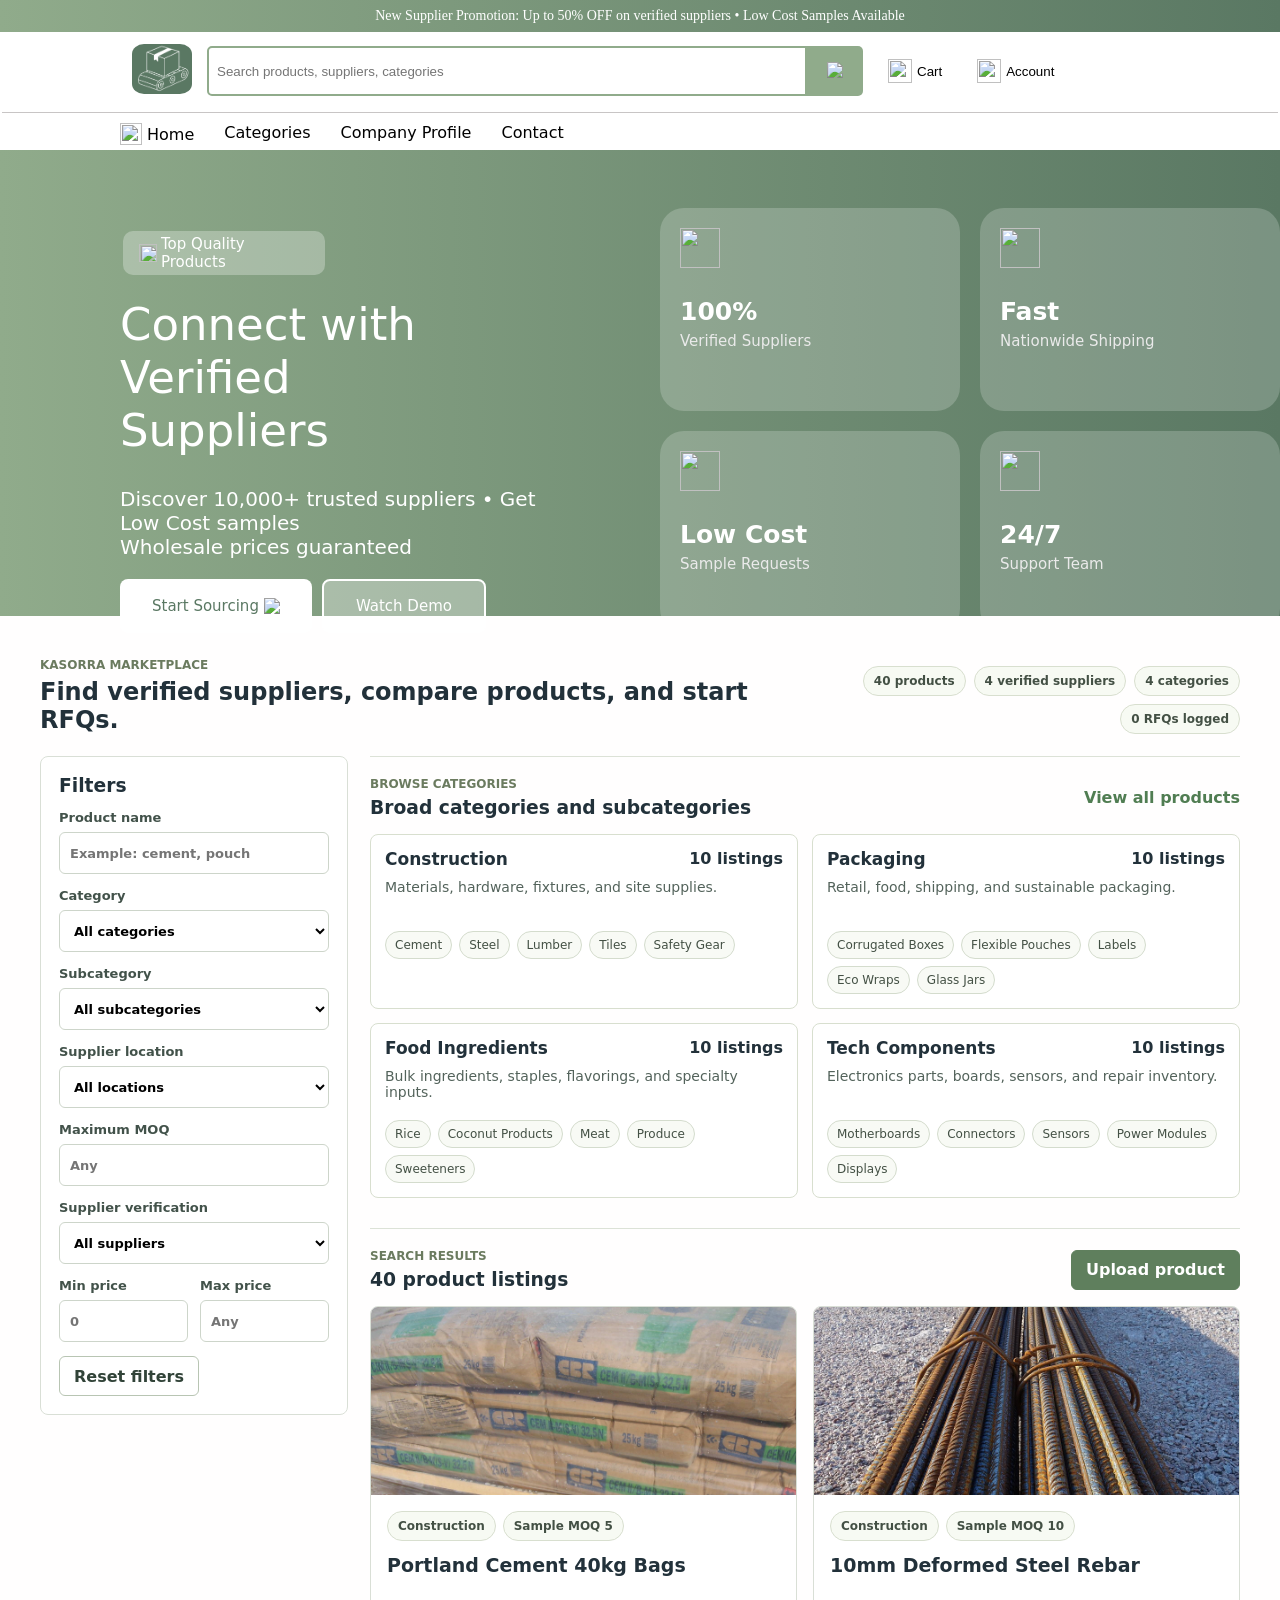
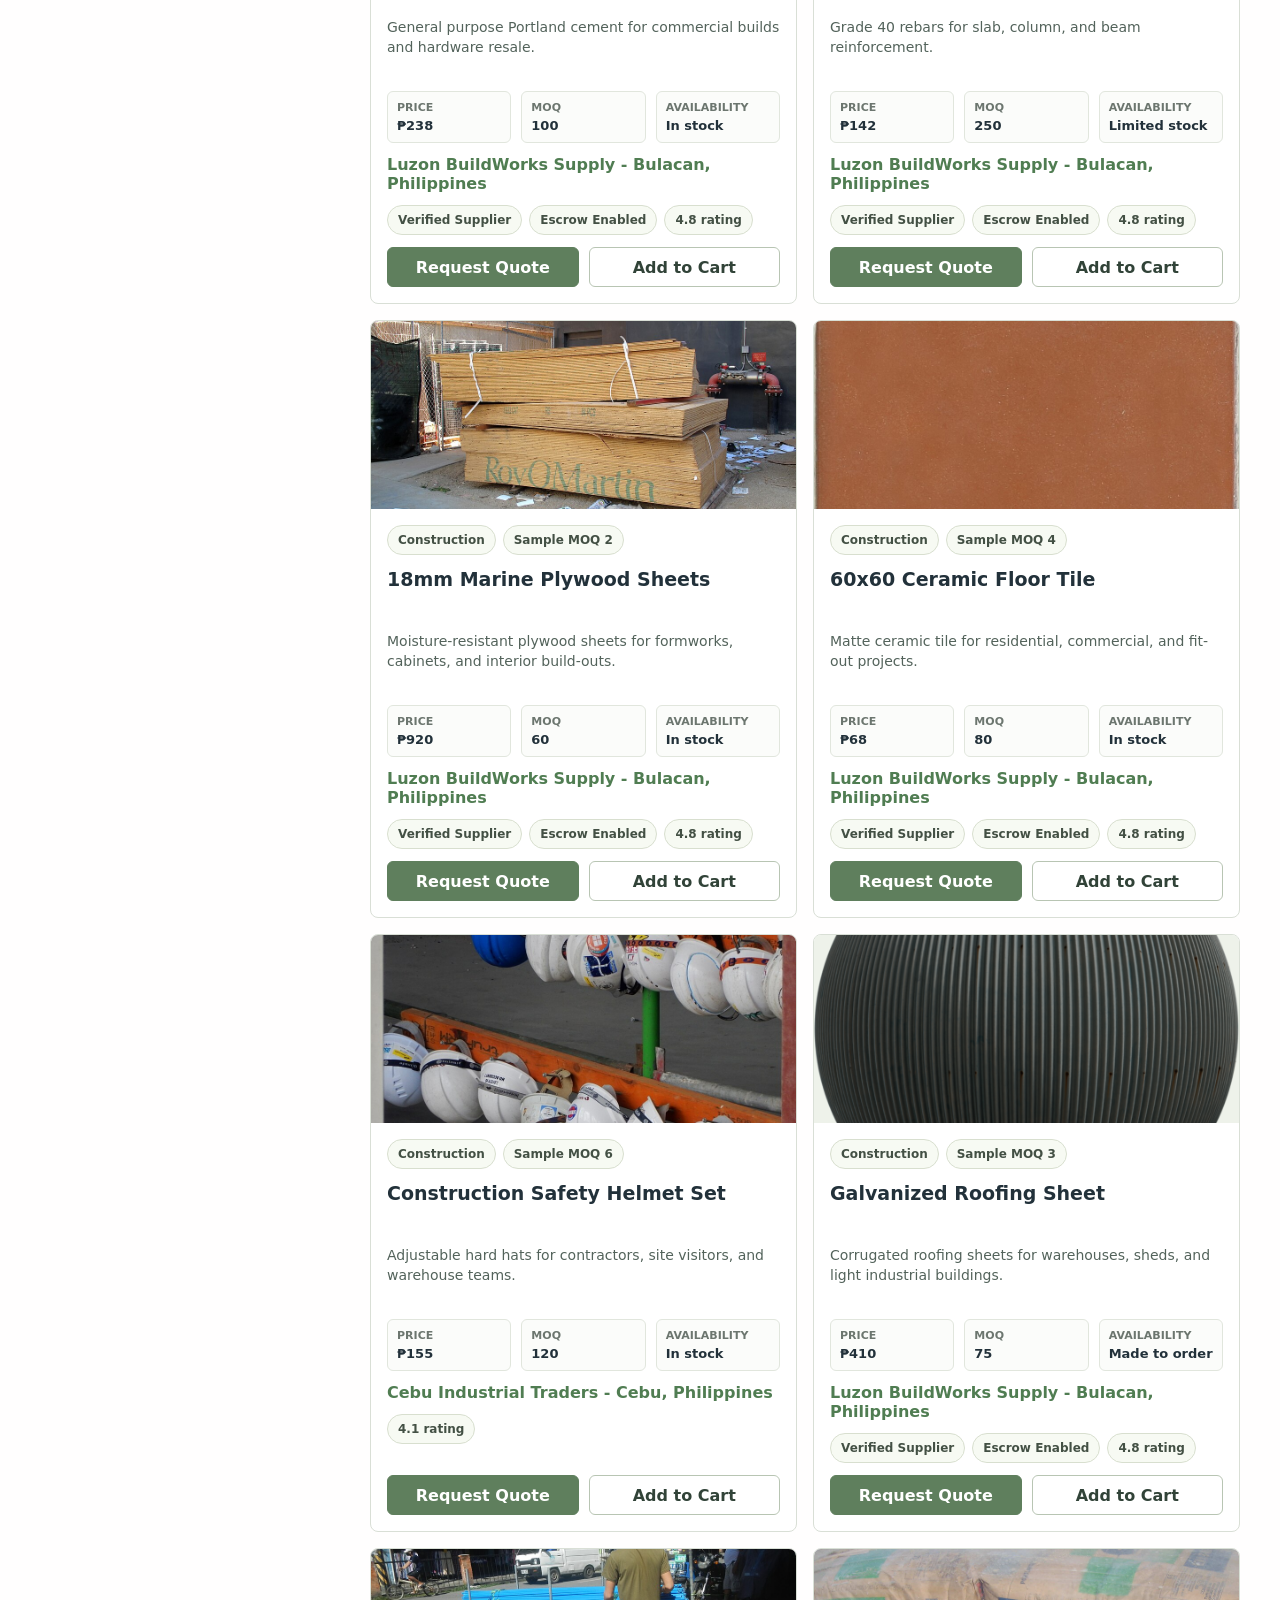
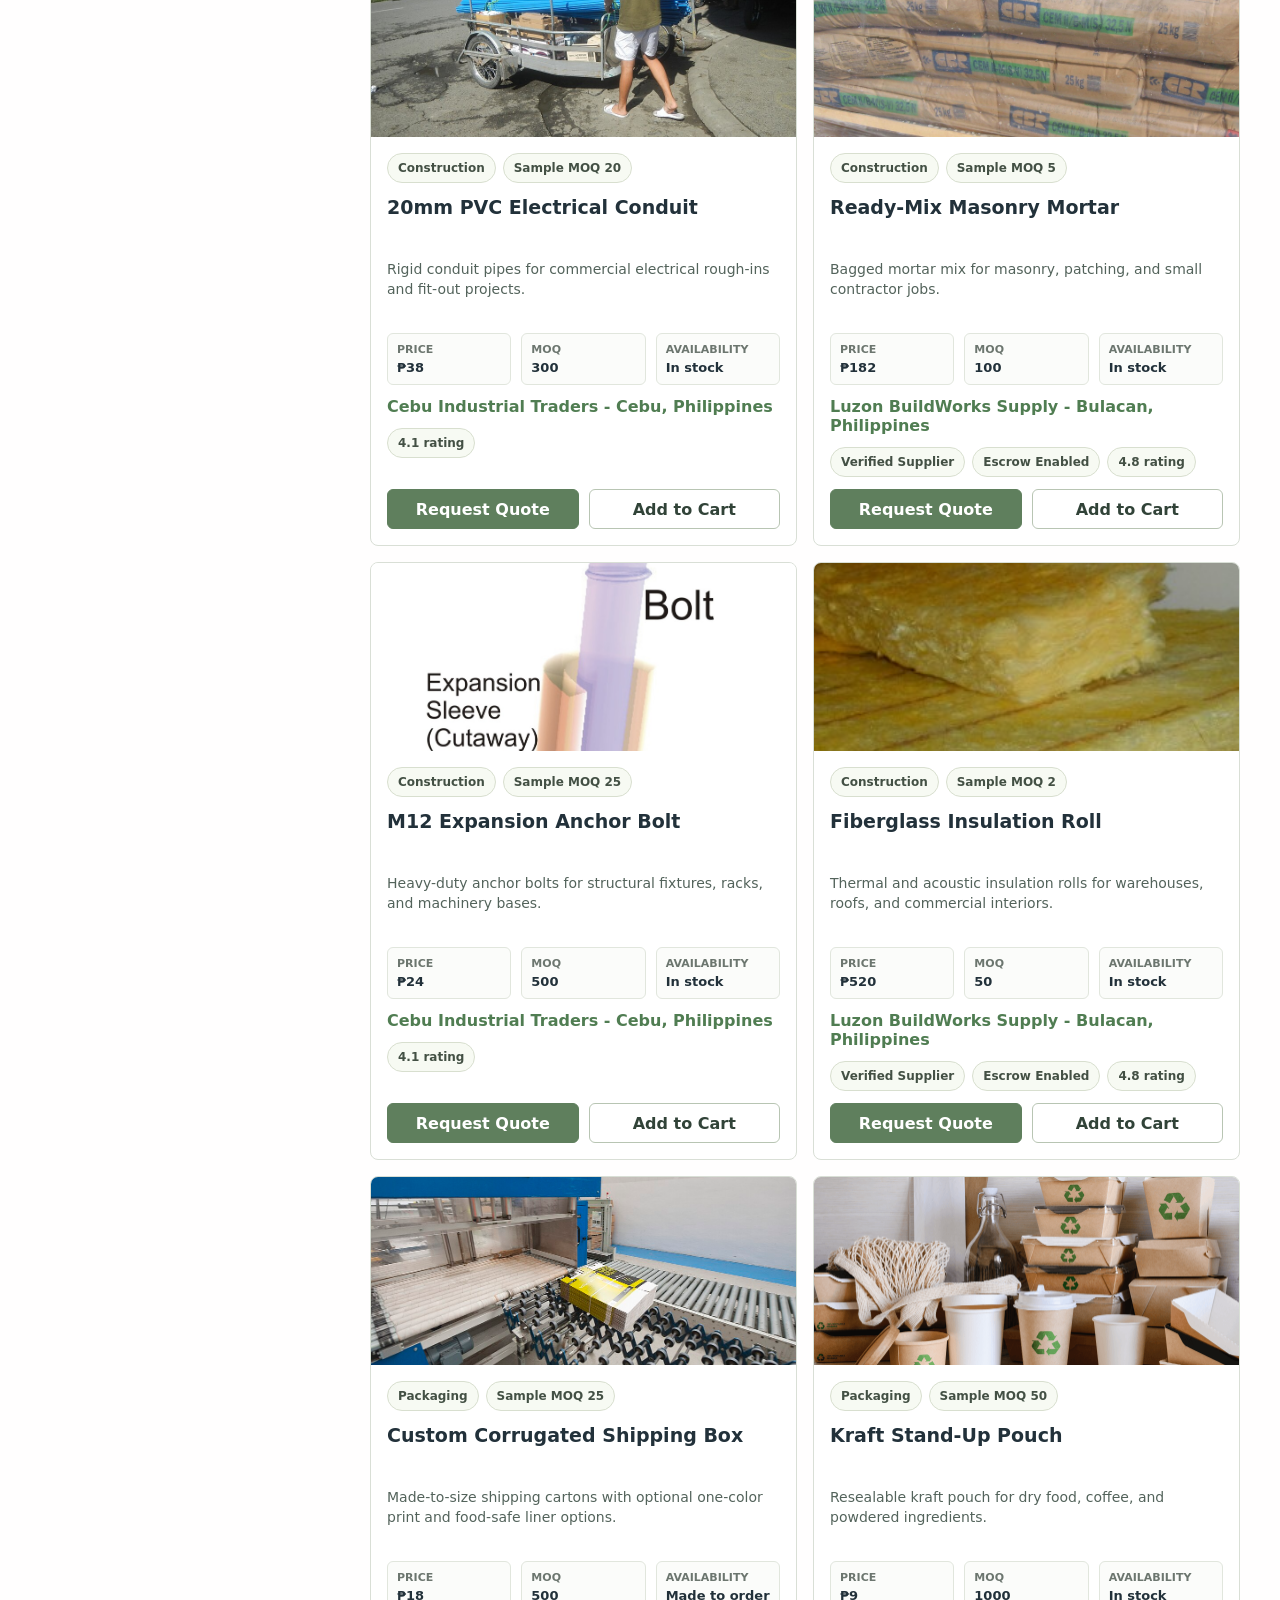
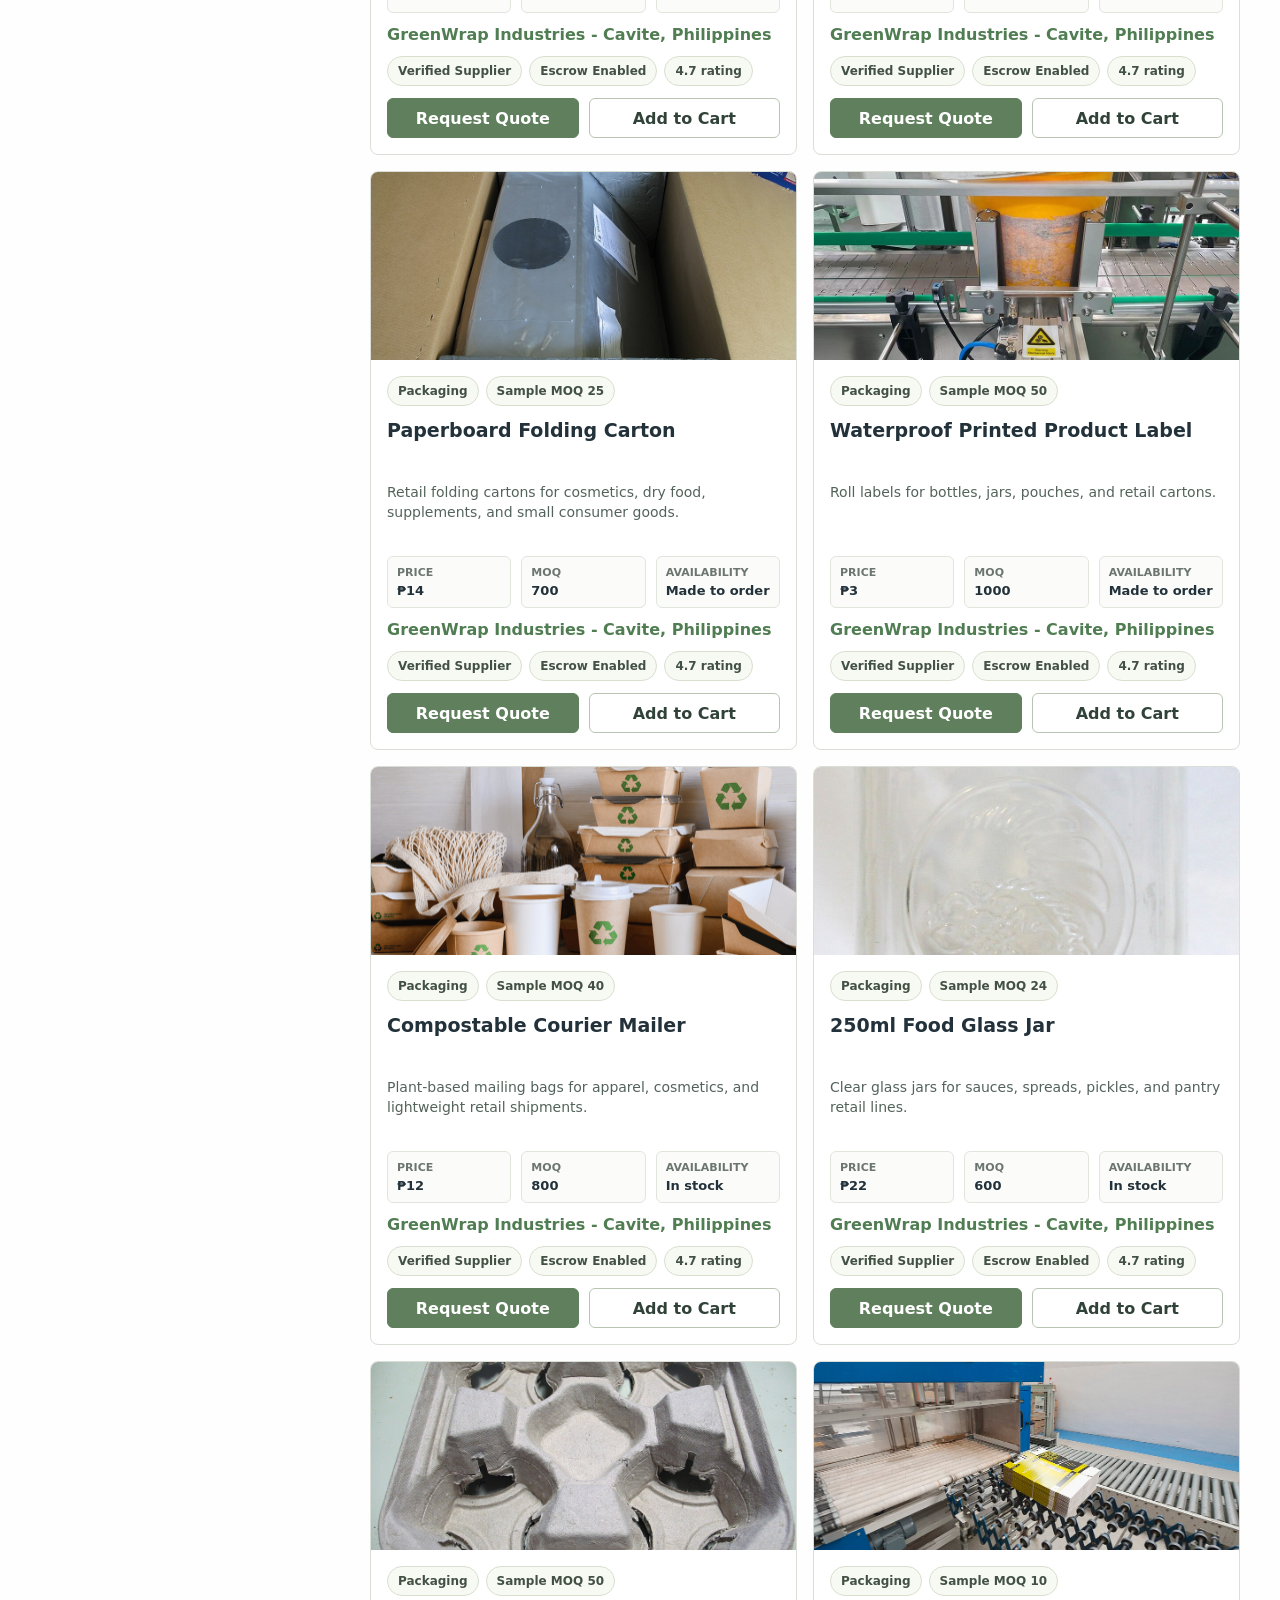
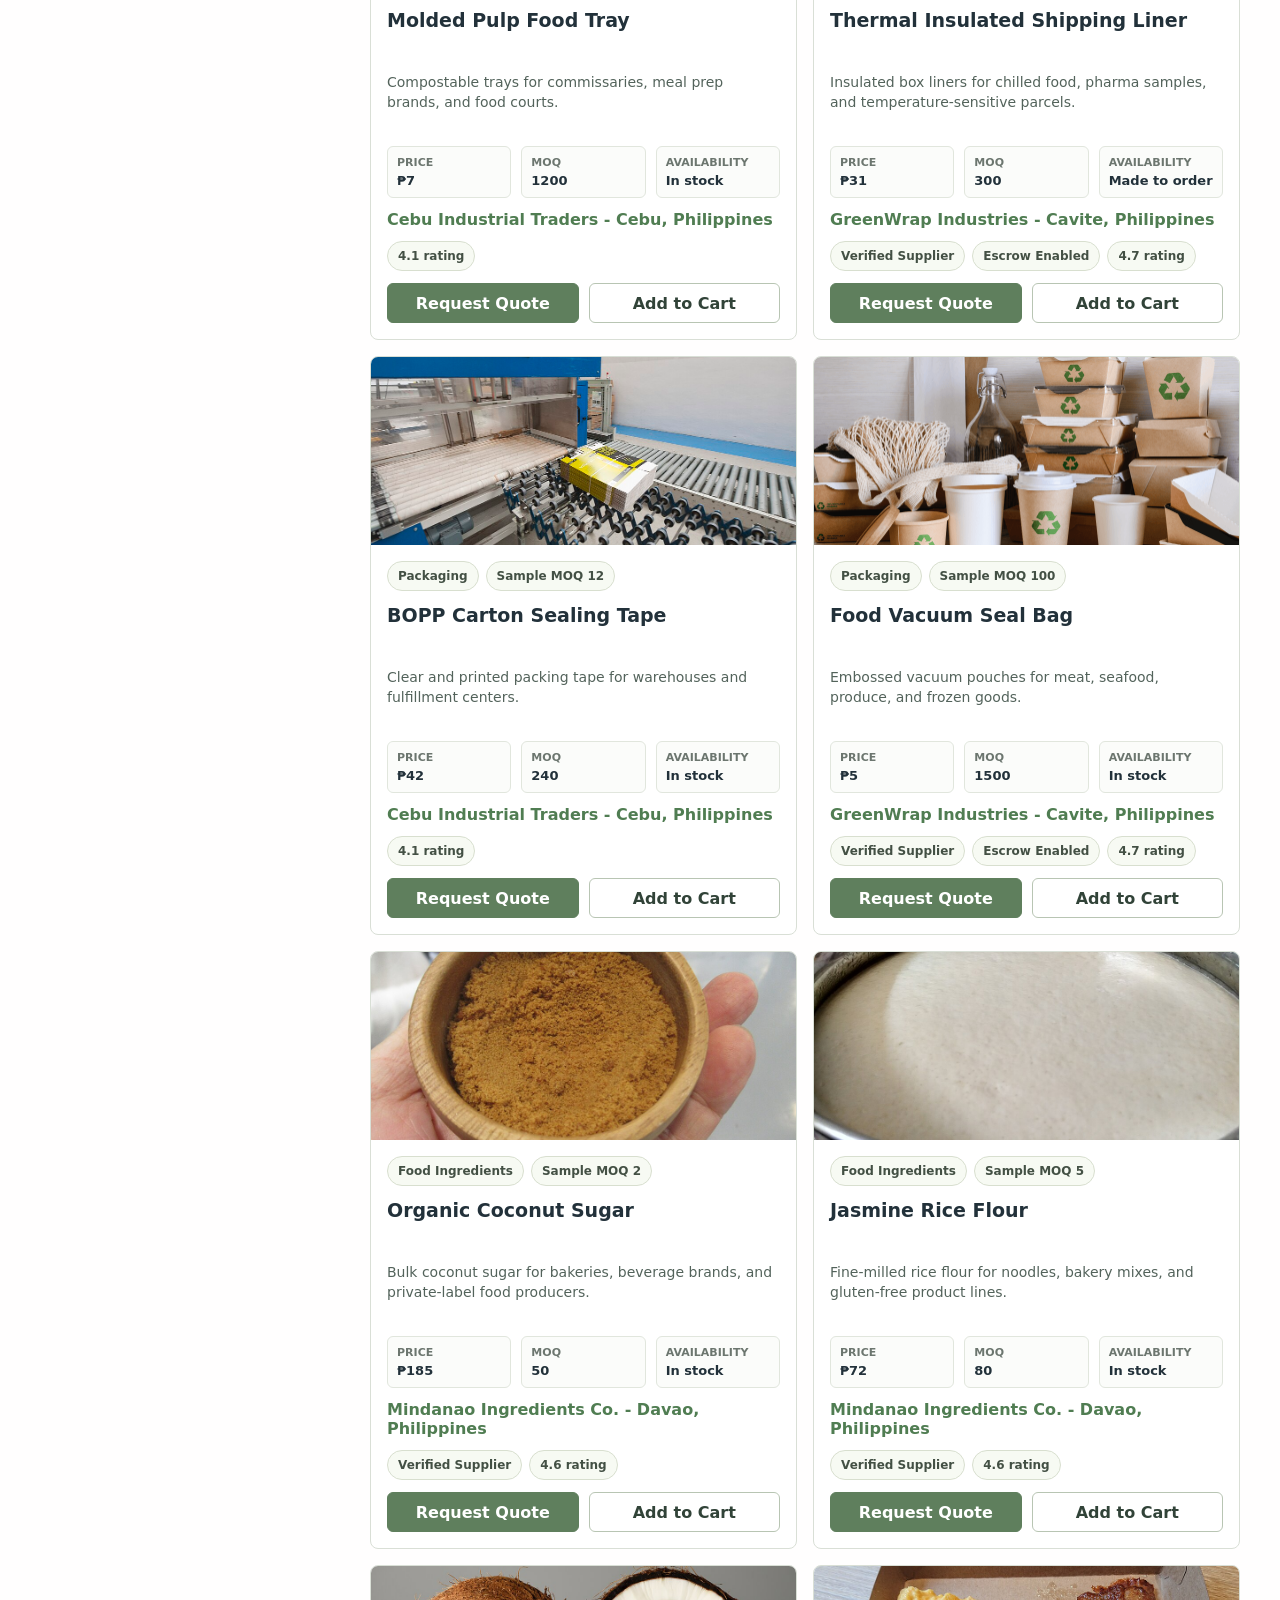
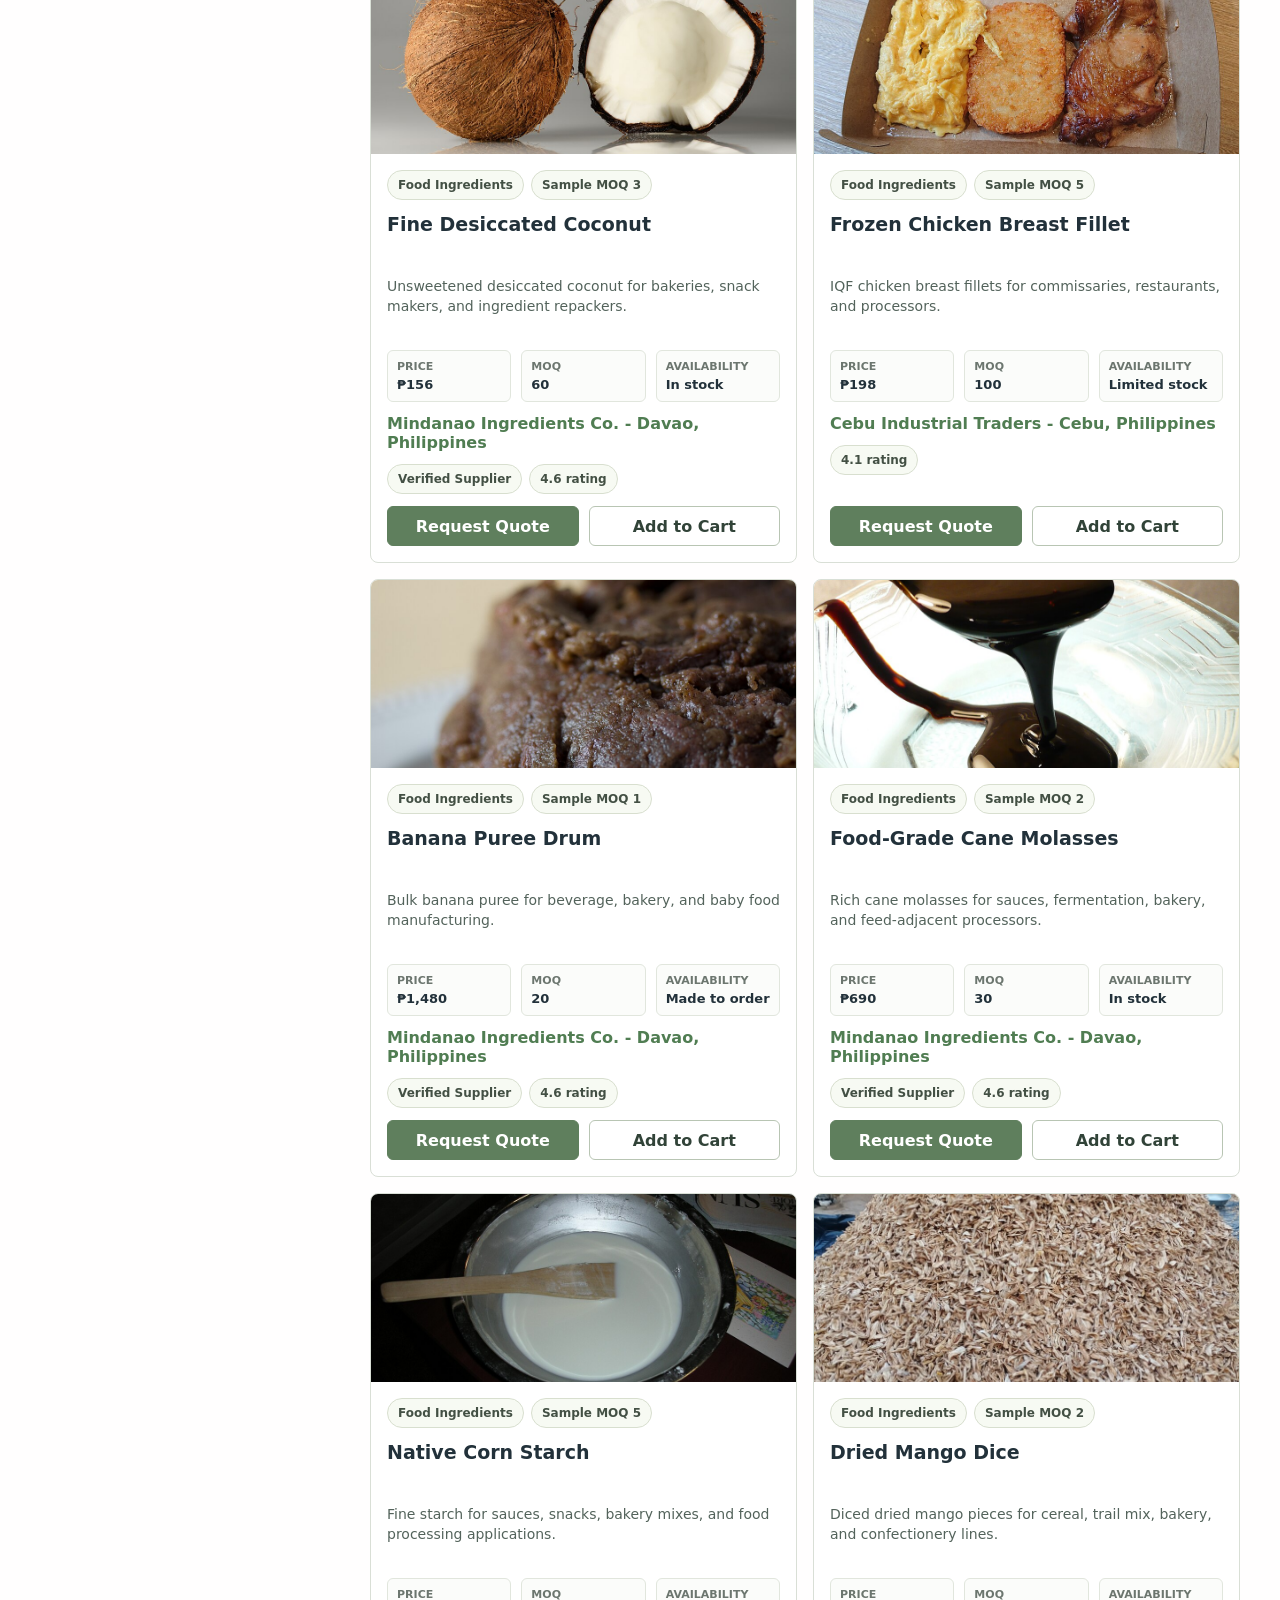
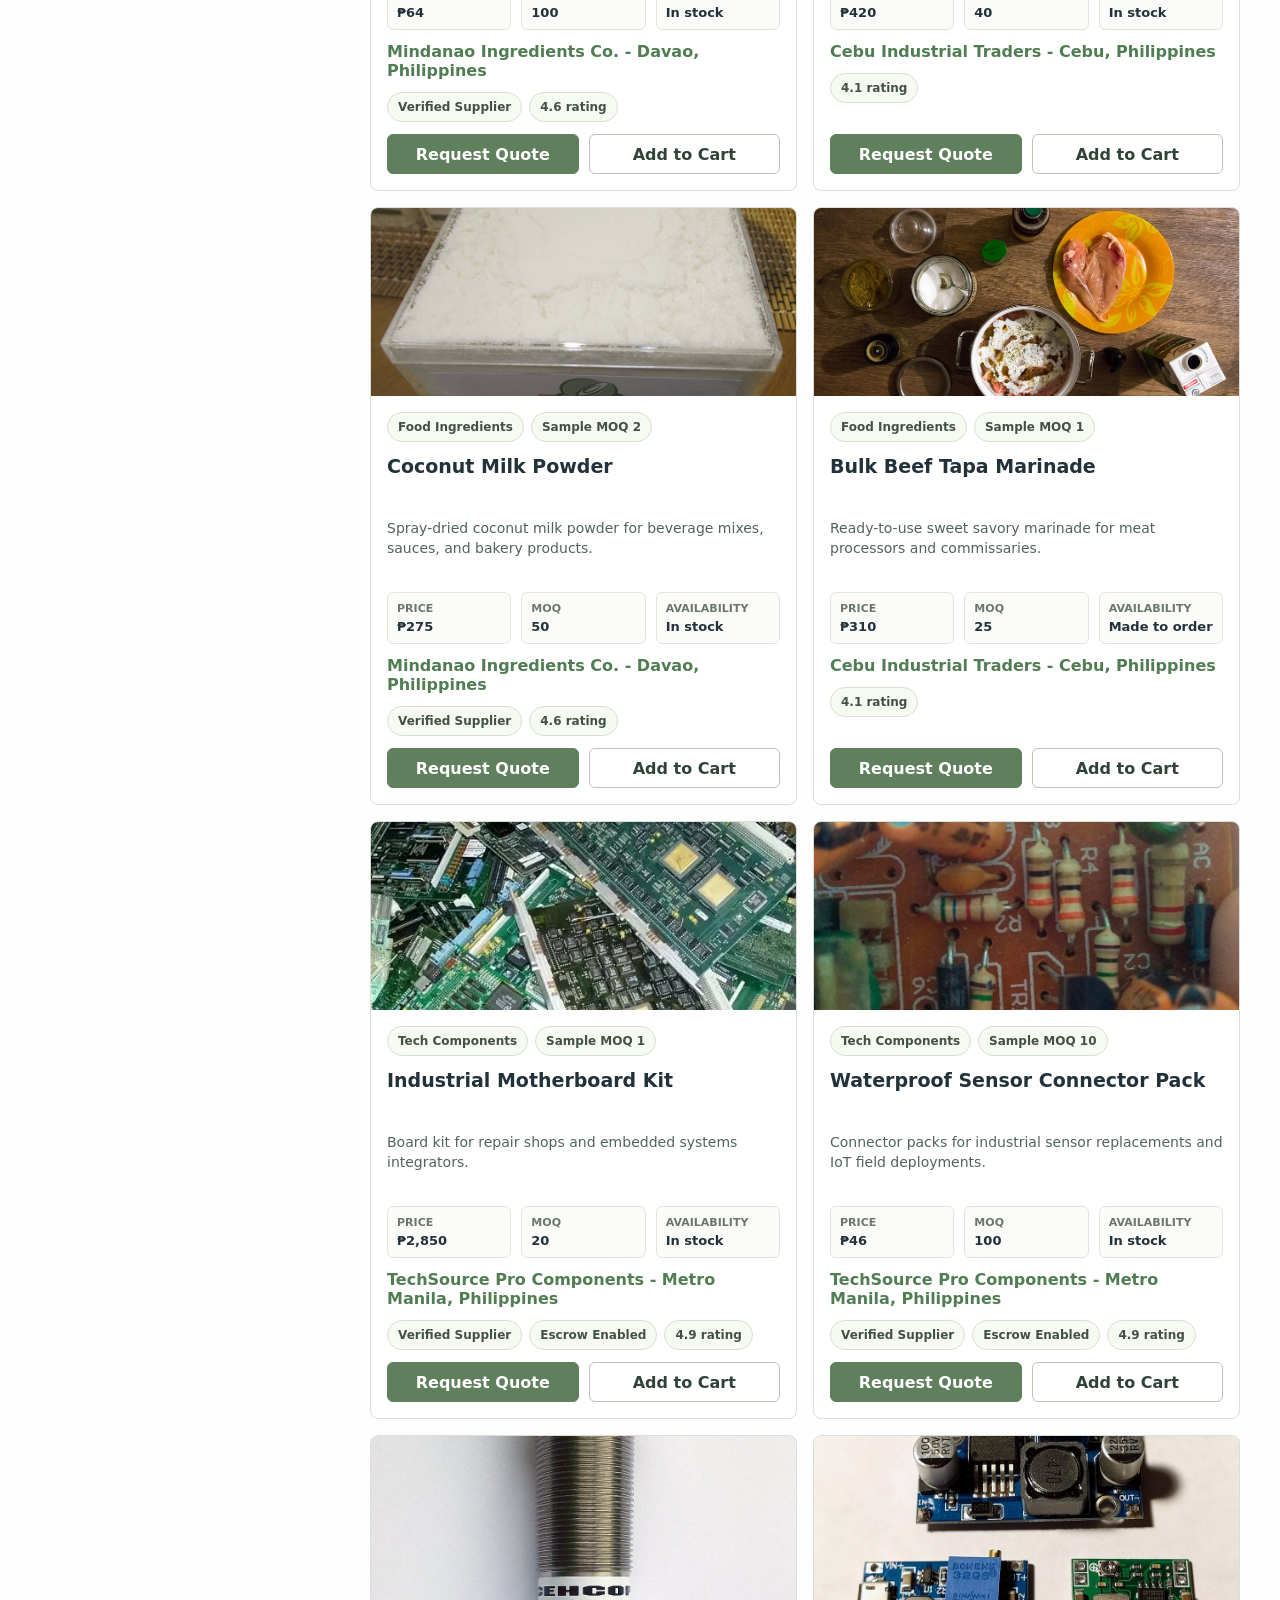
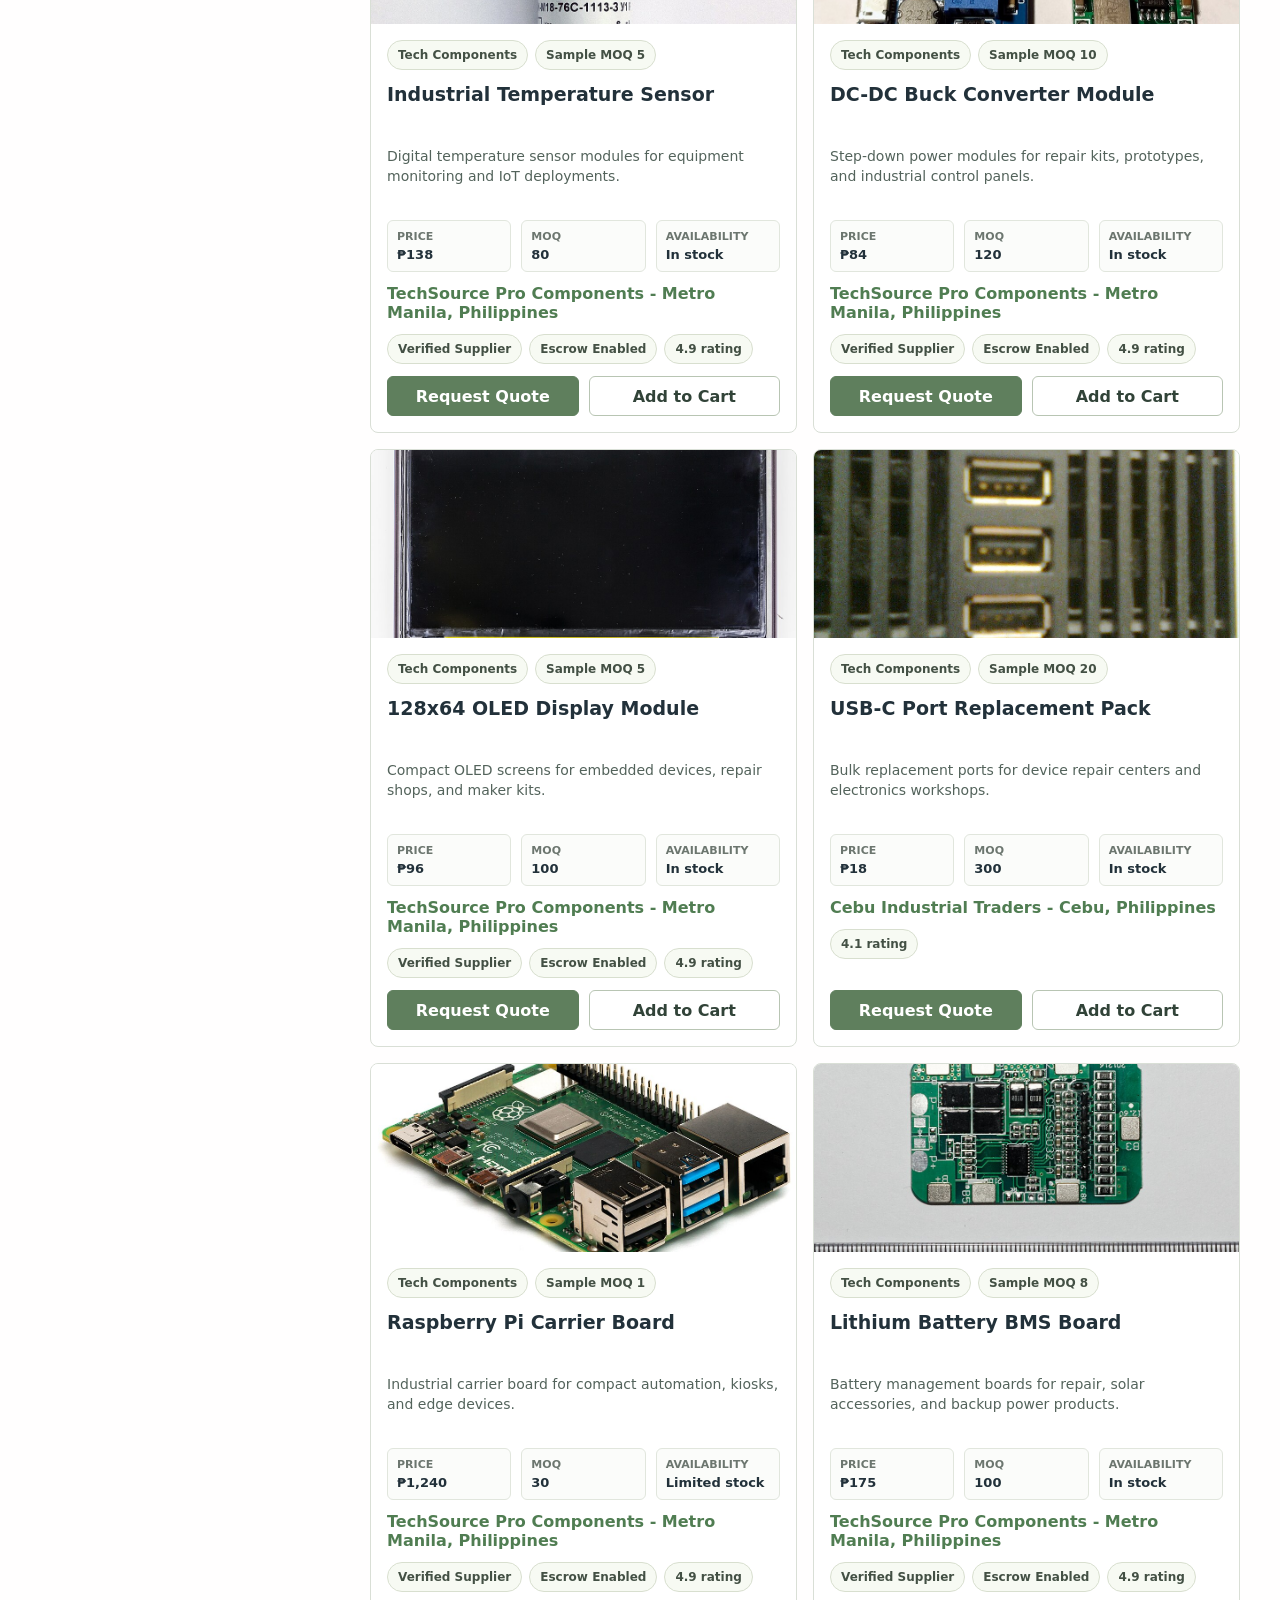
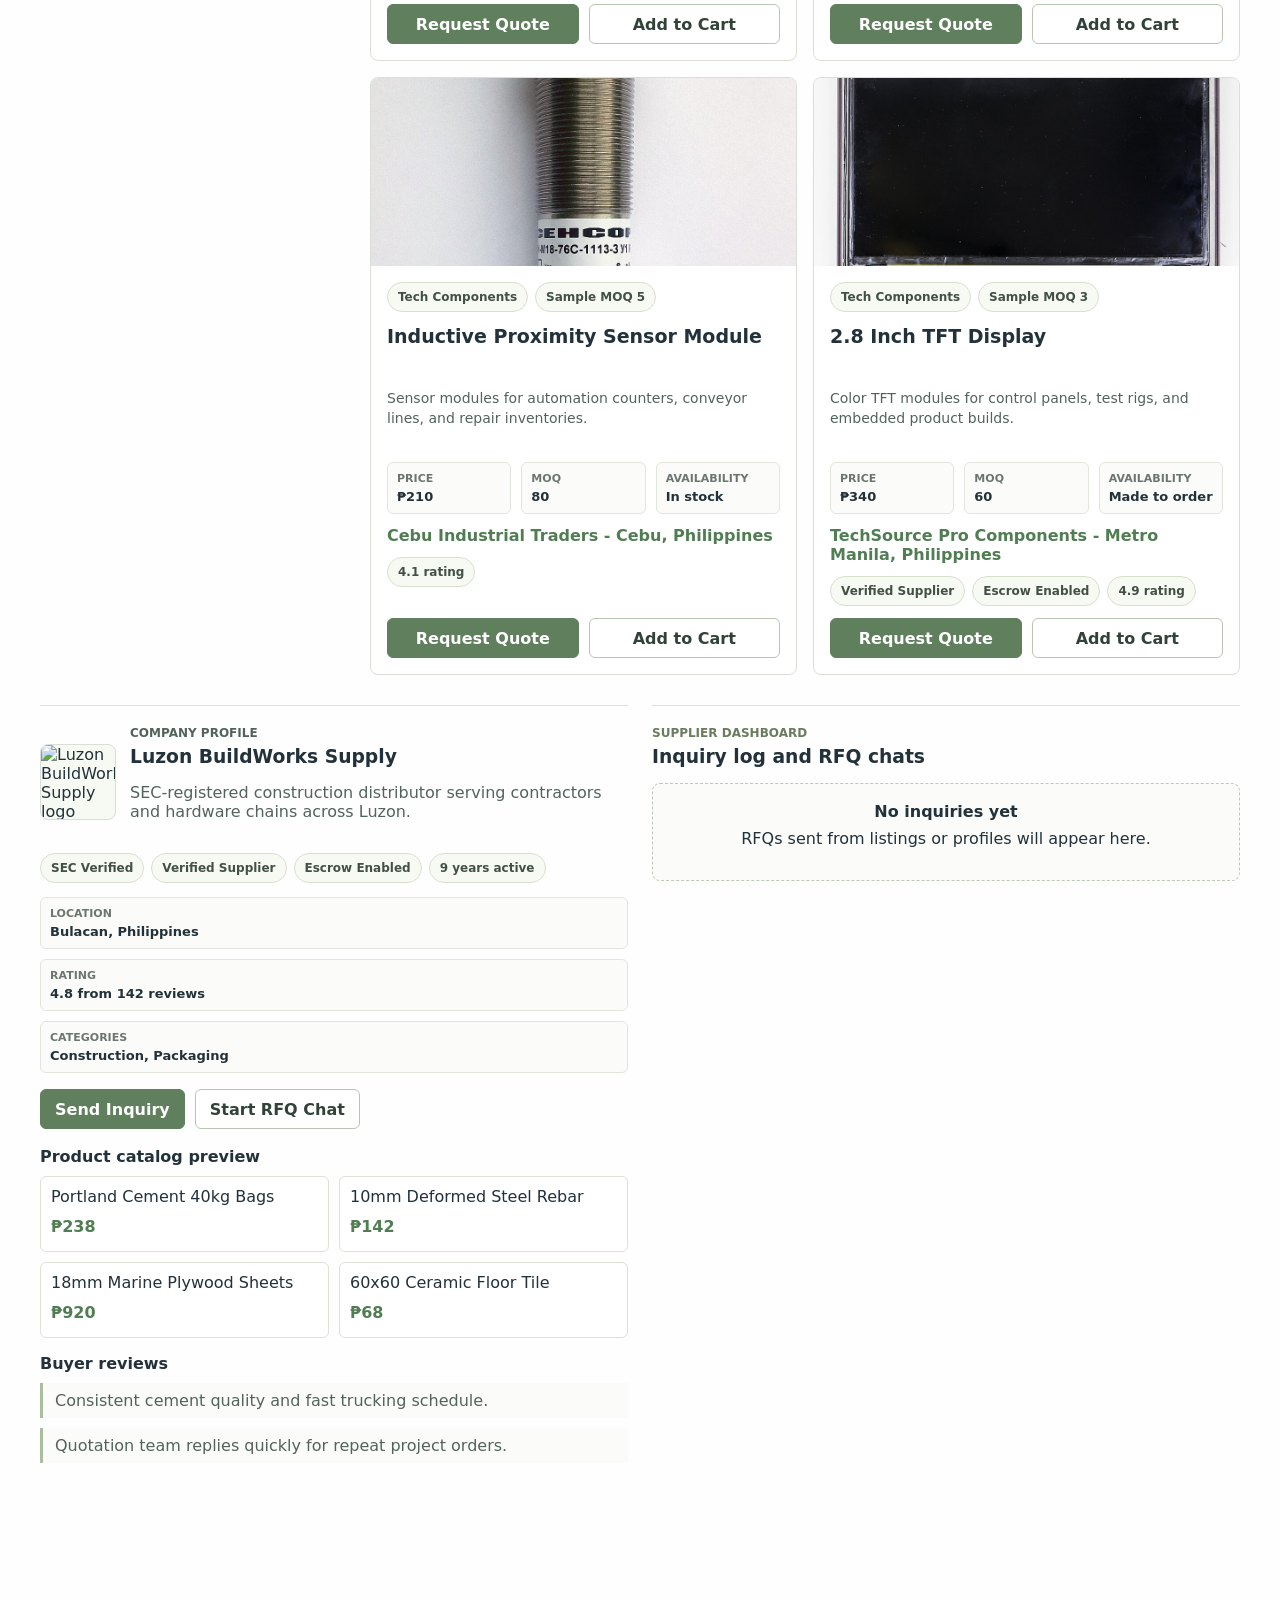
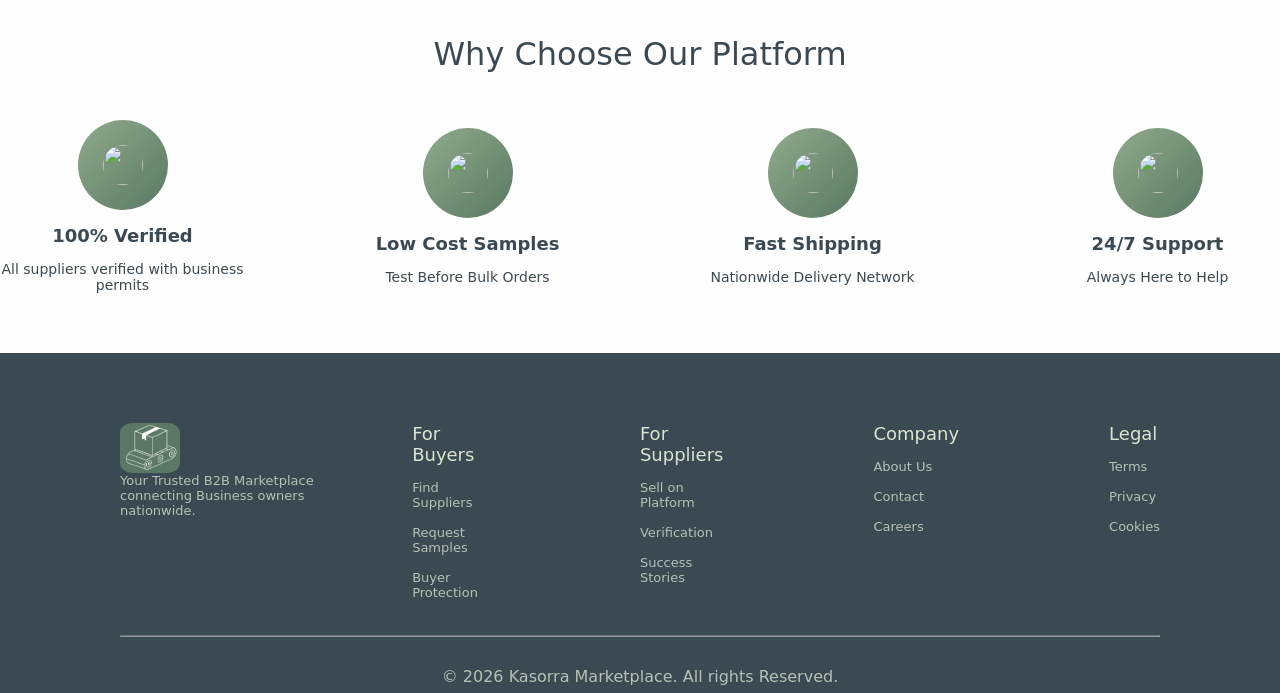
==== commit 2d07f5d4: "added functionality to search, listings, profiles, to other things too" ====
--- a/index.html
+++ b/index.html
@@ -275,7 +275,7 @@
                         </span>
                     </div>
 
-                    <img src="images/electronics.jpg" class="indiv-pic">
+                    <img src="images/products/circuit-board.jpg" class="indiv-pic">
                 </div>
 
                 <div class="indiv-container">
@@ -357,7 +357,7 @@
                         </span>
                     </div>
 
-                    <img src="images/foo.webp" class="indiv-pic">
+                    <img src="images/products/coconut-sugar.jpg" class="indiv-pic">
                 </div>
 
                 <div class="indiv-container">
@@ -398,7 +398,7 @@
                         </span>
                     </div>
 
-                    <img src="images/industrial.jpg" class="indiv-pic">
+                    <img src="images/products/industrial-machinery.jpg" class="indiv-pic">
                 </div>
 
                 <div class="indiv-container">
@@ -646,7 +646,7 @@
                             </span>
                         </div>
 
-                        <img src="images/electronics.jpg" class="indiv-pic">
+                        <img src="images/products/circuit-board.jpg" class="indiv-pic">
                     </div>
 
                     <div class="indiv-container">
@@ -740,7 +740,7 @@
                             </span>
                         </div>
 
-                        <img src="images/packaging.webp" class="indiv-pic">
+                        <img src="images/products/corrugated-boxes.jpg" class="indiv-pic">
                     </div>
 
                     <div class="indiv-container">
